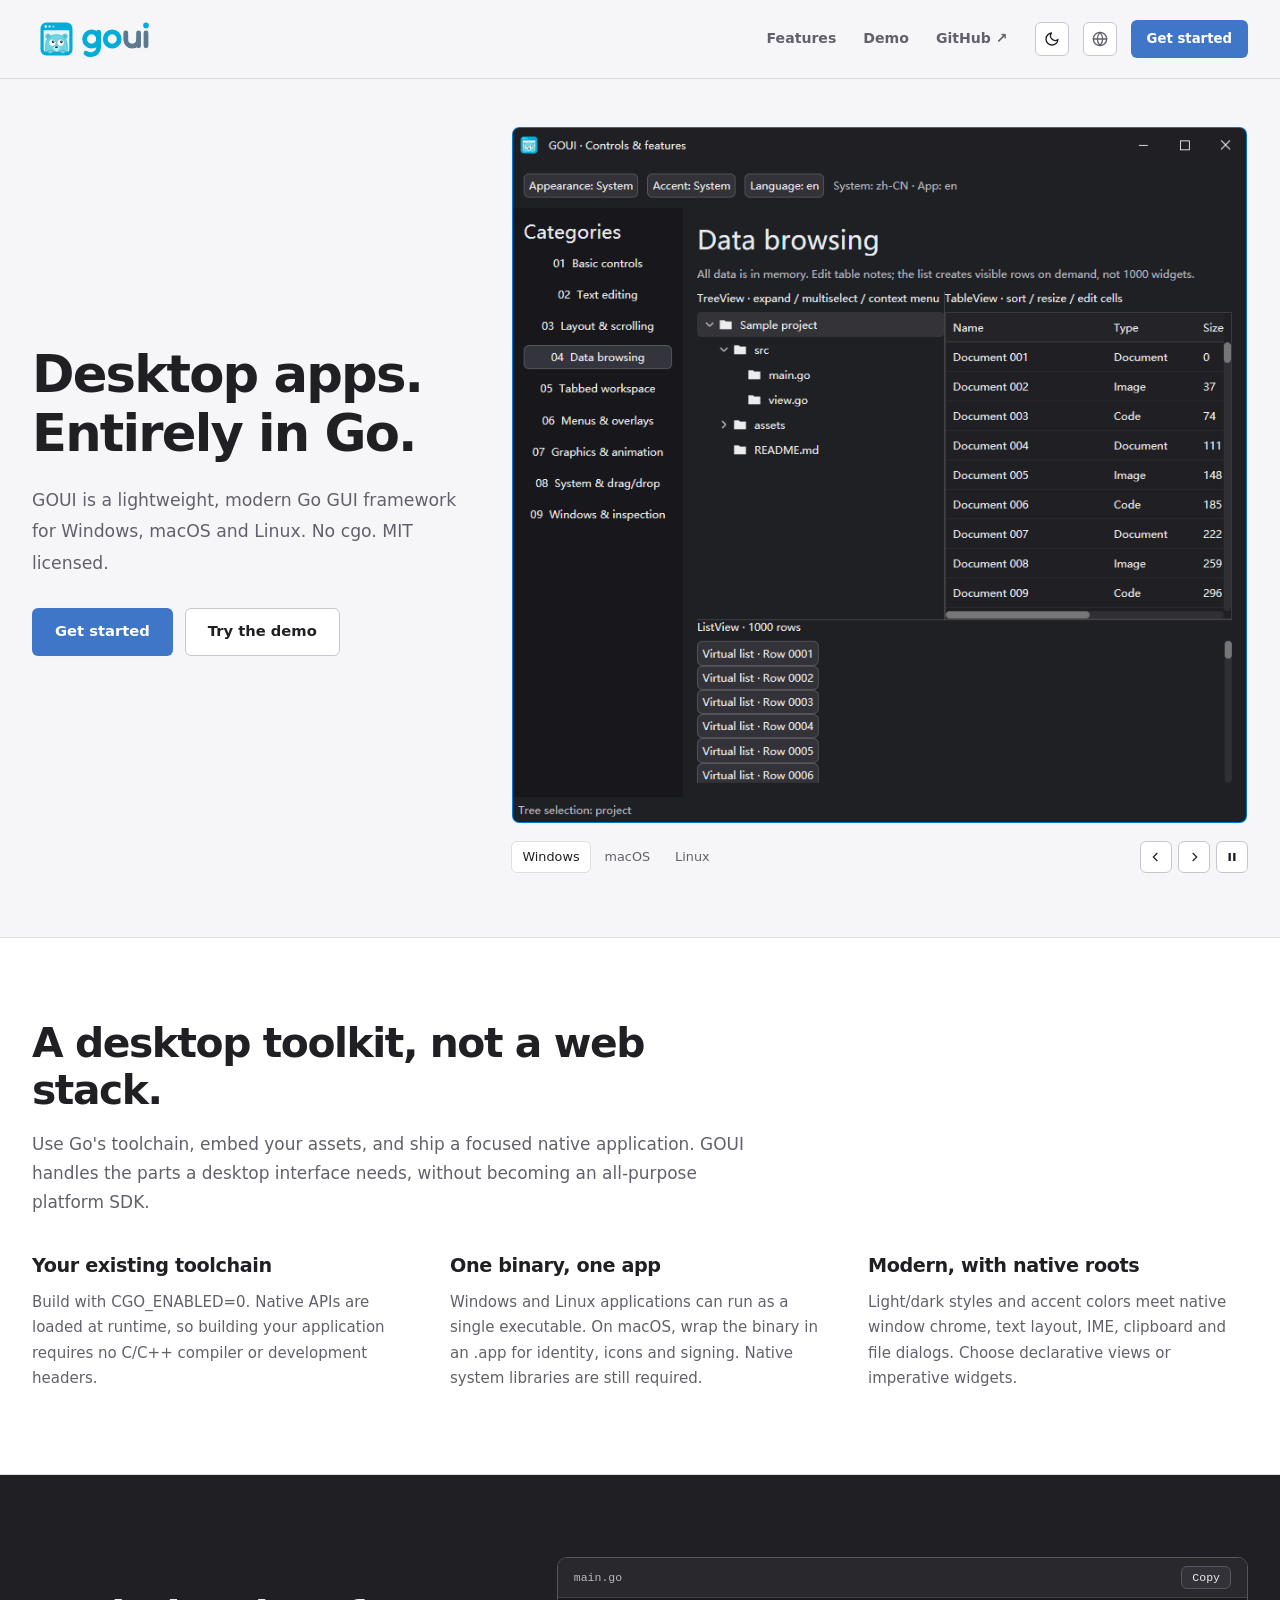
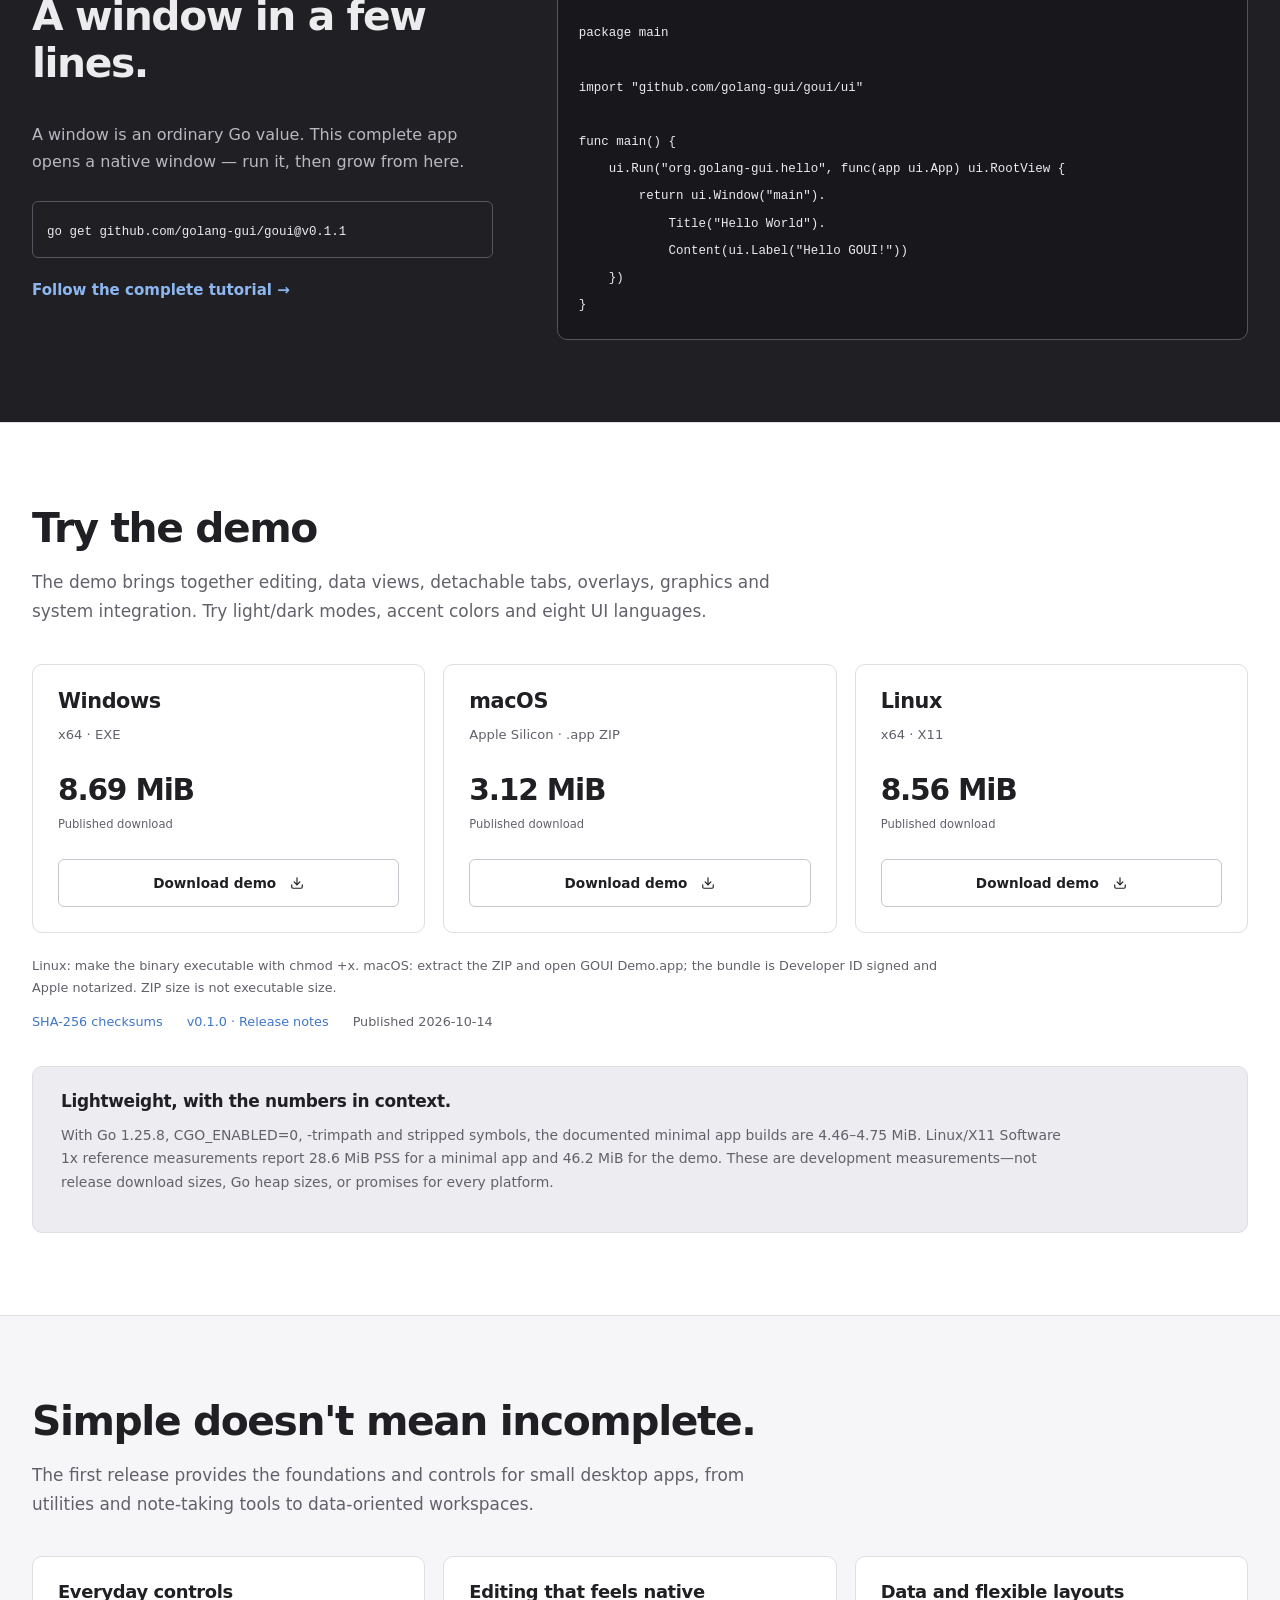
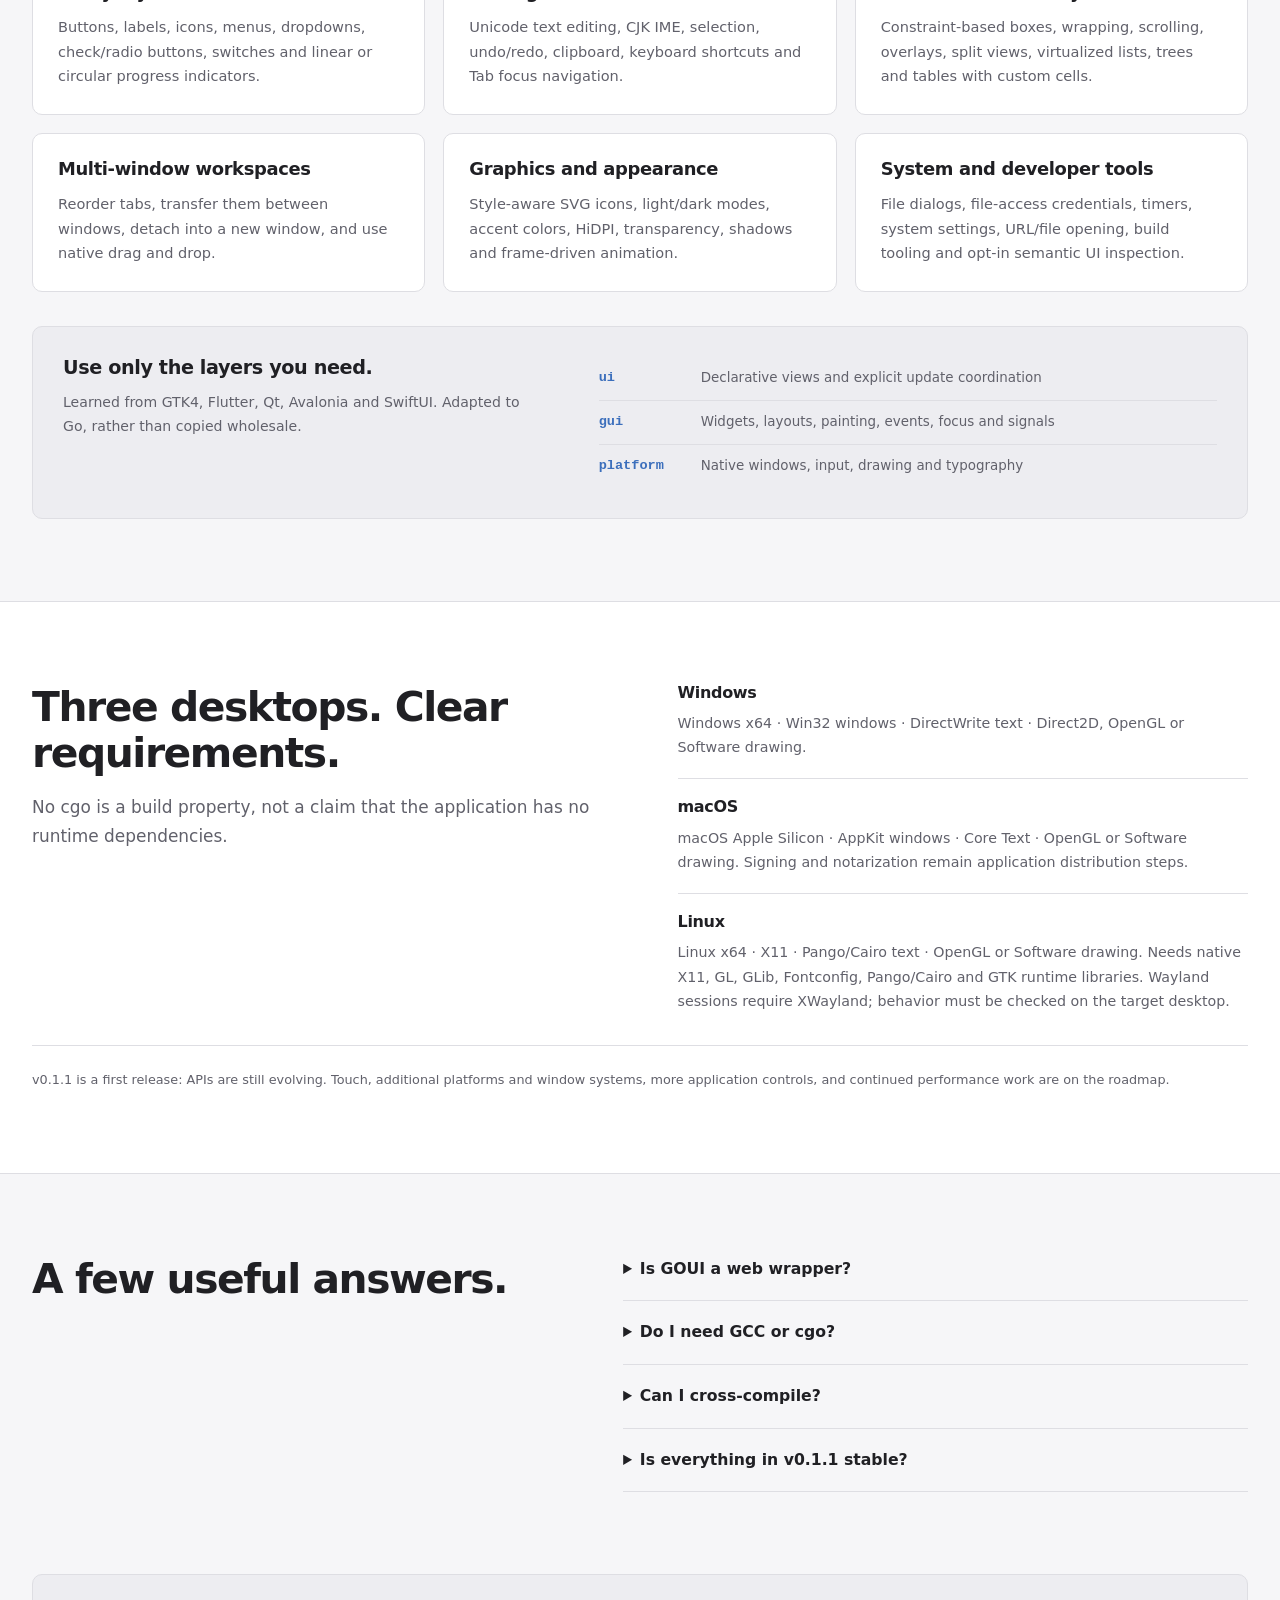
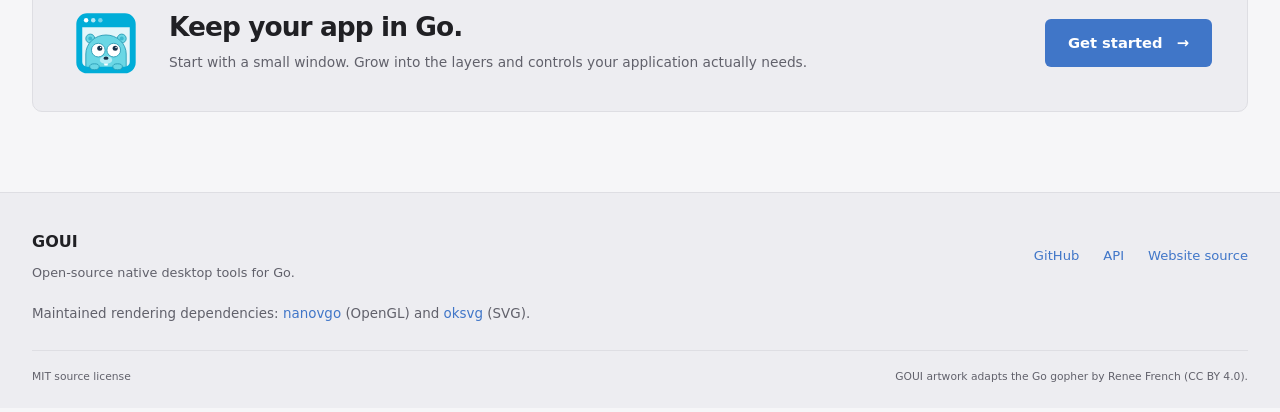
==== index.html @ 9e011d16 "Update homepage, dark mode and v0.1.1 release." ====
<!doctype html>
<html lang="en">
<head>
  <meta charset="utf-8">
  <meta name="viewport" content="width=device-width, initial-scale=1">
  <title>GOUI — Lightweight Golang GUI Framework, No cgo</title>
  <meta name="description" content="Build lightweight, modern desktop apps in Go with GOUI. A native Golang GUI framework for Windows, macOS and Linux, without cgo, GCC or a browser engine.">
  <link rel="canonical" href="https://golang-gui.github.io/">
  
  <link rel="alternate" hreflang="en" href="https://golang-gui.github.io/">
  <link rel="alternate" hreflang="zh-CN" href="https://golang-gui.github.io/zh-cn/">
  <link rel="alternate" hreflang="x-default" href="https://golang-gui.github.io/">
  
  <meta property="og:type" content="website">
  <meta property="og:site_name" content="GOUI">
  <meta property="og:title" content="GOUI — Lightweight Golang GUI Framework, No cgo">
  <meta property="og:description" content="Build lightweight, modern desktop apps in Go with GOUI. A native Golang GUI framework for Windows, macOS and Linux, without cgo, GCC or a browser engine.">
  <meta property="og:url" content="https://golang-gui.github.io/">
  <meta property="og:locale" content="en_US">
  <meta property="og:image" content="https://golang-gui.github.io/assets/demo-windows.png">
  <meta property="og:image:width" content="822">
  <meta property="og:image:height" content="779">
  <meta property="og:image:alt" content="GOUI desktop demo on Windows">
  <meta name="twitter:card" content="summary_large_image">
  <meta name="twitter:title" content="GOUI — Lightweight Golang GUI Framework, No cgo">
  <meta name="twitter:description" content="Build lightweight, modern desktop apps in Go with GOUI. A native Golang GUI framework for Windows, macOS and Linux, without cgo, GCC or a browser engine.">
  <meta name="twitter:image" content="https://golang-gui.github.io/assets/demo-windows.png">
  <link rel="icon" type="image/svg+xml" href="/assets/goui-mark.svg">
  <meta name="theme-color" content="#f6f6f8" media="(prefers-color-scheme: light)" data-theme-color>
  <meta name="theme-color" content="#101014" media="(prefers-color-scheme: dark)" data-theme-color>
  <link rel="stylesheet" href="/assets/site.css">
  <script>
(function(){var t;try{t=localStorage.getItem("theme")}catch(e){}if(t!=="light"&&t!=="dark"){t=window.matchMedia("(prefers-color-scheme: dark)").matches?"dark":"light"}document.documentElement.dataset.theme=t})();
</script>
  <script src="/assets/site.js" defer></script>
  <script type="application/ld+json">{"@context":"https://schema.org","@id":"https://golang-gui.github.io/#project","@type":"SoftwareSourceCode","author":{"@type":"Organization","name":"golang-gui","url":"https://golang-gui.github.io/"},"codeRepository":"https://github.com/golang-gui/goui","description":"Build lightweight, modern desktop apps in Go with GOUI. A native Golang GUI framework for Windows, macOS and Linux, without cgo, GCC or a browser engine.","license":"https://opensource.org/license/mit","name":"GOUI","programmingLanguage":"Go","runtimePlatform":"Windows, macOS, Linux / X11","url":"https://golang-gui.github.io/","version":"v0.1.1"}</script>
</head>
<body data-copy-label="Copy" data-copied-label="Copied" data-copy-failed="Copy unavailable. Select the code and copy it manually.">
  <a class="skip-link" href="#main">Skip to content</a>
  <header class="site-header">
    <div class="container header-inner">
      <a class="brand" href="/" aria-label="GOUI home"><img src="/assets/goui-logo.svg" alt="GOUI" width="122" height="51"></a>
      <nav aria-label="Main navigation">
        <a class="nav-secondary" href="/#features">Features</a>
        <a class="nav-secondary" href="/#demo">Demo</a>
        <a href="https://github.com/golang-gui/goui">GitHub <span aria-hidden="true">↗</span></a>
        <div class="nav-actions">
          <button type="button" class="theme-toggle" data-theme-toggle aria-label="Toggle color theme" title="Toggle color theme"><svg data-theme-icon="dark" width="16" height="16" viewBox="0 0 24 24" fill="none" stroke="currentColor" stroke-width="2" stroke-linecap="round" stroke-linejoin="round" aria-hidden="true"><path d="M21 12.79A9 9 0 1 1 11.21 3 7 7 0 0 0 21 12.79z"/></svg><svg data-theme-icon="light" width="16" height="16" viewBox="0 0 24 24" fill="none" stroke="currentColor" stroke-width="2" stroke-linecap="round" stroke-linejoin="round" aria-hidden="true"><circle cx="12" cy="12" r="4"/><path d="M12 2v2m0 16v2M4.93 4.93l1.41 1.41m11.32 11.32 1.41 1.41M2 12h2m16 0h2M4.93 19.07l1.41-1.41m11.32-11.32 1.41-1.41"/></svg></button>
          <div class="lang-switch">
            <button type="button" class="lang-switch-btn" aria-haspopup="listbox" aria-label="Language" title="Language">
              <svg viewBox="0 0 24 24" fill="none" stroke="currentColor" stroke-width="2" stroke-linecap="round" stroke-linejoin="round" aria-hidden="true"><circle cx="12" cy="12" r="10"/><path d="M2 12h20"/><path d="M12 2a15.3 15.3 0 0 1 4 10 15.3 15.3 0 0 1-4 10 15.3 15.3 0 0 1-4-10 15.3 15.3 0 0 1 4-10z"/></svg>
            </button>
            <ul class="lang-switch-list" role="listbox" aria-label="Language">
              <li><a class="current" aria-current="true" href="/">English</a></li>
              <li><a href="/zh-cn/" lang="zh-CN">中文</a></li>
            </ul>
          </div>
          <a class="button button-small" href="/getting-started/">Get started</a>
        </div>
      </nav>
    </div>
  </header>
  <main id="main">
    
<section class="hero container">
  <div class="hero-copy">
    <h1>Desktop apps.
Entirely in Go.</h1>
    <p class="hero-lead">GOUI is a lightweight, modern Go GUI framework for Windows, macOS and Linux. No cgo. MIT licensed.</p>
    <div class="hero-actions"><a class="button" href="/getting-started/">Get started</a><a class="button button-outline" href="#demo">Try the demo</a></div>
  </div>
  <div class="showcase" data-gallery data-carousel-role="carousel" data-slide-role="slide" aria-label="Choose a platform screenshot">
    <div class="screenshots" id="screenshot-stage" aria-live="off"><figure data-screen="Windows"><a class="screenshot-image" href="/assets/demo-windows.png" aria-label="Open full-size screenshot · Windows"><img src="/assets/demo-windows.png" alt="GOUI demo showing desktop controls, modern styling and a sidebar on Windows" width="822" height="779" fetchpriority="high"></a><figcaption>Windows</figcaption></figure><figure data-screen="macOS"><a class="screenshot-image" href="/assets/demo-macos.png" aria-label="Open full-size screenshot · macOS"><img src="/assets/demo-macos.png" alt="GOUI demo showing desktop controls, modern styling and a sidebar on macOS" width="822" height="636" loading="lazy"></a><figcaption>macOS</figcaption></figure><figure data-screen="Linux"><a class="screenshot-image" href="/assets/demo-linux.png" aria-label="Open full-size screenshot · Linux"><img src="/assets/demo-linux.png" alt="GOUI demo showing desktop controls, modern styling and a sidebar on Linux" width="820" height="779" loading="lazy"></a><figcaption>Linux</figcaption></figure></div>
    <div class="gallery-toolbar">
      <div class="platform-switch" role="group" aria-label="Choose a platform screenshot" hidden><button type="button" data-platform="Windows" aria-controls="screenshot-stage" aria-pressed="false">Windows</button><button type="button" data-platform="macOS" aria-controls="screenshot-stage" aria-pressed="false">macOS</button><button type="button" data-platform="Linux" aria-controls="screenshot-stage" aria-pressed="false">Linux</button></div>
      <div class="gallery-controls" role="group" aria-label="Screenshot playback" hidden>
        <button class="gallery-control" type="button" data-carousel-prev aria-label="Previous screenshot" aria-controls="screenshot-stage"><svg width="16" height="16" viewBox="0 0 24 24" fill="none" stroke="currentColor" stroke-width="1.8" aria-hidden="true"><path d="m14 6-6 6 6 6"/></svg></button>
        <button class="gallery-control" type="button" data-carousel-next aria-label="Next screenshot" aria-controls="screenshot-stage"><svg width="16" height="16" viewBox="0 0 24 24" fill="none" stroke="currentColor" stroke-width="1.8" aria-hidden="true"><path d="m10 6 6 6-6 6"/></svg></button>
        <button class="gallery-control" type="button" data-carousel-toggle data-play-label="Play" data-pause-label="Pause" aria-label="Pause" title="Pause" aria-controls="screenshot-stage"><span data-pause-icon aria-hidden="true"><svg width="14" height="14" viewBox="0 0 24 24" fill="currentColor"><path d="M6 5h4v14H6zm8 0h4v14h-4z"/></svg></span><span data-play-icon aria-hidden="true" hidden><svg width="14" height="14" viewBox="0 0 24 24" fill="currentColor"><path d="m8 5 11 7-11 7z"/></svg></span></button>
      </div>
    </div>
    <span class="sr-only" data-gallery-status role="status" aria-live="polite"></span>
  </div>
</section>

<section class="section section-white">
  <div class="container"><div class="section-heading"><h2>A desktop toolkit, not a web stack.</h2><p>Use Go&#39;s toolchain, embed your assets, and ship a focused native application. GOUI handles the parts a desktop interface needs, without becoming an all-purpose platform SDK.</p></div>
    <div class="reasons"><article><h3>Your existing toolchain</h3><p>Build with CGO_ENABLED=0. Native APIs are loaded at runtime, so building your application requires no C/C&#43;&#43; compiler or development headers.</p></article><article><h3>One binary, one app</h3><p>Windows and Linux applications can run as a single executable. On macOS, wrap the binary in an .app for identity, icons and signing. Native system libraries are still required.</p></article><article><h3>Modern, with native roots</h3><p>Light/dark styles and accent colors meet native window chrome, text layout, IME, clipboard and file dialogs. Choose declarative views or imperative widgets.</p></article></div>
  </div>
</section>

<section class="section section-ink">
  <div class="container code-section"><div class="code-copy"><h2>A window in a few lines.</h2><p>A window is an ordinary Go value. This complete app opens a native window — run it, then grow from here.</p><div class="install-line"><code>go get github.com/golang-gui/goui@v0.1.1</code></div><a class="text-link" href="/getting-started/">Follow the complete tutorial <span aria-hidden="true">→</span></a></div><div class="code-block"><div class="code-toolbar"><span>main.go</span><button type="button" data-copy hidden>Copy</button></div><pre><code>package main

import &#34;github.com/golang-gui/goui/ui&#34;

func main() {
	ui.Run(&#34;org.golang-gui.hello&#34;, func(app ui.App) ui.RootView {
		return ui.Window(&#34;main&#34;).
			Title(&#34;Hello World&#34;).
			Content(ui.Label(&#34;Hello GOUI!&#34;))
	})
}
</code></pre></div></div>
</section>

<section class="section section-white" id="demo">
  <div class="container">
    <div class="section-heading"><h2>Try the demo</h2><p>The demo brings together editing, data views, detachable tabs, overlays, graphics and system integration. Try light/dark modes, accent colors and eight UI languages.</p></div>
    <div class="downloads"><article class="download-card"><div class="download-platform"><h3>Windows</h3></div><p>x64 · EXE</p><p class="download-size"><strong>8.69 MiB</strong> <span>Published download</span></p><a class="button button-outline" href="https://github.com/golang-gui/goui/releases/download/v0.1.0/goui-demo-v0.1.0-windows-amd64.exe">Download demo <svg width="14" height="14" viewBox="0 0 24 24" fill="none" stroke="currentColor" stroke-width="2" stroke-linecap="round" stroke-linejoin="round" aria-hidden="true"><path d="M21 15v4a2 2 0 0 1-2 2H5a2 2 0 0 1-2-2v-4"/><path d="m7 10 5 5 5-5"/><path d="M12 15V3"/></svg></a></article><article class="download-card"><div class="download-platform"><h3>macOS</h3></div><p>Apple Silicon · .app ZIP</p><p class="download-size"><strong>3.12 MiB</strong> <span>Published download</span></p><a class="button button-outline" href="https://github.com/golang-gui/goui/releases/download/v0.1.0/goui-demo-v0.1.0-darwin-arm64.zip">Download demo <svg width="14" height="14" viewBox="0 0 24 24" fill="none" stroke="currentColor" stroke-width="2" stroke-linecap="round" stroke-linejoin="round" aria-hidden="true"><path d="M21 15v4a2 2 0 0 1-2 2H5a2 2 0 0 1-2-2v-4"/><path d="m7 10 5 5 5-5"/><path d="M12 15V3"/></svg></a></article><article class="download-card"><div class="download-platform"><h3>Linux</h3></div><p>x64 · X11</p><p class="download-size"><strong>8.56 MiB</strong> <span>Published download</span></p><a class="button button-outline" href="https://github.com/golang-gui/goui/releases/download/v0.1.0/goui-demo-v0.1.0-linux-amd64">Download demo <svg width="14" height="14" viewBox="0 0 24 24" fill="none" stroke="currentColor" stroke-width="2" stroke-linecap="round" stroke-linejoin="round" aria-hidden="true"><path d="M21 15v4a2 2 0 0 1-2 2H5a2 2 0 0 1-2-2v-4"/><path d="m7 10 5 5 5-5"/><path d="M12 15V3"/></svg></a></article></div>
    <div class="download-details"><p>Linux: make the binary executable with chmod &#43;x. macOS: extract the ZIP and open GOUI Demo.app; the bundle is Developer ID signed and Apple notarized. ZIP size is not executable size.</p><div><a href="https://github.com/golang-gui/goui/releases/download/v0.1.0/SHA256SUMS">SHA-256 checksums</a><a href="https://github.com/golang-gui/goui/releases/tag/v0.1.0">v0.1.0 · Release notes</a><span>Published 2026-10-14</span></div></div>
    <aside class="measurement"><h3>Lightweight, with the numbers in context.</h3><p>With Go 1.25.8, CGO_ENABLED=0, -trimpath and stripped symbols, the documented minimal app builds are 4.46–4.75 MiB. Linux/X11 Software 1x reference measurements report 28.6 MiB PSS for a minimal app and 46.2 MiB for the demo. These are development measurements—not release download sizes, Go heap sizes, or promises for every platform.</p></aside>
  </div>
</section>

<section class="section container" id="features">
  <div class="section-heading"><h2>Simple doesn&#39;t mean incomplete.</h2><p>The first release provides the foundations and controls for small desktop apps, from utilities and note-taking tools to data-oriented workspaces.</p></div>
  <div class="feature-grid"><article class="feature"><h3>Everyday controls</h3><p>Buttons, labels, icons, menus, dropdowns, check/radio buttons, switches and linear or circular progress indicators.</p></article><article class="feature"><h3>Editing that feels native</h3><p>Unicode text editing, CJK IME, selection, undo/redo, clipboard, keyboard shortcuts and Tab focus navigation.</p></article><article class="feature"><h3>Data and flexible layouts</h3><p>Constraint-based boxes, wrapping, scrolling, overlays, split views, virtualized lists, trees and tables with custom cells.</p></article><article class="feature"><h3>Multi-window workspaces</h3><p>Reorder tabs, transfer them between windows, detach into a new window, and use native drag and drop.</p></article><article class="feature"><h3>Graphics and appearance</h3><p>Style-aware SVG icons, light/dark modes, accent colors, HiDPI, transparency, shadows and frame-driven animation.</p></article><article class="feature"><h3>System and developer tools</h3><p>File dialogs, file-access credentials, timers, system settings, URL/file opening, build tooling and opt-in semantic UI inspection.</p></article></div>
  <div class="architecture"><div><h3>Use only the layers you need.</h3><p>Learned from GTK4, Flutter, Qt, Avalonia and SwiftUI. Adapted to Go, rather than copied wholesale.</p></div><dl><div><dt>ui</dt><dd>Declarative views and explicit update coordination</dd></div><div><dt>gui</dt><dd>Widgets, layouts, painting, events, focus and signals</dd></div><div><dt>platform</dt><dd>Native windows, input, drawing and typography</dd></div></dl></div>
</section>

<section class="section section-white">
  <div class="container platform-section"><div class="section-heading"><h2>Three desktops. Clear requirements.</h2><p>No cgo is a build property, not a claim that the application has no runtime dependencies.</p></div><div class="platform-list"><article><h3>Windows</h3><p>Windows x64 · Win32 windows · DirectWrite text · Direct2D, OpenGL or Software drawing.</p></article><article><h3>macOS</h3><p>macOS Apple Silicon · AppKit windows · Core Text · OpenGL or Software drawing. Signing and notarization remain application distribution steps.</p></article><article><h3>Linux</h3><p>Linux x64 · X11 · Pango/Cairo text · OpenGL or Software drawing. Needs native X11, GL, GLib, Fontconfig, Pango/Cairo and GTK runtime libraries. Wayland sessions require XWayland; behavior must be checked on the target desktop.</p></article></div></div>
  <p class="container limitations">v0.1.1 is a first release: APIs are still evolving. Touch, additional platforms and window systems, more application controls, and continued performance work are on the roadmap.</p>
</section>

<section class="section container faq-section"><div class="section-heading"><h2>A few useful answers.</h2></div><div class="faq"><details><summary>Is GOUI a web wrapper?</summary><p>No. GOUI draws widgets through native graphics backends and uses native text layout. It does not embed a browser engine.</p></details><details><summary>Do I need GCC or cgo?</summary><p>No C/C&#43;&#43; compiler is required to build your app. GOUI supports CGO_ENABLED=0 and binds native libraries at runtime. Runtime library requirements still apply.</p></details><details><summary>Can I cross-compile?</summary><p>Supported targets can be built with the Go toolchain without cgo. Packaging, signing and actual platform validation are separate steps; a successful build does not verify native behavior.</p></details><details><summary>Is everything in v0.1.1 stable?</summary><p>No. This release is intended for building small applications and gathering practical feedback. Public APIs continue to evolve; pin a version and review changes when upgrading.</p></details></div></section>

<section class="container final-cta"><img src="/assets/goui-mark.svg" alt="" width="76" height="76" loading="lazy"><div><h2>Keep your app in Go.</h2><p>Start with a small window. Grow into the layers and controls your application actually needs.</p></div><a class="button" href="/getting-started/">Get started <span aria-hidden="true">→</span></a></section>

  </main>
  <footer class="site-footer">
    <div class="container footer-main">
      <div><a class="footer-brand" href="/">GOUI</a><p>Open-source native desktop tools for Go.</p></div>
      <div class="footer-links"><a href="https://github.com/golang-gui/goui">GitHub</a><a href="https://pkg.go.dev/github.com/golang-gui/goui@v0.1.1">API</a><a href="https://github.com/golang-gui/golang-gui.github.io">Website source</a></div>
    </div>
    <p class="container footer-dependencies">Maintained rendering dependencies: <a href="https://github.com/golang-gui/nanovgo">nanovgo</a> (OpenGL) and <a href="https://github.com/golang-gui/oksvg">oksvg</a> (SVG).</p>
    <div class="container footer-legal">
      <a href="https://github.com/golang-gui/goui/blob/v0.1.1/LICENSE">MIT source license</a>
      <p><a href="https://go.dev/blog/gopher">GOUI artwork adapts the Go gopher by Renee French (CC BY 4.0).</a></p>
    </div>
  </footer>
  <div class="sr-only" role="status" aria-live="polite" id="copy-status"></div>
</body>
</html>
---- assets/site.css ----
:root {
  --bg: #f6f6f8;
  --paper: #fff;
  --ink: #202024;
  --muted: #61616b;
  --line: #dedee3;
  --border: #c6c6ce;
  --accent: #4076c8;
  --accent-dark: #3c6fbc;
  --tint: #ededf1;
  --radius: 10px;
  --selection: #d1e0f6;
  --on-accent: #fff;
  --accent-active: #3868b0;
  --outline: #414147;
  --hover: #f6f6f6;
  --active: #ededed;
  --header-bg: rgba(246, 246, 248, 0.97);
  --switch-hover: #e6e6e6;
  --switch-active: #d1d1d1;
  /* Ink panel: the dark code showcase, intentionally dark in both themes. */
  --ink-panel: #202024;
  --ink-panel-fg: #ececee;
  --ink-panel-muted: #b8b8c2;
  --ink-panel-link: #8db6f1;
  --ink-panel-line: #55555f;
  --ink-panel-deep: #18181c;
  --ink-panel-toolbar-line: #414147;
  --ink-panel-toolbar: #28282d;
  --ink-panel-button: #323238;
  --ink-panel-button-hover: #39393f;
  color-scheme: light dark;
}
/* Dark palette: applied by the inline theme script (data-theme) or, without
   JavaScript, by the system preference when no explicit choice exists. */
html[data-theme="dark"] {
  --bg: #101014;
  --paper: #1a1a1e;
  --ink: #ececee;
  --muted: #a2a2ac;
  --line: #2c2c32;
  --border: #3c3c44;
  --accent: #3d72c4;
  --accent-dark: #3568b8;
  --tint: #1e1e22;
  --selection: #2a4066;
  --on-accent: #fff;
  --accent-active: #2d5cae;
  --outline: #6a6a74;
  --hover: #242428;
  --active: #2c2c32;
  --header-bg: rgba(16, 16, 20, 0.97);
  --switch-hover: #242428;
  --switch-active: #2e2e34;
  color-scheme: dark;
}
@media (prefers-color-scheme: dark) {
  html:not([data-theme]) {
    --bg: #101014;
    --paper: #1a1a1e;
    --ink: #ececee;
    --muted: #a2a2ac;
    --line: #2c2c32;
    --border: #3c3c44;
    --accent: #3d72c4;
    --accent-dark: #3568b8;
    --tint: #1e1e22;
    --selection: #2a4066;
    --on-accent: #fff;
    --accent-active: #2d5cae;
    --outline: #6a6a74;
    --hover: #242428;
    --active: #2c2c32;
    --header-bg: rgba(16, 16, 20, 0.97);
    --switch-hover: #242428;
    --switch-active: #2e2e34;
    color-scheme: dark;
  }
}
* {
  box-sizing: border-box;
}
html {
  scroll-behavior: smooth;
  scroll-padding-top: 90px;
}
body {
  margin: 0;
  background: var(--bg);
  color: var(--ink);
  font:
    16px/1.7 system-ui,
    -apple-system,
    BlinkMacSystemFont,
    "Segoe UI",
    "Noto Sans",
    sans-serif;
  -webkit-font-smoothing: antialiased;
}
a {
  color: var(--accent);
  text-decoration: none;
}
a:hover {
  text-decoration: underline;
}
button {
  font: inherit;
}
img {
  display: block;
  max-width: 100%;
  height: auto;
}
h1,
h2,
h3,
p {
  margin-top: 0;
}
h1,
h2,
h3 {
  line-height: 1.15;
  letter-spacing: -0.035em;
}
h1 {
  font-size: clamp(2.8rem, 4.7vw, 4.25rem);
  font-weight: 750;
}
h2 {
  font-size: clamp(1.85rem, 3.2vw, 2.55rem);
  font-weight: 700;
}
h3 {
  font-size: 1.2rem;
  letter-spacing: -0.02em;
}
p {
  color: var(--muted);
}
[hidden] {
  display: none !important;
}
:focus-visible {
  outline: 2px solid var(--accent);
  outline-offset: 3px;
}
::selection {
  background: var(--selection);
  color: var(--ink);
}
.container {
  width: min(1320px, calc(100% - 64px));
  margin-inline: auto;
}
.section {
  padding-block: 82px;
}
.section-white {
  background: var(--paper);
  border-block: 1px solid var(--line);
}
.section-heading {
  max-width: 740px;
  margin-bottom: 38px;
}
.section-heading h2 {
  margin-bottom: 16px;
}
.section-heading > p:last-child {
  font-size: 1.06rem;
  margin-bottom: 0;
}
.skip-link {
  position: fixed;
  top: -100px;
  left: 16px;
  z-index: 10;
  background: var(--paper);
  padding: 12px 20px;
  border: 2px solid var(--accent);
}
.skip-link:focus {
  top: 10px;
}
.sr-only {
  position: absolute;
  width: 1px;
  height: 1px;
  padding: 0;
  margin: -1px;
  overflow: hidden;
  clip: rect(0, 0, 0, 0);
  white-space: nowrap;
  border: 0;
}
.site-header {
  position: sticky;
  top: 0;
  z-index: 5;
  background: var(--header-bg);
  border-bottom: 1px solid var(--line);
}
.header-inner {
  min-height: 78px;
  display: flex;
  align-items: center;
  justify-content: space-between;
  gap: 20px;
}
.brand {
  flex: none;
}
.brand img {
  width: 122px;
}
.header-inner nav {
  display: flex;
  align-items: center;
  gap: 27px;
  font-size: 0.88rem;
  font-weight: 600;
}
.header-inner nav > a:not(.button) {
  color: var(--muted);
}
.nav-actions {
  display: flex;
  align-items: center;
  gap: 14px;
}
.lang-switch {
  position: relative;
}
.lang-switch-btn {
  display: inline-flex;
  align-items: center;
  justify-content: center;
  width: 34px;
  height: 34px;
  padding: 0;
  border: 1px solid var(--border);
  border-radius: 6px;
  background: var(--paper);
  color: var(--muted);
  cursor: pointer;
  transition: background 0.15s, color 0.15s, border-color 0.15s;
}
.lang-switch-btn:hover {
  background: var(--hover);
  color: var(--ink);
}
.lang-switch-btn svg {
  display: block;
  width: 16px;
  height: 16px;
}
.lang-switch-list {
  position: absolute;
  top: calc(100% + 10px);
  right: 0;
  min-width: 144px;
  margin: 0;
  padding: 4px;
  list-style: none;
  background: var(--paper);
  border: 1px solid var(--line);
  border-radius: 6px;
  box-shadow: 0 6px 20px rgba(0, 0, 0, 0.12);
  z-index: 20;
  display: none;
}
.lang-switch.open .lang-switch-list {
  display: block;
}
.lang-switch-list a {
  display: flex;
  align-items: center;
  justify-content: space-between;
  gap: 10px;
  padding: 8px 12px;
  border-radius: 4px;
  color: var(--ink);
  font-size: 0.85rem;
  font-weight: 600;
}
.lang-switch-list a:hover {
  background: var(--hover);
  text-decoration: none;
}
.lang-switch-list a.current {
  color: var(--accent);
}
.lang-switch-list a.current::after {
  content: "✓";
  font-weight: 700;
}
.theme-toggle {
  display: inline-flex;
  align-items: center;
  justify-content: center;
  width: 34px;
  height: 34px;
  padding: 0;
  border: 1px solid var(--border);
  border-radius: 6px;
  background: var(--paper);
  color: var(--ink);
  cursor: pointer;
  transition: background 0.15s;
}
.theme-toggle:hover {
  background: var(--hover);
}
.theme-toggle:active {
  background: var(--active);
}
.theme-toggle svg {
  display: block;
}
.theme-toggle [data-theme-icon="dark"] {
  display: block;
}
.theme-toggle [data-theme-icon="light"] {
  display: none;
}
html[data-theme="dark"] .theme-toggle [data-theme-icon="dark"] {
  display: none;
}
html[data-theme="dark"] .theme-toggle [data-theme-icon="light"] {
  display: block;
}
@media (prefers-color-scheme: dark) {
  html:not([data-theme]) .theme-toggle [data-theme-icon="dark"] {
    display: none;
  }
  html:not([data-theme]) .theme-toggle [data-theme-icon="light"] {
    display: block;
  }
}
.button {
  display: inline-flex;
  align-items: center;
  justify-content: center;
  gap: 14px;
  min-height: 48px;
  padding: 11px 22px;
  border: 1px solid transparent;
  border-radius: 6px;
  background: var(--accent);
  color: var(--on-accent);
  font-size: 0.92rem;
  font-weight: 650;
  line-height: 1.4;
  transition: background 0.15s;
}
.button:hover {
  background: var(--accent-dark);
  text-decoration: none;
}
.button:active {
  background: var(--accent-active);
}
.button:focus-visible {
  outline-color: var(--outline);
}
.button-small {
  min-height: 38px;
  padding: 8px 15px;
  font-size: 0.83rem;
}
.button-outline {
  background: var(--paper);
  color: var(--ink);
  border-color: var(--border);
}
.button-outline:hover {
  background: var(--hover);
}
.button-outline:active {
  background: var(--active);
}
.button-outline:focus-visible {
  outline-color: var(--accent);
}
.text-link {
  font-weight: 650;
  font-size: 0.94rem;
}
.hero {
  display: grid;
  grid-template-columns: minmax(0, 0.82fr) minmax(0, 1.4fr);
  align-items: center;
  gap: 48px;
  padding-block: 48px 64px;
}
.hero h1 {
  font-size: clamp(2.65rem, 4vw, 3.65rem);
  white-space: pre-line;
  margin-bottom: 23px;
}
.hero-lead {
  font-size: 1.08rem;
  line-height: 1.8;
  max-width: 620px;
}
.hero-actions {
  display: flex;
  flex-wrap: wrap;
  gap: 12px;
  margin-top: 29px;
}
.showcase {
  min-width: 0;
  width: 100%;
  max-width: 824px;
  margin-inline: auto;
}
.platform-switch {
  display: flex;
  gap: 3px;
}
.platform-switch button {
  cursor: pointer;
  border: 1px solid transparent;
  background: transparent;
  color: var(--muted);
  border-radius: 6px;
  min-height: 32px;
  padding: 5px 10px;
  font-size: 0.8rem;
  line-height: 1.4;
  transition: background 0.15s;
}
.platform-switch button:hover {
  background: var(--switch-hover);
}
.platform-switch button:active {
  background: var(--switch-active);
}
.platform-switch button[aria-pressed="true"] {
  border-color: var(--line);
  background: var(--paper);
  color: var(--ink);
}
.screenshots {
  display: grid;
  gap: 20px;
  align-content: start;
  touch-action: pan-y pinch-zoom;
}
.screenshots figure {
  margin: 0;
  min-width: 0;
}
.screenshot-image {
  display: flex;
  align-items: center;
  justify-content: center;
  width: 100%;
  aspect-ratio: 824 / 779;
}
.screenshots img {
  width: 100%;
  height: 100%;
  object-fit: contain;
}
.gallery-toolbar {
  display: flex;
  flex-wrap: wrap;
  align-items: center;
  justify-content: space-between;
  gap: 12px;
  margin-top: 18px;
}
.gallery-ready .screenshots figure:not([hidden]) {
  animation: screenshot-enter 0.35s ease-out;
}
.gallery-ready figcaption {
  display: none;
}
@keyframes screenshot-enter {
  from {
    opacity: 0;
    transform: translateX(8px);
  }
  to {
    opacity: 1;
    transform: translateX(0);
  }
}
.screenshots figcaption {
  font-size: 0.75rem;
  text-align: center;
  color: var(--muted);
  margin-top: 6px;
}
.gallery-controls {
  display: flex;
  align-items: center;
  gap: 6px;
  margin-left: auto;
}
.gallery-control {
  display: inline-flex;
  align-items: center;
  justify-content: center;
  gap: 5px;
  min-width: 32px;
  min-height: 32px;
  padding: 5px;
  border: 1px solid var(--border);
  border-radius: 6px;
  background: var(--paper);
  color: var(--ink);
  font-size: 0.72rem;
  line-height: 1.4;
  cursor: pointer;
  transition: background 0.15s;
}
.gallery-control:hover {
  background: var(--hover);
}
.gallery-control:active {
  background: var(--active);
}
.gallery-control svg {
  display: block;
}
.reasons {
  display: grid;
  grid-template-columns: repeat(3, 1fr);
  gap: 38px;
}
.reasons h3 {
  margin-bottom: 13px;
}
.reasons p {
  font-size: 0.94rem;
  margin-bottom: 0;
}
.feature-grid {
  display: grid;
  grid-template-columns: repeat(3, 1fr);
  gap: 18px;
}
.feature {
  padding: 25px;
  border: 1px solid var(--line);
  border-radius: var(--radius);
  background: var(--paper);
}
.feature h3 {
  font-size: 1.12rem;
  margin-bottom: 12px;
}
.feature p {
  font-size: 0.91rem;
  margin-bottom: 0;
}
.architecture {
  display: grid;
  grid-template-columns: 1fr 1.3fr;
  gap: 60px;
  margin-top: 34px;
  padding: 30px;
  border: 1px solid var(--line);
  border-radius: var(--radius);
  background: var(--tint);
}
.architecture h3 {
  margin-bottom: 12px;
}
.architecture p {
  font-size: 0.88rem;
  margin-bottom: 0;
}
.architecture dl {
  margin: 0;
}
.architecture dl > div {
  display: grid;
  grid-template-columns: 84px 1fr;
  gap: 18px;
  padding: 10px 0;
  border-bottom: 1px solid var(--line);
}
.architecture dl > div:last-child {
  border: 0;
}
.architecture dt {
  font:
    600 0.85rem/1.6 ui-monospace,
    SFMono-Regular,
    Consolas,
    monospace;
  color: var(--accent-dark);
}
.architecture dd {
  margin: 0;
  color: var(--muted);
  font-size: 0.84rem;
}
.section-ink {
  background: var(--ink-panel);
  color: var(--ink-panel-fg);
}
.section-ink h2 {
  color: var(--ink-panel-fg);
}
.section-ink p {
  color: var(--ink-panel-muted);
}
.section-ink .text-link {
  color: var(--ink-panel-link);
}
.code-section {
  display: grid;
  grid-template-columns: 0.8fr 1.2fr;
  gap: 64px;
  align-items: center;
}
.install-line {
  margin: 26px 0 18px;
  border: 1px solid var(--ink-panel-line);
  border-radius: 6px;
  padding: 14px;
  color: var(--ink-panel-fg);
  overflow: auto;
}
.install-line code {
  font-size: 0.78rem;
  white-space: nowrap;
}
.code-block {
  border: 1px solid var(--ink-panel-line);
  border-radius: var(--radius);
  overflow: hidden;
  background: var(--ink-panel-deep);
  color: var(--ink-panel-fg);
  text-align: left;
}
.code-toolbar {
  display: flex;
  justify-content: space-between;
  align-items: center;
  min-height: 39px;
  padding: 8px 16px;
  border-bottom: 1px solid var(--ink-panel-toolbar-line);
  background: var(--ink-panel-toolbar);
  color: var(--ink-panel-muted);
  font:
    500 0.72rem/1.5 ui-monospace,
    SFMono-Regular,
    Consolas,
    monospace;
}
.code-toolbar button {
  background: var(--ink-panel-button);
  border: 1px solid var(--ink-panel-line);
  color: var(--ink-panel-fg);
  cursor: pointer;
  font: inherit;
  border-radius: 6px;
  padding: 2px 10px;
}
.code-toolbar button:hover {
  background: var(--ink-panel-button-hover);
}
.code-block pre {
  margin: 0;
  padding: 21px;
  overflow: auto;
  tab-size: 4;
}
.code-block code {
  font:
    400 0.78rem/1.8 ui-monospace,
    SFMono-Regular,
    Consolas,
    "Liberation Mono",
    monospace;
}
.code-section .code-block pre {
  max-height: 420px;
}
.downloads {
  display: grid;
  grid-template-columns: repeat(3, 1fr);
  gap: 18px;
}
.download-card {
  padding: 25px;
  background: var(--paper);
  border: 1px solid var(--line);
  border-radius: var(--radius);
}
.download-platform {
  display: flex;
  align-items: center;
  justify-content: space-between;
  gap: 12px;
}
.download-platform h3 {
  margin: 0;
  font-size: 1.3rem;
}
.download-card > p {
  font-size: 0.82rem;
  margin: 10px 0 25px;
}
.download-size strong {
  display: block;
  font-size: 1.85rem;
  font-weight: 650;
  letter-spacing: -0.04em;
  line-height: 1.3;
  color: var(--ink);
}
.download-size span {
  display: block;
  font-size: 0.72rem;
  margin-top: 5px;
}
.download-card .button {
  width: 100%;
  font-size: 0.85rem;
}
.download-details {
  margin-top: 22px;
  font-size: 0.8rem;
}
.download-details p {
  margin-bottom: 12px;
  max-width: 940px;
}
.download-details > div {
  display: flex;
  gap: 24px;
  flex-wrap: wrap;
  color: var(--muted);
}
.measurement {
  margin-top: 34px;
  padding: 25px 28px;
  border: 1px solid var(--line);
  background: var(--tint);
  border-radius: var(--radius);
}
.measurement h3 {
  font-size: 1.06rem;
  margin-bottom: 12px;
}
.measurement p {
  font-size: 0.87rem;
  max-width: 1000px;
  margin-bottom: 12px;
}
.measurement .text-link {
  font-size: 0.8rem;
}
.platform-section {
  display: grid;
  grid-template-columns: 1fr 1fr;
  gap: 75px;
  align-items: start;
}
.platform-section .section-heading {
  margin: 0;
}
.platform-list article {
  padding: 19px 0;
  border-bottom: 1px solid var(--line);
}
.platform-list article:first-child {
  padding-top: 0;
}
.platform-list article:last-child {
  border: 0;
  padding-bottom: 0;
}
.platform-list h3 {
  font-size: 1rem;
  margin-bottom: 9px;
}
.platform-list p {
  font-size: 0.89rem;
  margin-bottom: 0;
}
.limitations {
  margin-top: 32px;
  margin-bottom: 0;
  padding-top: 23px;
  border-top: 1px solid var(--line);
  font-size: 0.8rem;
}
.faq-section {
  display: grid;
  grid-template-columns: 0.9fr 1.1fr;
  gap: 80px;
}
.faq-section .section-heading {
  margin-bottom: 0;
}
.faq details {
  border-bottom: 1px solid var(--line);
  padding: 18px 0;
}
.faq details:first-child {
  padding-top: 0;
}
.faq summary {
  font-size: 0.98rem;
  font-weight: 600;
  cursor: pointer;
}
.faq details p {
  font-size: 0.9rem;
  margin: 15px 0 0;
}
.final-cta {
  display: flex;
  align-items: center;
  gap: 25px;
  margin-bottom: 80px;
  border: 1px solid var(--line);
  border-radius: var(--radius);
  background: var(--tint);
  padding: 30px 35px;
}
.final-cta img {
  width: 76px;
  flex: none;
}
.final-cta > div {
  flex: 1;
}
.final-cta h2 {
  font-size: 1.65rem;
  margin-bottom: 9px;
}
.final-cta p {
  font-size: 0.86rem;
  margin-bottom: 0;
}
.site-footer {
  border-top: 1px solid var(--line);
  background: var(--tint);
  padding: 35px 0 22px;
}
.footer-main {
  display: flex;
  justify-content: space-between;
  gap: 30px;
  align-items: center;
}
.footer-brand {
  font-weight: 750;
  color: var(--ink);
  font-size: 1rem;
}
.footer-main p {
  margin: 6px 0 0;
  font-size: 0.8rem;
}
.footer-dependencies {
  margin-top: 20px;
  margin-bottom: 0;
  font-size: 0.84rem;
}
.footer-links {
  display: flex;
  gap: 24px;
  font-size: 0.82rem;
}
.footer-legal {
  display: flex;
  justify-content: space-between;
  gap: 20px;
  margin-top: 24px;
  padding-top: 17px;
  border-top: 1px solid var(--line);
  font-size: 0.67rem;
}
.footer-legal p {
  margin: 0;
}
.footer-legal a {
  color: var(--muted);
}
.tutorial {
  max-width: 860px;
  padding-block: 64px 80px;
}
.tutorial-header h1 {
  font-size: clamp(2.5rem, 4.5vw, 3.7rem);
  margin-bottom: 21px;
}
.tutorial-header {
  margin-bottom: 35px;
}
.notice {
  padding: 24px 28px;
  background: var(--tint);
  border: 1px solid var(--line);
  border-radius: var(--radius);
}
.notice h2 {
  font-size: 1.22rem;
  margin-bottom: 12px;
}
.notice p {
  font-size: 0.94rem;
  margin-bottom: 0;
}
.notice .button {
  margin-top: 17px;
}
.tutorial-step {
  padding-top: 46px;
}
.tutorial-step h2 {
  font-size: 1.6rem;
  margin-bottom: 17px;
}
.tutorial-step h3 {
  font-size: 1.08rem;
  margin-top: 26px;
}
.tutorial-step > p {
  font-size: 0.95rem;
}
.tutorial-step .code-block {
  margin-top: 20px;
}
.tutorial-step .code-block pre {
  max-height: none;
}
.step-number {
  display: block;
  color: var(--accent);
  font:
    600 0.77rem ui-monospace,
    SFMono-Regular,
    Consolas,
    monospace;
  margin-bottom: 12px;
}
.resource-links {
  padding-left: 20px;
  margin-bottom: 0;
}
.resource-links li {
  padding: 5px 0;
}
.tutorial > .notice:last-child {
  margin-top: 44px;
}
.not-found {
  padding-block: 100px;
  min-height: 60vh;
}
.not-found h1 {
  font-size: 3.5rem;
}
.not-found p {
  max-width: 650px;
}
.code-section > * {
  min-width: 0;
}
.hero-copy {
  min-width: 0;
}
.hero h1:lang(zh-CN) {
  font-size: clamp(2.25rem, 4.4vw, 3.75rem);
  line-height: 1.3;
}
@media (max-width: 1080px) {
  .container {
    width: calc(100% - 48px);
  }
  .hero {
    grid-template-columns: 1fr;
    gap: 36px;
  }
  .hero-copy {
    max-width: 720px;
  }
  .hero h1 {
    font-size: 3.1rem;
  }
  .reasons {
    gap: 25px;
  }
  .code-section {
    gap: 30px;
  }
  .platform-section,
  .faq-section {
    gap: 40px;
  }
  .feature {
    padding: 22px;
  }
  .architecture {
    gap: 30px;
  }
}
@media (max-width: 760px) {
  .container {
    width: calc(100% - 36px);
  }
  .header-inner {
    min-height: 70px;
    gap: 10px;
  }
  .brand img {
    width: 99px;
  }
  .header-inner nav {
    gap: 16px;
    font-size: 0.78rem;
  }
  .nav-actions {
    gap: 10px;
  }
  .nav-secondary {
    display: none;
  }
  .header-inner .button-small {
    font-size: 0.73rem;
    padding: 8px 11px;
  }
  .hero {
    grid-template-columns: 1fr;
    gap: 36px;
    padding-block: 35px 48px;
  }
  .hero h1 {
    font-size: clamp(2.75rem, 7vw, 3.5rem);
  }
  .hero-copy {
    max-width: 600px;
  }
  .hero-lead {
    font-size: 1rem;
  }
  .hero-actions {
    margin-top: 24px;
  }
  .platform-switch button,
  .gallery-control {
    min-height: 44px;
  }
  .gallery-control {
    min-width: 44px;
  }
  .section {
    padding-block: 52px;
  }
  .section-heading {
    margin-bottom: 27px;
  }
  .reasons {
    grid-template-columns: 1fr;
    gap: 28px;
  }
  .reasons h3 {
    margin-bottom: 10px;
  }
  .feature-grid {
    grid-template-columns: 1fr 1fr;
    gap: 12px;
  }
  .architecture,
  .code-section,
  .platform-section,
  .faq-section {
    grid-template-columns: 1fr;
    gap: 28px;
  }
  .architecture {
    padding: 23px;
  }
  .architecture dl > div {
    grid-template-columns: 74px 1fr;
    gap: 13px;
  }
  .code-copy {
    max-width: 620px;
  }
  .downloads {
    grid-template-columns: 1fr;
    gap: 12px;
  }
  .download-card {
    display: grid;
    grid-template-columns: 1fr auto;
    gap: 8px 15px;
    padding: 21px;
  }
  .download-platform {
    grid-column: 1/3;
  }
  .download-card > p {
    margin: 0;
  }
  .download-card .download-size {
    grid-row: 2/4;
    grid-column: 2;
    text-align: right;
  }
  .download-size strong {
    font-size: 1.5rem;
  }
  .download-card .button {
    width: fit-content;
    min-height: 38px;
    padding: 8px 13px;
    grid-column: 1;
  }
  .download-details > div {
    gap: 12px 22px;
  }
  .measurement {
    padding: 22px;
  }
  .final-cta {
    padding: 25px;
    flex-wrap: wrap;
    gap: 16px;
    margin-bottom: 50px;
  }
  .final-cta img {
    width: 58px;
  }
  .final-cta h2 {
    font-size: 1.35rem;
  }
  .final-cta > .button {
    margin-left: 74px;
  }
  .footer-main {
    align-items: flex-start;
  }
  .footer-links {
    gap: 13px;
    flex-wrap: wrap;
    justify-content: flex-end;
  }
  .footer-legal {
    flex-direction: column;
    gap: 8px;
  }
  .tutorial {
    padding-block: 40px 55px;
  }
  .tutorial-step {
    padding-top: 35px;
  }
  .notice {
    padding: 20px;
  }
  .not-found h1 {
    font-size: 2.6rem;
  }
}
@media (max-width: 400px) {
  .header-inner nav {
    gap: 10px;
  }
  .nav-actions {
    gap: 8px;
  }
  .brand img {
    width: 86px;
  }
  .header-inner .button-small {
    padding: 7px 8px;
  }
  .feature-grid {
    grid-template-columns: 1fr;
  }
  .hero h1 {
    font-size: 2.6rem;
  }
  .footer-main {
    flex-direction: column;
    gap: 18px;
  }
  .footer-links {
    justify-content: flex-start;
  }
  .final-cta > div {
    min-width: 0;
  }
  .final-cta > .button {
    margin-left: 0;
  }
  .platform-switch {
    margin-left: 0;
  }
  .platform-switch button {
    padding: 5px 8px;
  }
  .gallery-toolbar {
    justify-content: center;
    gap: 8px;
  }
  .gallery-controls {
    margin-left: 0;
  }
}
@media (prefers-reduced-motion: reduce) {
  html {
    scroll-behavior: auto;
  }
  .button,
  .platform-switch button,
  .gallery-control,
  .lang-switch-btn {
    transition: none;
  }
  .gallery-ready .screenshots figure:not([hidden]) {
    animation: none;
  }
}
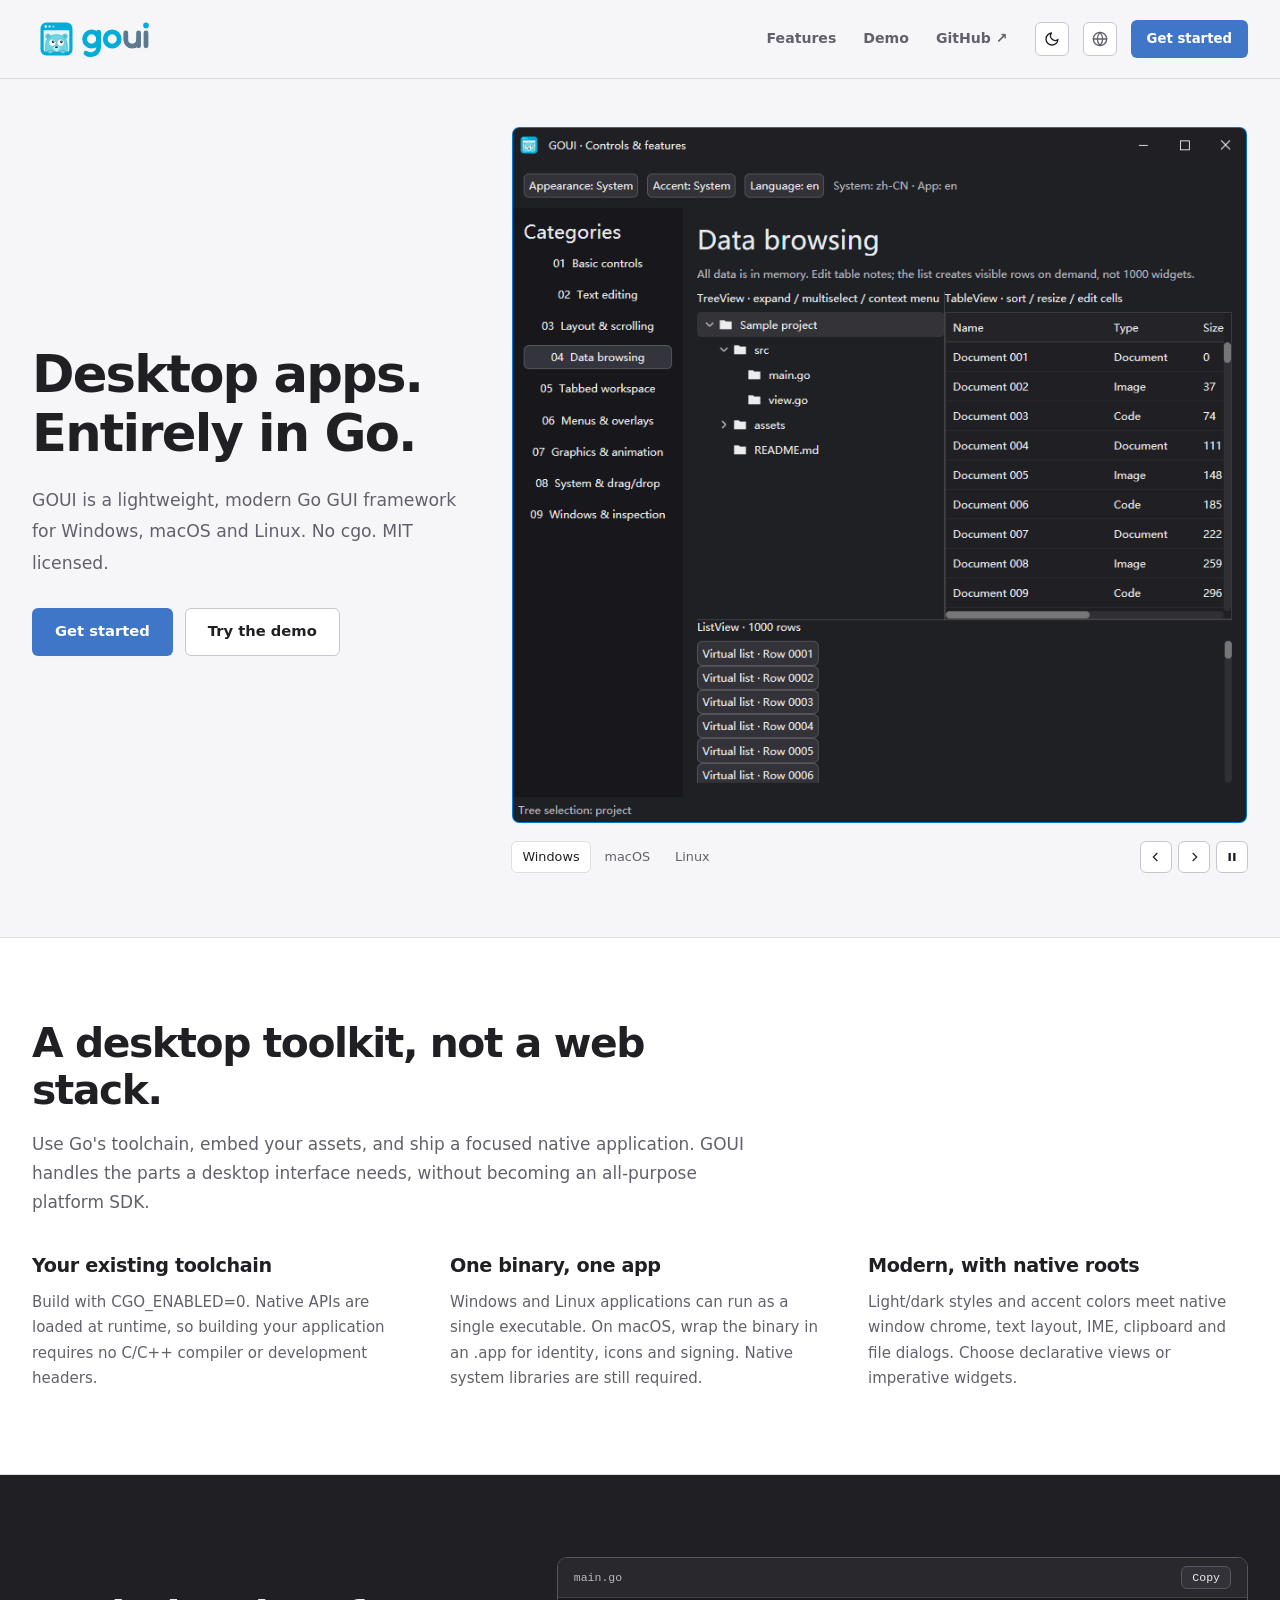
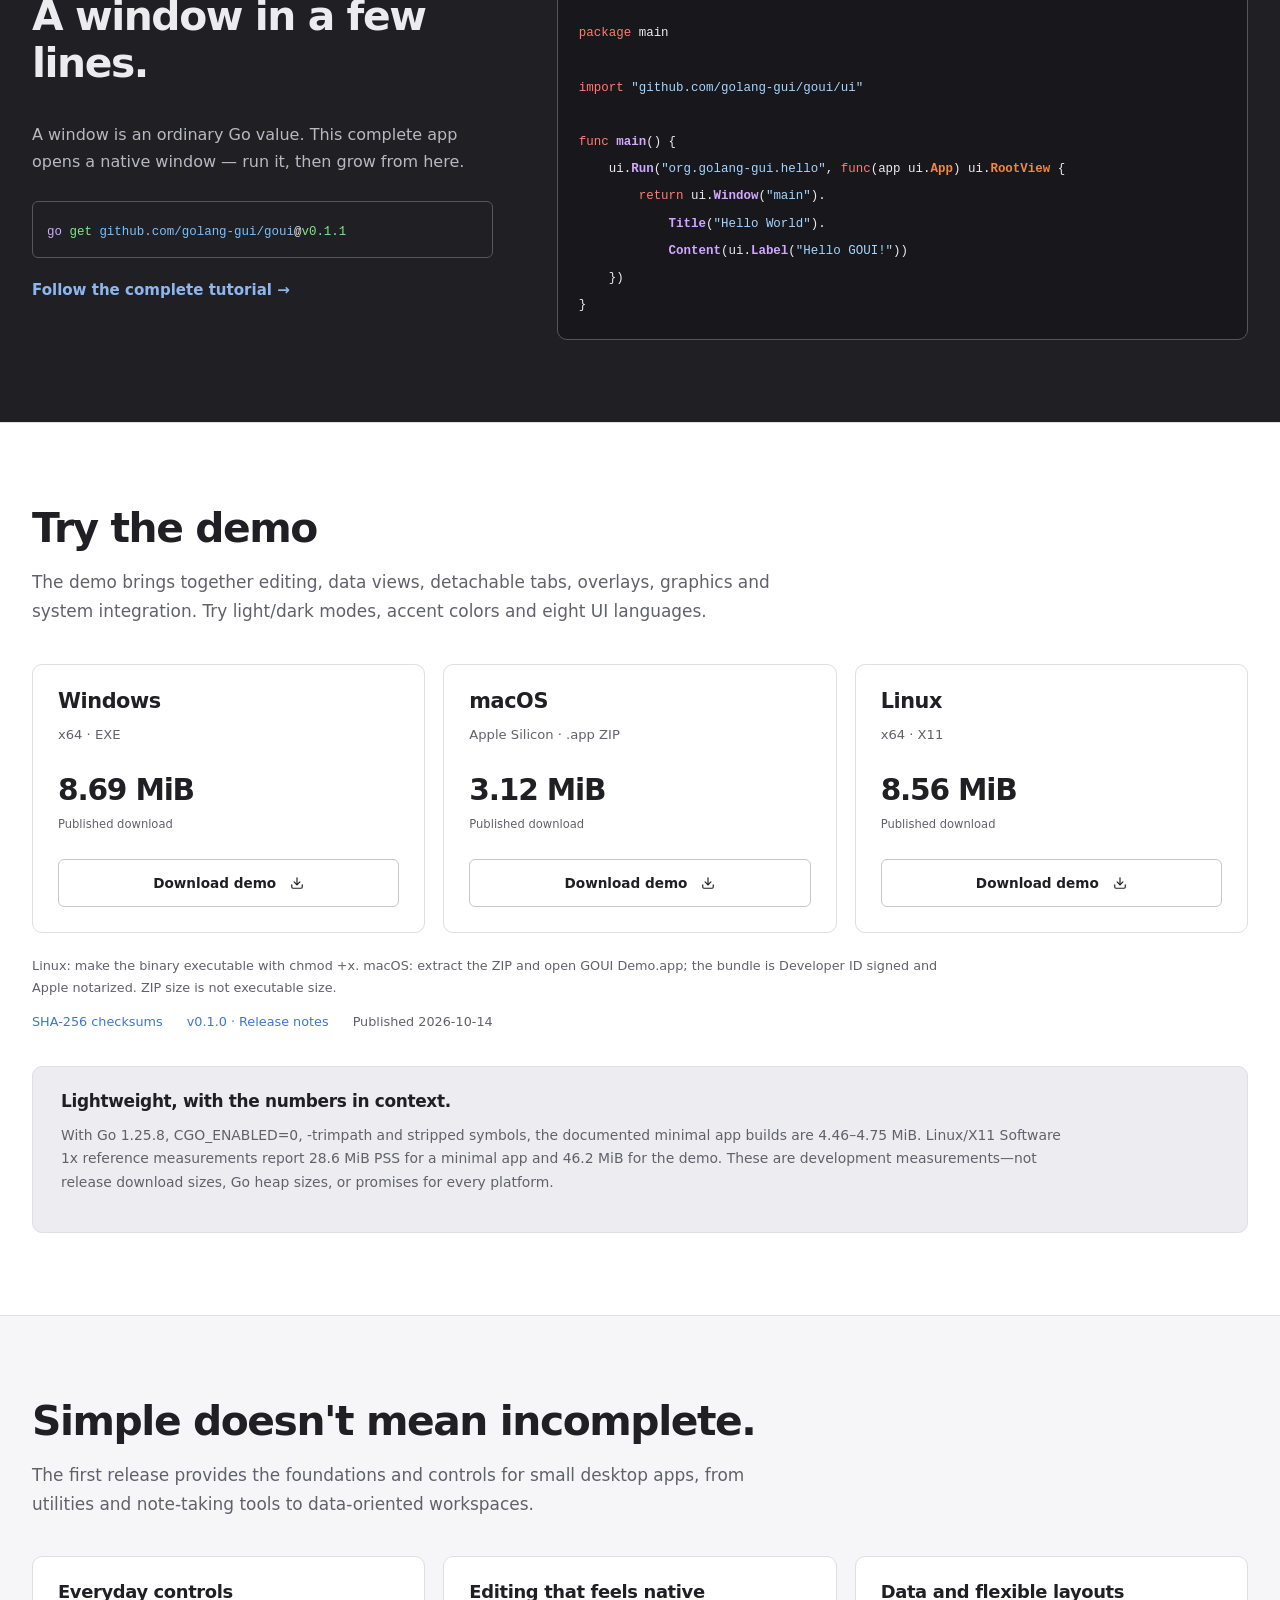
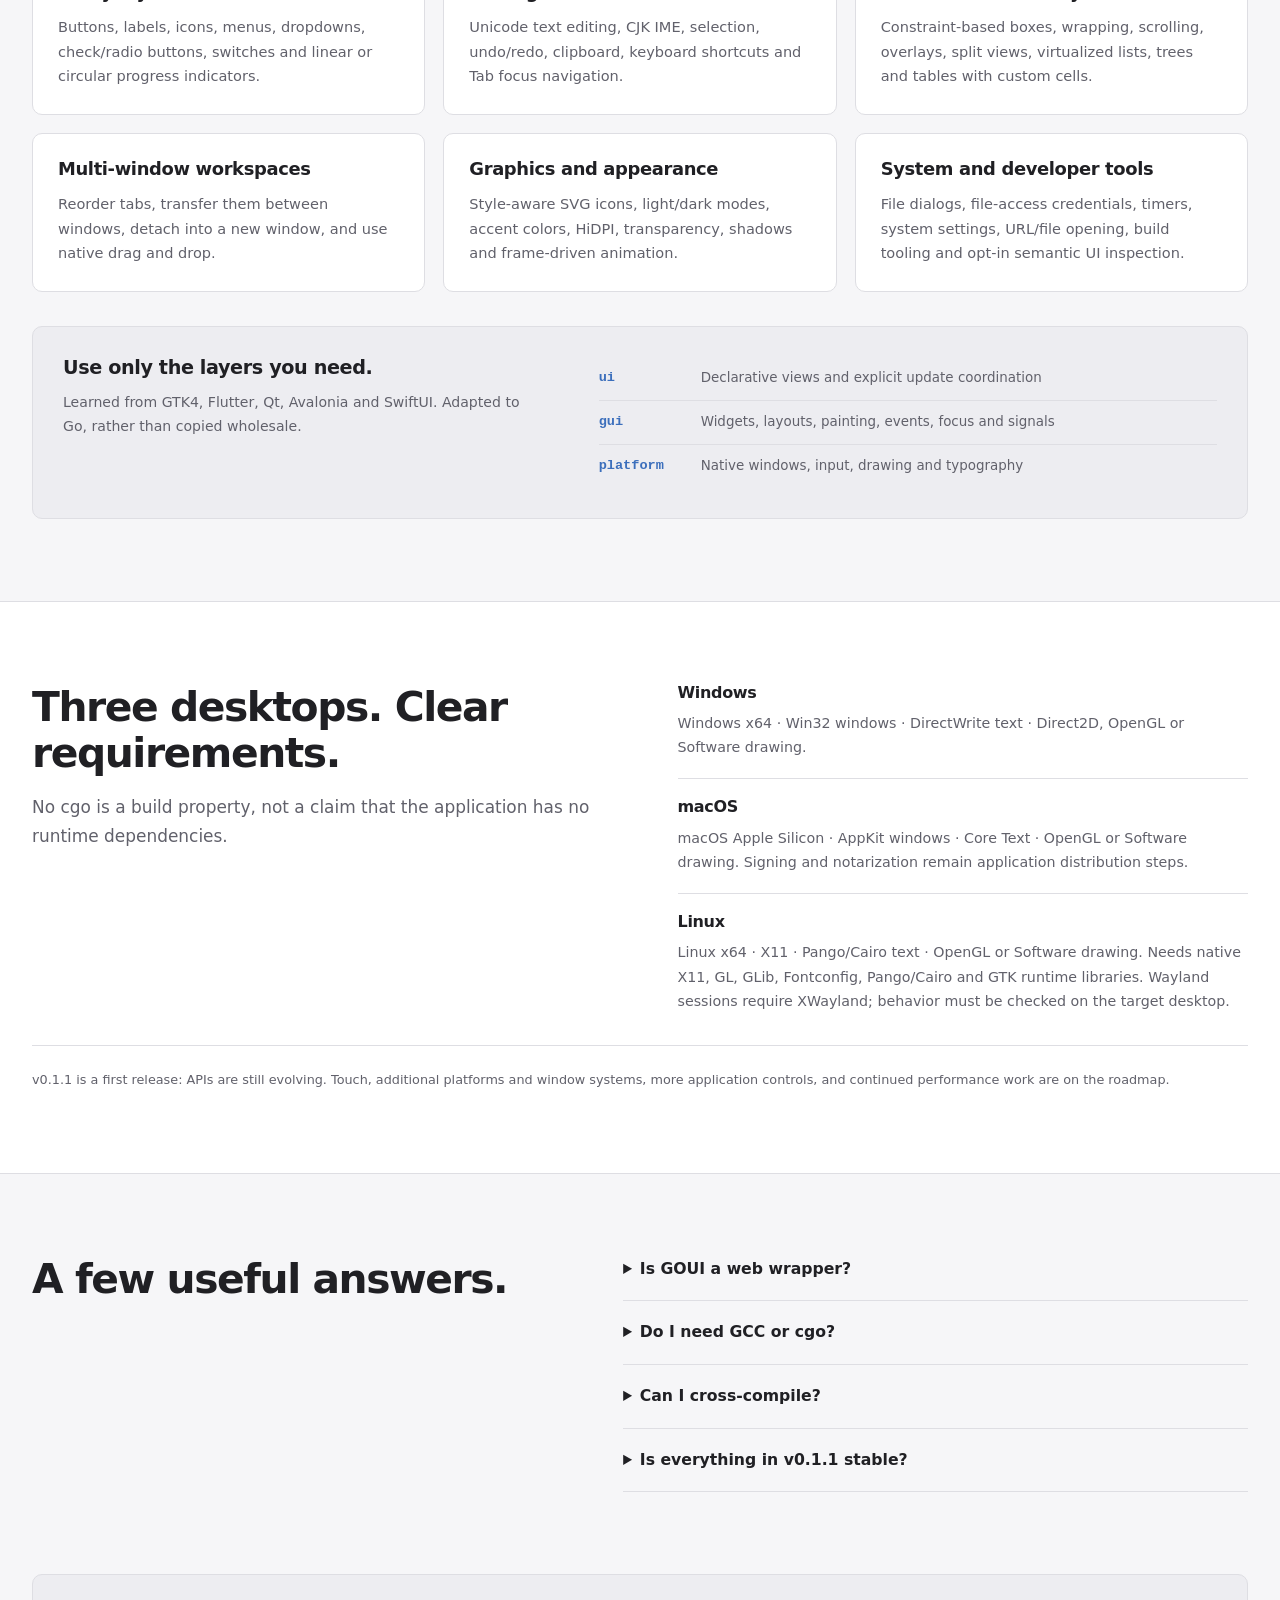
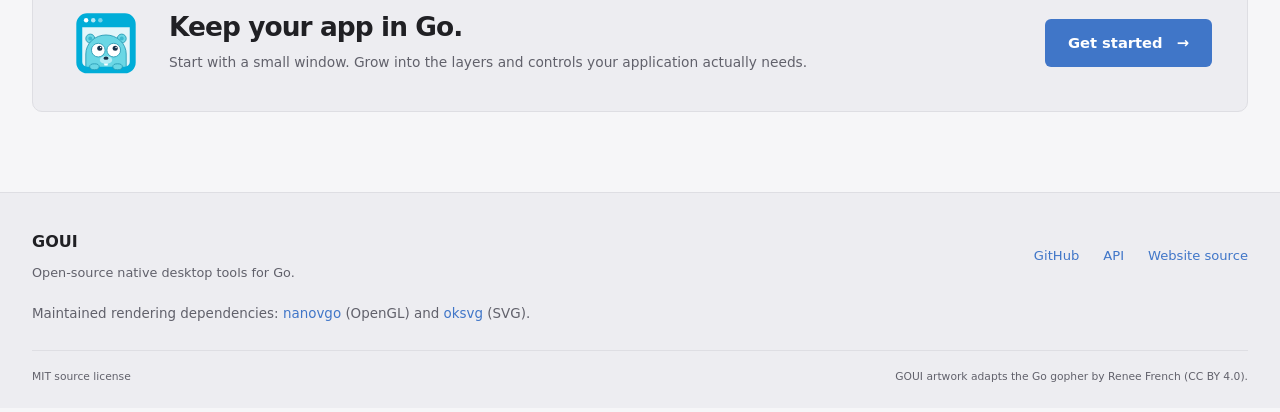
==== commit e05941ea: "Add build-time syntax highlighting for Go and shell code blocks." ====
--- a/index.html
+++ b/index.html
@@ -90,18 +90,18 @@
 </section>
 
 <section class="section section-ink">
-  <div class="container code-section"><div class="code-copy"><h2>A window in a few lines.</h2><p>A window is an ordinary Go value. This complete app opens a native window — run it, then grow from here.</p><div class="install-line"><code>go get github.com/golang-gui/goui@v0.1.1</code></div><a class="text-link" href="/getting-started/">Follow the complete tutorial <span aria-hidden="true">→</span></a></div><div class="code-block"><div class="code-toolbar"><span>main.go</span><button type="button" data-copy hidden>Copy</button></div><pre><code>package main
-
-import &#34;github.com/golang-gui/goui/ui&#34;
-
-func main() {
-	ui.Run(&#34;org.golang-gui.hello&#34;, func(app ui.App) ui.RootView {
-		return ui.Window(&#34;main&#34;).
-			Title(&#34;Hello World&#34;).
-			Content(ui.Label(&#34;Hello GOUI!&#34;))
-	})
-}
-</code></pre></div></div>
+  <div class="container code-section"><div class="code-copy"><h2>A window in a few lines.</h2><p>A window is an ordinary Go value. This complete app opens a native window — run it, then grow from here.</p><div class="install-line"><code><span class="tok-nb">go</span><span class="tok-w"> </span><span class="tok-nt">get</span><span class="tok-w"> </span><span class="tok-nv">github.com/golang-gui/goui</span><span class="tok-p">@</span><span class="tok-nt">v0.1.1</span></code></div><a class="text-link" href="/getting-started/">Follow the complete tutorial <span aria-hidden="true">→</span></a></div><div class="code-block"><div class="code-toolbar"><span>main.go</span><button type="button" data-copy hidden>Copy</button></div><pre><code><span class="tok-kn">package</span><span class="tok-w"> </span><span class="tok-nx">main</span><span class="tok-w">
+</span><span class="tok-w">
+</span><span class="tok-kn">import</span><span class="tok-w"> </span><span class="tok-s">&#34;github.com/golang-gui/goui/ui&#34;</span><span class="tok-w">
+</span><span class="tok-w">
+</span><span class="tok-kd">func</span><span class="tok-w"> </span><span class="tok-nf">main</span><span class="tok-p">(</span><span class="tok-p">)</span><span class="tok-w"> </span><span class="tok-p">{</span><span class="tok-w">
+</span><span class="tok-w">	</span><span class="tok-nx">ui</span><span class="tok-p">.</span><span class="tok-nf">Run</span><span class="tok-p">(</span><span class="tok-s">&#34;org.golang-gui.hello&#34;</span><span class="tok-p">,</span><span class="tok-w"> </span><span class="tok-kd">func</span><span class="tok-p">(</span><span class="tok-nx">app</span><span class="tok-w"> </span><span class="tok-nx">ui</span><span class="tok-p">.</span><span class="tok-nc">App</span><span class="tok-p">)</span><span class="tok-w"> </span><span class="tok-nx">ui</span><span class="tok-p">.</span><span class="tok-nc">RootView</span><span class="tok-w"> </span><span class="tok-p">{</span><span class="tok-w">
+</span><span class="tok-w">		</span><span class="tok-k">return</span><span class="tok-w"> </span><span class="tok-nx">ui</span><span class="tok-p">.</span><span class="tok-nf">Window</span><span class="tok-p">(</span><span class="tok-s">&#34;main&#34;</span><span class="tok-p">)</span><span class="tok-p">.</span><span class="tok-w">
+</span><span class="tok-w">			</span><span class="tok-nf">Title</span><span class="tok-p">(</span><span class="tok-s">&#34;Hello World&#34;</span><span class="tok-p">)</span><span class="tok-p">.</span><span class="tok-w">
+</span><span class="tok-w">			</span><span class="tok-nf">Content</span><span class="tok-p">(</span><span class="tok-nx">ui</span><span class="tok-p">.</span><span class="tok-nf">Label</span><span class="tok-p">(</span><span class="tok-s">&#34;Hello GOUI!&#34;</span><span class="tok-p">)</span><span class="tok-p">)</span><span class="tok-w">
+</span><span class="tok-w">	</span><span class="tok-p">}</span><span class="tok-p">)</span><span class="tok-w">
+</span><span class="tok-p">}</span><span class="tok-w">
+</span></code></pre></div></div>
 </section>
 
 <section class="section section-white" id="demo">
--- a/assets/site.css
+++ b/assets/site.css
@@ -1227,3 +1227,82 @@
     animation: none;
   }
 }
+
+/* ---- Code highlighting: chroma github-dark tokens, generated via
+   `go run ./cmd/site -highlight-css`; class prefix tok- under
+   .code-block and .install-line. ---- */
+/* Error */ .code-block .tok-err, .install-line .tok-err { color: #f85149 }
+/* Keyword */ .code-block .tok-k, .install-line .tok-k { color: #ff7b72 }
+/* KeywordConstant */ .code-block .tok-kc, .install-line .tok-kc { color: #79c0ff }
+/* KeywordDeclaration */ .code-block .tok-kd, .install-line .tok-kd { color: #ff7b72 }
+/* KeywordNamespace */ .code-block .tok-kn, .install-line .tok-kn { color: #ff7b72 }
+/* KeywordPseudo */ .code-block .tok-kp, .install-line .tok-kp { color: #79c0ff }
+/* KeywordReserved */ .code-block .tok-kr, .install-line .tok-kr { color: #ff7b72 }
+/* KeywordType */ .code-block .tok-kt, .install-line .tok-kt { color: #ff7b72 }
+/* NameClass */ .code-block .tok-nc, .install-line .tok-nc { color: #f0883e; font-weight: bold }
+/* NameConstant */ .code-block .tok-no, .install-line .tok-no { color: #79c0ff; font-weight: bold }
+/* NameDecorator */ .code-block .tok-nd, .install-line .tok-nd { color: #d2a8ff; font-weight: bold }
+/* NameEntity */ .code-block .tok-ni, .install-line .tok-ni { color: #ffa657 }
+/* NameException */ .code-block .tok-ne, .install-line .tok-ne { color: #f0883e; font-weight: bold }
+/* NameLabel */ .code-block .tok-nl, .install-line .tok-nl { color: #79c0ff; font-weight: bold }
+/* NameNamespace */ .code-block .tok-nn, .install-line .tok-nn { color: #ff7b72 }
+/* NameProperty */ .code-block .tok-py, .install-line .tok-py { color: #79c0ff }
+/* NameTag */ .code-block .tok-nt, .install-line .tok-nt { color: #7ee787 }
+/* NameVariable */ .code-block .tok-nv, .install-line .tok-nv { color: #79c0ff }
+/* NameVariableClass */ .code-block .tok-vc, .install-line .tok-vc { color: #79c0ff }
+/* NameVariableGlobal */ .code-block .tok-vg, .install-line .tok-vg { color: #79c0ff }
+/* NameVariableInstance */ .code-block .tok-vi, .install-line .tok-vi { color: #79c0ff }
+/* NameVariableMagic */ .code-block .tok-vm, .install-line .tok-vm { color: #79c0ff }
+/* NameFunction */ .code-block .tok-nf, .install-line .tok-nf { color: #d2a8ff; font-weight: bold }
+/* NameFunctionMagic */ .code-block .tok-fm, .install-line .tok-fm { color: #d2a8ff; font-weight: bold }
+/* Literal */ .code-block .tok-l, .install-line .tok-l { color: #a5d6ff }
+/* LiteralDate */ .code-block .tok-ld, .install-line .tok-ld { color: #79c0ff }
+/* LiteralString */ .code-block .tok-s, .install-line .tok-s { color: #a5d6ff }
+/* LiteralStringAffix */ .code-block .tok-sa, .install-line .tok-sa { color: #79c0ff }
+/* LiteralStringBacktick */ .code-block .tok-sb, .install-line .tok-sb { color: #a5d6ff }
+/* LiteralStringChar */ .code-block .tok-sc, .install-line .tok-sc { color: #a5d6ff }
+/* LiteralStringDelimiter */ .code-block .tok-dl, .install-line .tok-dl { color: #79c0ff }
+/* LiteralStringDoc */ .code-block .tok-sd, .install-line .tok-sd { color: #a5d6ff }
+/* LiteralStringDouble */ .code-block .tok-s2, .install-line .tok-s2 { color: #a5d6ff }
+/* LiteralStringEscape */ .code-block .tok-se, .install-line .tok-se { color: #79c0ff }
+/* LiteralStringHeredoc */ .code-block .tok-sh, .install-line .tok-sh { color: #79c0ff }
+/* LiteralStringInterpol */ .code-block .tok-si, .install-line .tok-si { color: #a5d6ff }
+/* LiteralStringOther */ .code-block .tok-sx, .install-line .tok-sx { color: #a5d6ff }
+/* LiteralStringRegex */ .code-block .tok-sr, .install-line .tok-sr { color: #79c0ff }
+/* LiteralStringSingle */ .code-block .tok-s1, .install-line .tok-s1 { color: #a5d6ff }
+/* LiteralStringSymbol */ .code-block .tok-ss, .install-line .tok-ss { color: #a5d6ff }
+/* LiteralNumber */ .code-block .tok-m, .install-line .tok-m { color: #a5d6ff }
+/* LiteralNumberBin */ .code-block .tok-mb, .install-line .tok-mb { color: #a5d6ff }
+/* LiteralNumberFloat */ .code-block .tok-mf, .install-line .tok-mf { color: #a5d6ff }
+/* LiteralNumberHex */ .code-block .tok-mh, .install-line .tok-mh { color: #a5d6ff }
+/* LiteralNumberInteger */ .code-block .tok-mi, .install-line .tok-mi { color: #a5d6ff }
+/* LiteralNumberIntegerLong */ .code-block .tok-il, .install-line .tok-il { color: #a5d6ff }
+/* LiteralNumberOct */ .code-block .tok-mo, .install-line .tok-mo { color: #a5d6ff }
+/* Operator */ .code-block .tok-o, .install-line .tok-o { color: #ff7b72; font-weight: bold }
+/* OperatorWord */ .code-block .tok-ow, .install-line .tok-ow { color: #ff7b72; font-weight: bold }
+/* OperatorReserved */ .code-block .tok-or, .install-line .tok-or { color: #ff7b72; font-weight: bold }
+/* Comment */ .code-block .tok-c, .install-line .tok-c { color: #8b949e; font-style: italic }
+/* CommentHashbang */ .code-block .tok-ch, .install-line .tok-ch { color: #8b949e; font-style: italic }
+/* CommentMultiline */ .code-block .tok-cm, .install-line .tok-cm { color: #8b949e; font-style: italic }
+/* CommentSingle */ .code-block .tok-c1, .install-line .tok-c1 { color: #8b949e; font-style: italic }
+/* CommentSpecial */ .code-block .tok-cs, .install-line .tok-cs { color: #8b949e; font-weight: bold; font-style: italic }
+/* CommentPreproc */ .code-block .tok-cp, .install-line .tok-cp { color: #8b949e; font-weight: bold; font-style: italic }
+/* CommentPreprocFile */ .code-block .tok-cpf, .install-line .tok-cpf { color: #8b949e; font-weight: bold; font-style: italic }
+/* GenericDeleted */ .code-block .tok-gd, .install-line .tok-gd { color: #ffa198; background-color: #490202 }
+/* GenericEmph */ .code-block .tok-ge, .install-line .tok-ge { font-style: italic }
+/* GenericError */ .code-block .tok-gr, .install-line .tok-gr { color: #ffa198 }
+/* GenericHeading */ .code-block .tok-gh, .install-line .tok-gh { color: #79c0ff; font-weight: bold }
+/* GenericInserted */ .code-block .tok-gi, .install-line .tok-gi { color: #56d364; background-color: #0f5323 }
+/* GenericOutput */ .code-block .tok-go, .install-line .tok-go { color: #8b949e }
+/* GenericPrompt */ .code-block .tok-gp, .install-line .tok-gp { color: #8b949e }
+/* GenericStrong */ .code-block .tok-gs, .install-line .tok-gs { font-weight: bold }
+/* GenericSubheading */ .code-block .tok-gu, .install-line .tok-gu { color: #79c0ff }
+/* GenericTraceback */ .code-block .tok-gt, .install-line .tok-gt { color: #ff7b72 }
+/* GenericUnderline */ .code-block .tok-gl, .install-line .tok-gl { text-decoration: underline }
+/* TextWhitespace */ .code-block .tok-w, .install-line .tok-w { color: #6e7681 }
+
+
+/* Manual additions: github-dark omits NameBuiltin and NameAttribute, which
+   the shell tokenizer uses for command words and flags. */
+.code-block .tok-nb, .install-line .tok-nb { color: #d2a8ff }
+.code-block .tok-na, .install-line .tok-na { color: #ffa657 }
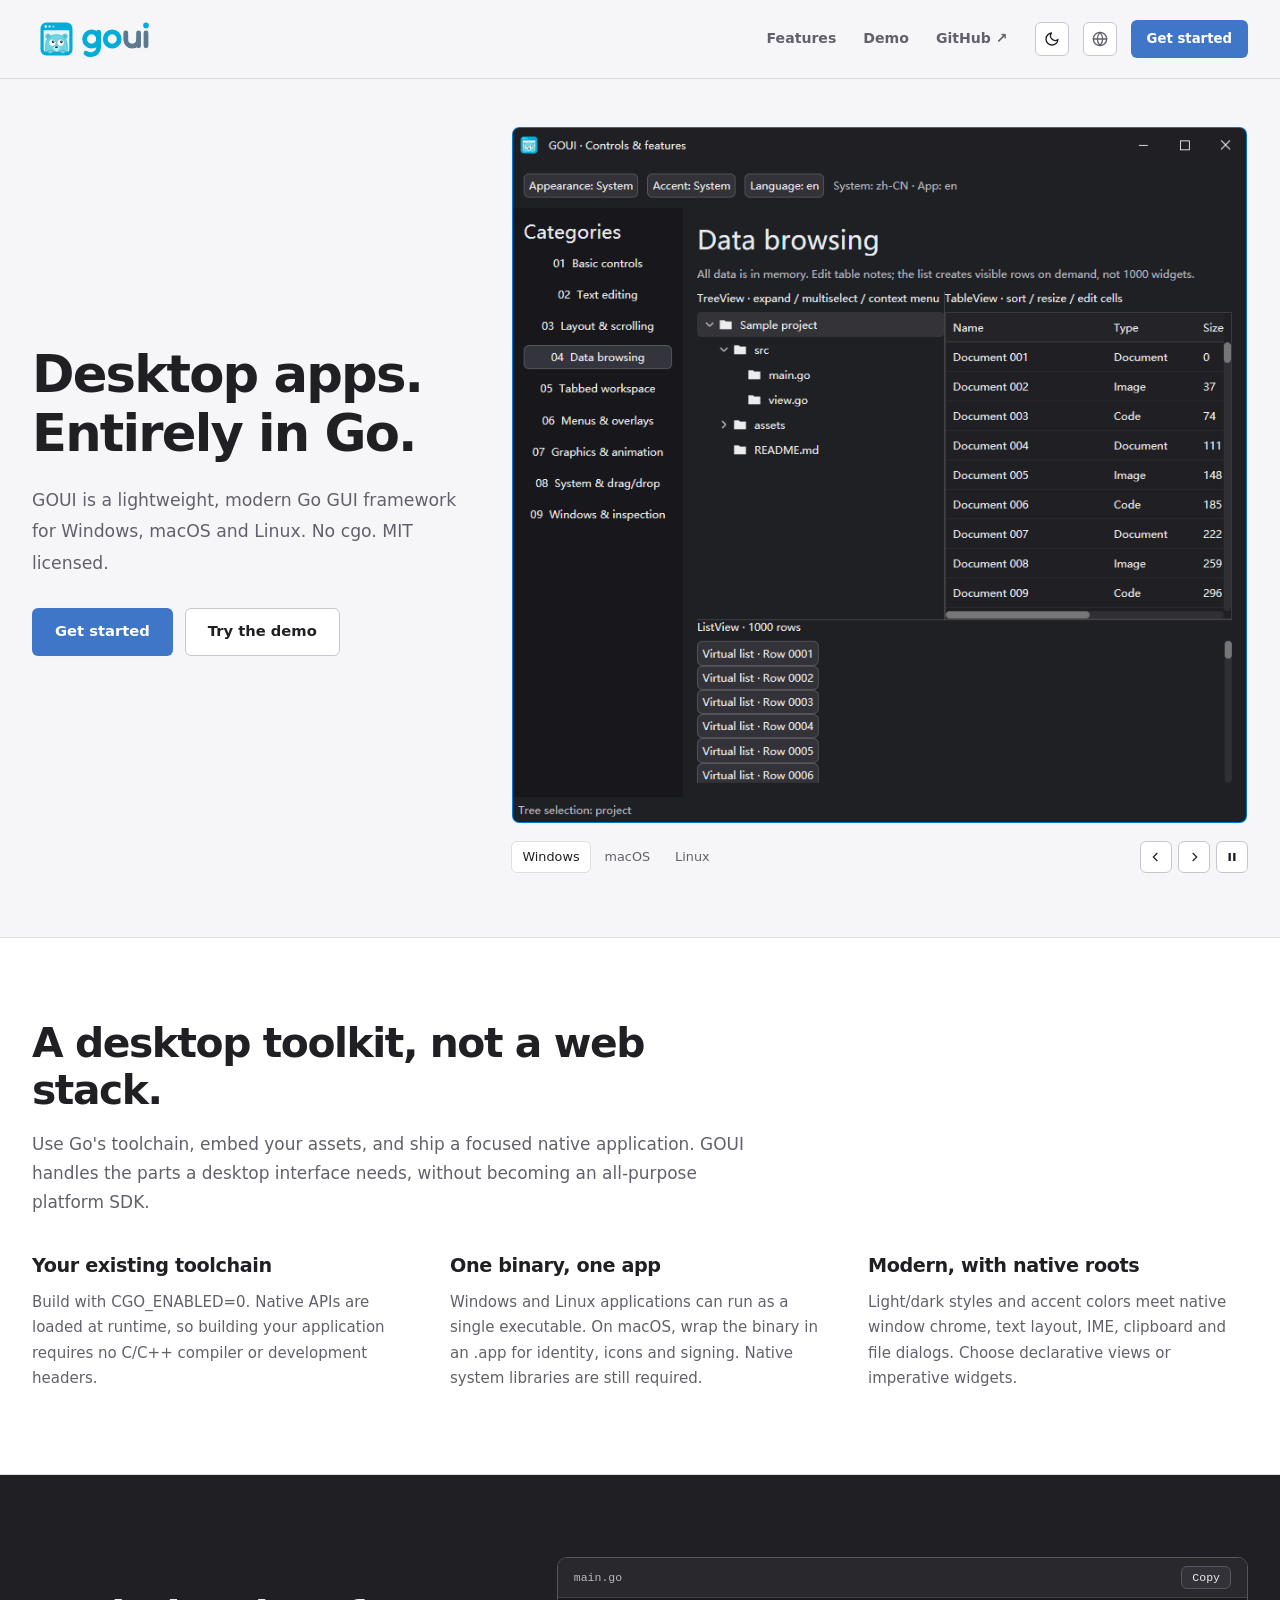
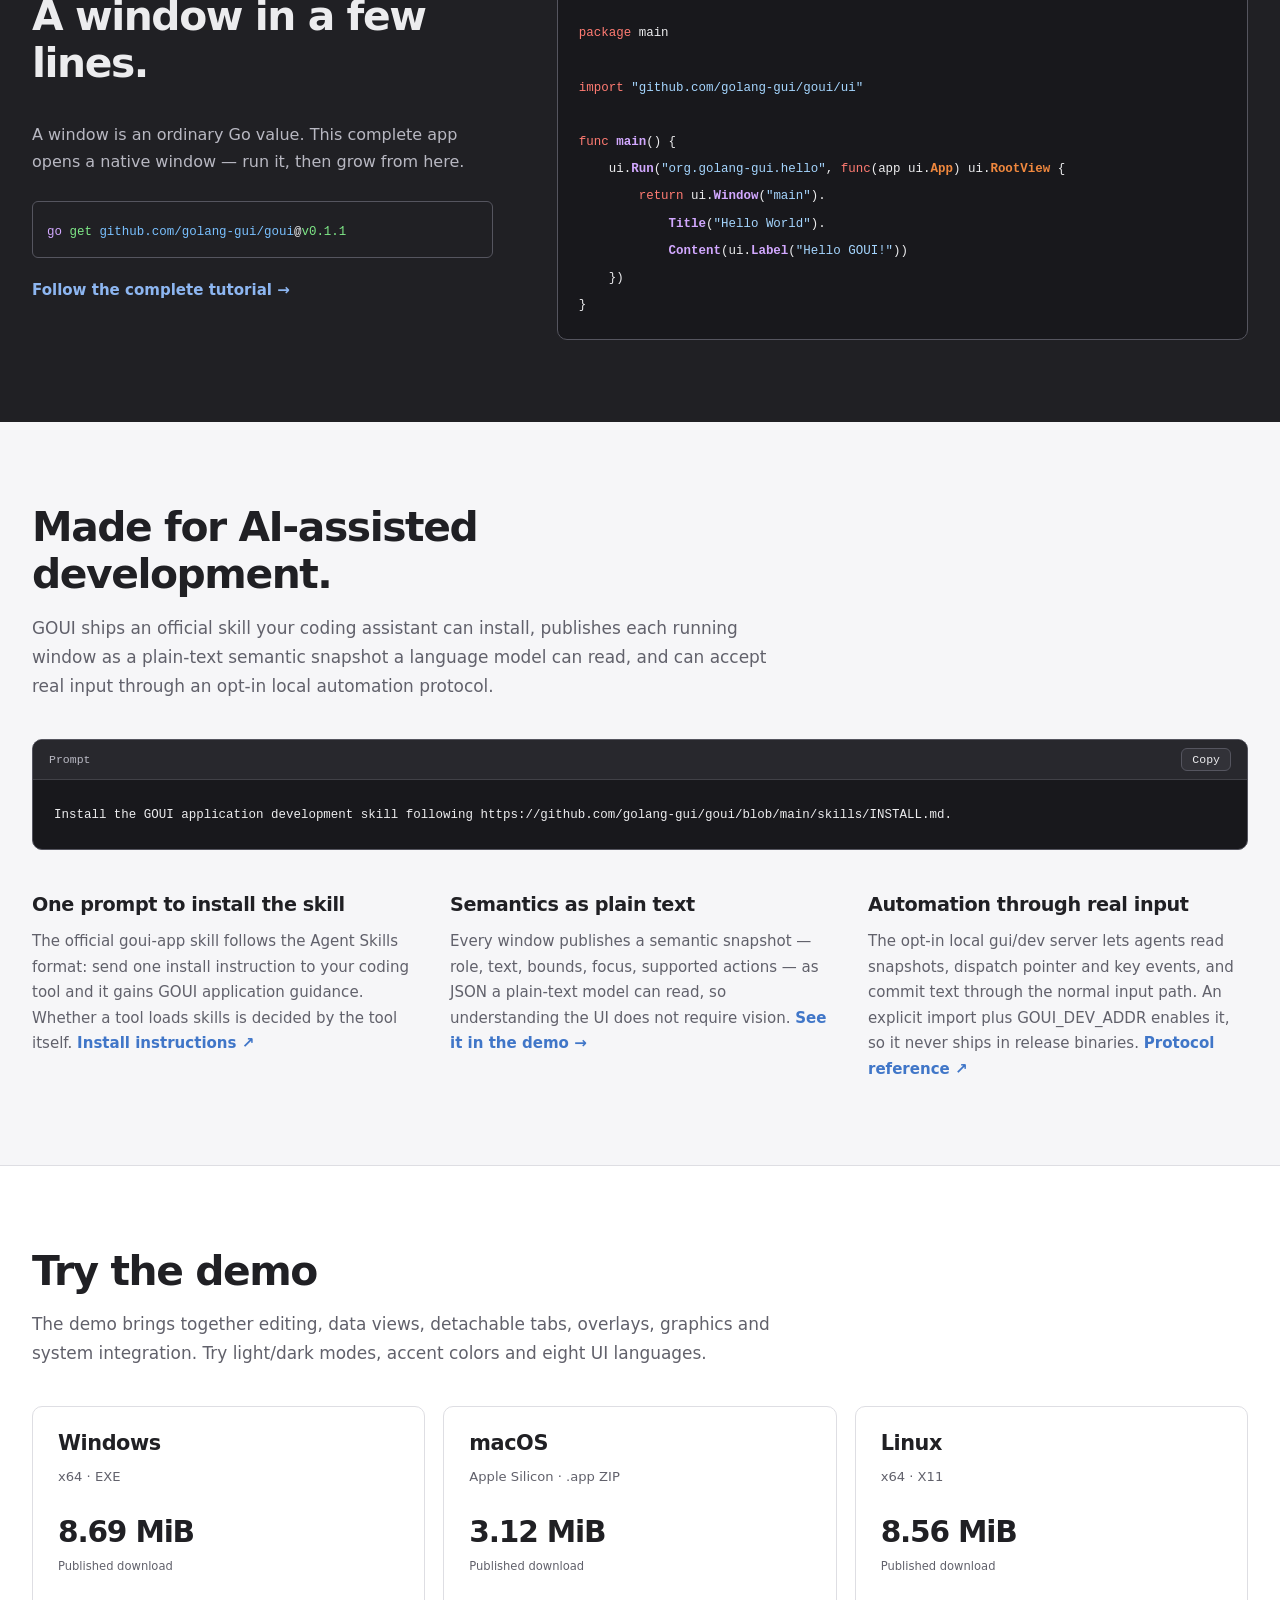
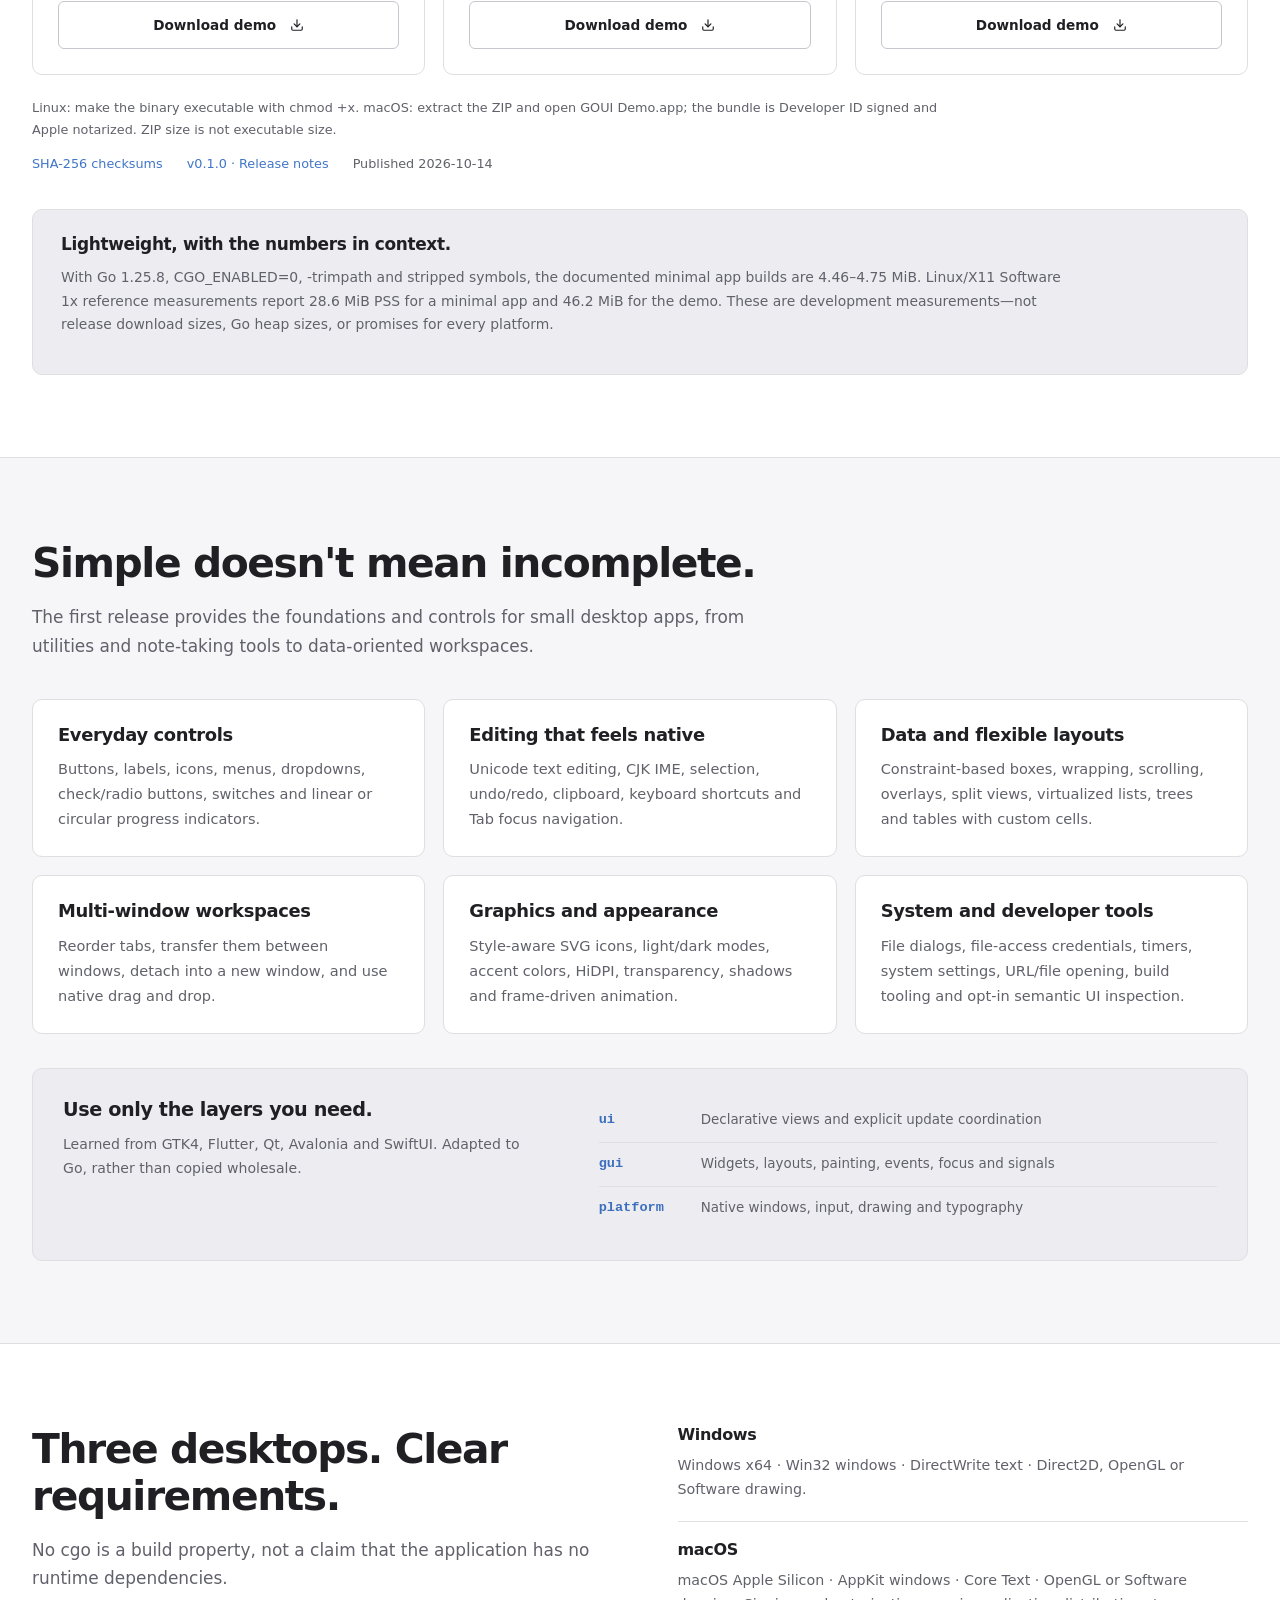
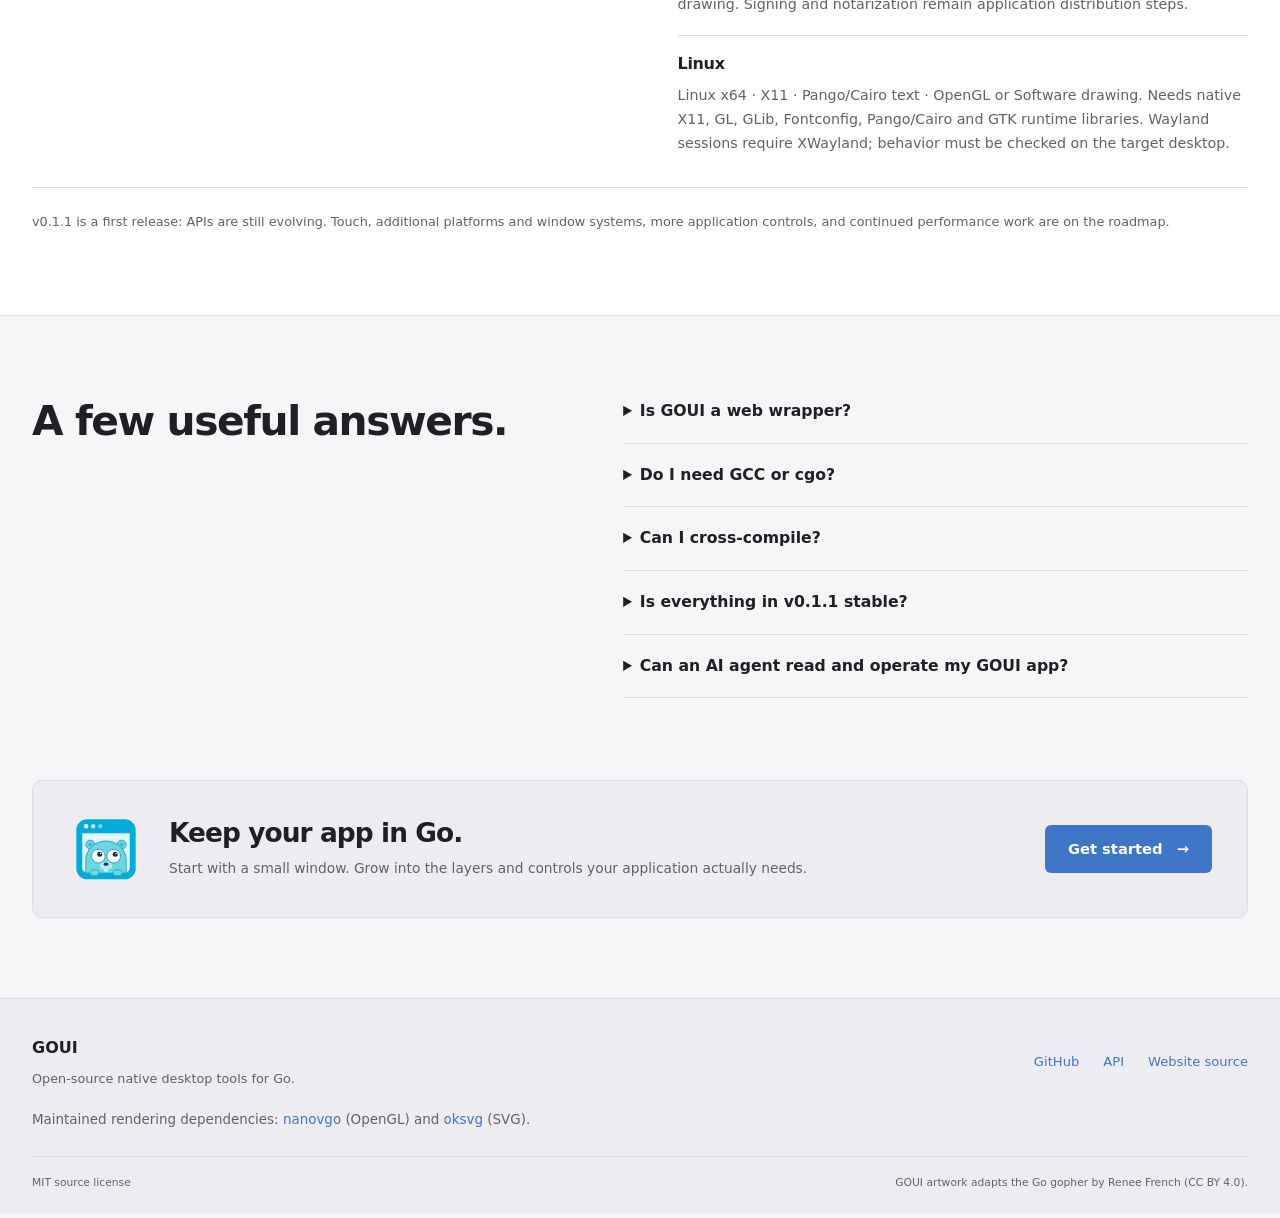
==== commit 973ffd2c: "Add AI-assisted development section and skill install prompt." ====
--- a/index.html
+++ b/index.html
@@ -4,7 +4,7 @@
   <meta charset="utf-8">
   <meta name="viewport" content="width=device-width, initial-scale=1">
   <title>GOUI — Lightweight Golang GUI Framework, No cgo</title>
-  <meta name="description" content="Build lightweight, modern desktop apps in Go with GOUI. A native Golang GUI framework for Windows, macOS and Linux, without cgo, GCC or a browser engine.">
+  <meta name="description" content="Build lightweight, modern desktop apps in Go with GOUI. A native Golang GUI framework for Windows, macOS and Linux, without cgo, GCC or a browser engine. Ships an AI skill, semantic UI snapshots for plain-text models, and an opt-in local automation protocol.">
   <link rel="canonical" href="https://golang-gui.github.io/">
   
   <link rel="alternate" hreflang="en" href="https://golang-gui.github.io/">
@@ -14,7 +14,7 @@
   <meta property="og:type" content="website">
   <meta property="og:site_name" content="GOUI">
   <meta property="og:title" content="GOUI — Lightweight Golang GUI Framework, No cgo">
-  <meta property="og:description" content="Build lightweight, modern desktop apps in Go with GOUI. A native Golang GUI framework for Windows, macOS and Linux, without cgo, GCC or a browser engine.">
+  <meta property="og:description" content="Build lightweight, modern desktop apps in Go with GOUI. A native Golang GUI framework for Windows, macOS and Linux, without cgo, GCC or a browser engine. Ships an AI skill, semantic UI snapshots for plain-text models, and an opt-in local automation protocol.">
   <meta property="og:url" content="https://golang-gui.github.io/">
   <meta property="og:locale" content="en_US">
   <meta property="og:image" content="https://golang-gui.github.io/assets/demo-windows.png">
@@ -23,7 +23,7 @@
   <meta property="og:image:alt" content="GOUI desktop demo on Windows">
   <meta name="twitter:card" content="summary_large_image">
   <meta name="twitter:title" content="GOUI — Lightweight Golang GUI Framework, No cgo">
-  <meta name="twitter:description" content="Build lightweight, modern desktop apps in Go with GOUI. A native Golang GUI framework for Windows, macOS and Linux, without cgo, GCC or a browser engine.">
+  <meta name="twitter:description" content="Build lightweight, modern desktop apps in Go with GOUI. A native Golang GUI framework for Windows, macOS and Linux, without cgo, GCC or a browser engine. Ships an AI skill, semantic UI snapshots for plain-text models, and an opt-in local automation protocol.">
   <meta name="twitter:image" content="https://golang-gui.github.io/assets/demo-windows.png">
   <link rel="icon" type="image/svg+xml" href="/assets/goui-mark.svg">
   <meta name="theme-color" content="#f6f6f8" media="(prefers-color-scheme: light)" data-theme-color>
@@ -33,7 +33,7 @@
 (function(){var t;try{t=localStorage.getItem("theme")}catch(e){}if(t!=="light"&&t!=="dark"){t=window.matchMedia("(prefers-color-scheme: dark)").matches?"dark":"light"}document.documentElement.dataset.theme=t})();
 </script>
   <script src="/assets/site.js" defer></script>
-  <script type="application/ld+json">{"@context":"https://schema.org","@id":"https://golang-gui.github.io/#project","@type":"SoftwareSourceCode","author":{"@type":"Organization","name":"golang-gui","url":"https://golang-gui.github.io/"},"codeRepository":"https://github.com/golang-gui/goui","description":"Build lightweight, modern desktop apps in Go with GOUI. A native Golang GUI framework for Windows, macOS and Linux, without cgo, GCC or a browser engine.","license":"https://opensource.org/license/mit","name":"GOUI","programmingLanguage":"Go","runtimePlatform":"Windows, macOS, Linux / X11","url":"https://golang-gui.github.io/","version":"v0.1.1"}</script>
+  <script type="application/ld+json">{"@context":"https://schema.org","@id":"https://golang-gui.github.io/#project","@type":"SoftwareSourceCode","author":{"@type":"Organization","name":"golang-gui","url":"https://golang-gui.github.io/"},"codeRepository":"https://github.com/golang-gui/goui","description":"Build lightweight, modern desktop apps in Go with GOUI. A native Golang GUI framework for Windows, macOS and Linux, without cgo, GCC or a browser engine. Ships an AI skill, semantic UI snapshots for plain-text models, and an opt-in local automation protocol.","license":"https://opensource.org/license/mit","name":"GOUI","programmingLanguage":"Go","runtimePlatform":"Windows, macOS, Linux / X11","url":"https://golang-gui.github.io/","version":"v0.1.1"}</script>
 </head>
 <body data-copy-label="Copy" data-copied-label="Copied" data-copy-failed="Copy unavailable. Select the code and copy it manually.">
   <a class="skip-link" href="#main">Skip to content</a>
@@ -104,6 +104,19 @@
 </span></code></pre></div></div>
 </section>
 
+<section class="section container" id="ai">
+  <div class="section-heading"><h2>Made for AI-assisted development.</h2><p>GOUI ships an official skill your coding assistant can install, publishes each running window as a plain-text semantic snapshot a language model can read, and can accept real input through an opt-in local automation protocol.</p></div>
+  <div class="code-block ai-prompt">
+    <div class="code-toolbar"><span>Prompt</span><button type="button" data-copy hidden>Copy</button></div>
+    <pre><code>Install the GOUI application development skill following https://github.com/golang-gui/goui/blob/main/skills/INSTALL.md.</code></pre>
+  </div>
+  <div class="reasons">
+    <article><h3>One prompt to install the skill</h3><p>The official goui-app skill follows the Agent Skills format: send one install instruction to your coding tool and it gains GOUI application guidance. Whether a tool loads skills is decided by the tool itself. <a class="text-link" href="https://github.com/golang-gui/goui/blob/v0.1.1/skills/INSTALL.md">Install instructions <span aria-hidden="true">↗</span></a></p></article>
+    <article><h3>Semantics as plain text</h3><p>Every window publishes a semantic snapshot — role, text, bounds, focus, supported actions — as JSON a plain-text model can read, so understanding the UI does not require vision. <a class="text-link" href="#demo">See it in the demo <span aria-hidden="true">→</span></a></p></article>
+    <article><h3>Automation through real input</h3><p>The opt-in local gui/dev server lets agents read snapshots, dispatch pointer and key events, and commit text through the normal input path. An explicit import plus GOUI_DEV_ADDR enables it, so it never ships in release binaries. <a class="text-link" href="https://github.com/golang-gui/goui/blob/v0.1.1/gui/dev/doc.go">Protocol reference <span aria-hidden="true">↗</span></a></p></article>
+  </div>
+</section>
+
 <section class="section section-white" id="demo">
   <div class="container">
     <div class="section-heading"><h2>Try the demo</h2><p>The demo brings together editing, data views, detachable tabs, overlays, graphics and system integration. Try light/dark modes, accent colors and eight UI languages.</p></div>
@@ -124,7 +137,7 @@
   <p class="container limitations">v0.1.1 is a first release: APIs are still evolving. Touch, additional platforms and window systems, more application controls, and continued performance work are on the roadmap.</p>
 </section>
 
-<section class="section container faq-section"><div class="section-heading"><h2>A few useful answers.</h2></div><div class="faq"><details><summary>Is GOUI a web wrapper?</summary><p>No. GOUI draws widgets through native graphics backends and uses native text layout. It does not embed a browser engine.</p></details><details><summary>Do I need GCC or cgo?</summary><p>No C/C&#43;&#43; compiler is required to build your app. GOUI supports CGO_ENABLED=0 and binds native libraries at runtime. Runtime library requirements still apply.</p></details><details><summary>Can I cross-compile?</summary><p>Supported targets can be built with the Go toolchain without cgo. Packaging, signing and actual platform validation are separate steps; a successful build does not verify native behavior.</p></details><details><summary>Is everything in v0.1.1 stable?</summary><p>No. This release is intended for building small applications and gathering practical feedback. Public APIs continue to evolve; pin a version and review changes when upgrading.</p></details></div></section>
+<section class="section container faq-section"><div class="section-heading"><h2>A few useful answers.</h2></div><div class="faq"><details><summary>Is GOUI a web wrapper?</summary><p>No. GOUI draws widgets through native graphics backends and uses native text layout. It does not embed a browser engine.</p></details><details><summary>Do I need GCC or cgo?</summary><p>No C/C&#43;&#43; compiler is required to build your app. GOUI supports CGO_ENABLED=0 and binds native libraries at runtime. Runtime library requirements still apply.</p></details><details><summary>Can I cross-compile?</summary><p>Supported targets can be built with the Go toolchain without cgo. Packaging, signing and actual platform validation are separate steps; a successful build does not verify native behavior.</p></details><details><summary>Is everything in v0.1.1 stable?</summary><p>No. This release is intended for building small applications and gathering practical feedback. Public APIs continue to evolve; pin a version and review changes when upgrading.</p></details><details><summary>Can an AI agent read and operate my GOUI app?</summary><p>Yes, with three building blocks: install the official goui-app skill for guidance, read the semantic snapshot as plain text for UI state, and optionally enable the local gui/dev server for snapshot, event and text APIs through real input dispatch. Automation stays in development builds and does not ship to users.</p></details></div></section>
 
 <section class="container final-cta"><img src="/assets/goui-mark.svg" alt="" width="76" height="76" loading="lazy"><div><h2>Keep your app in Go.</h2><p>Start with a small window. Grow into the layers and controls your application actually needs.</p></div><a class="button" href="/getting-started/">Get started <span aria-hidden="true">→</span></a></section>
 
--- a/assets/site.css
+++ b/assets/site.css
@@ -539,6 +539,12 @@
 .reasons p {
   font-size: 0.94rem;
   margin-bottom: 0;
+}
+.ai-prompt {
+  margin-bottom: 44px;
+}
+.ai-prompt code {
+  font-size: 0.86rem;
 }
 .feature-grid {
   display: grid;
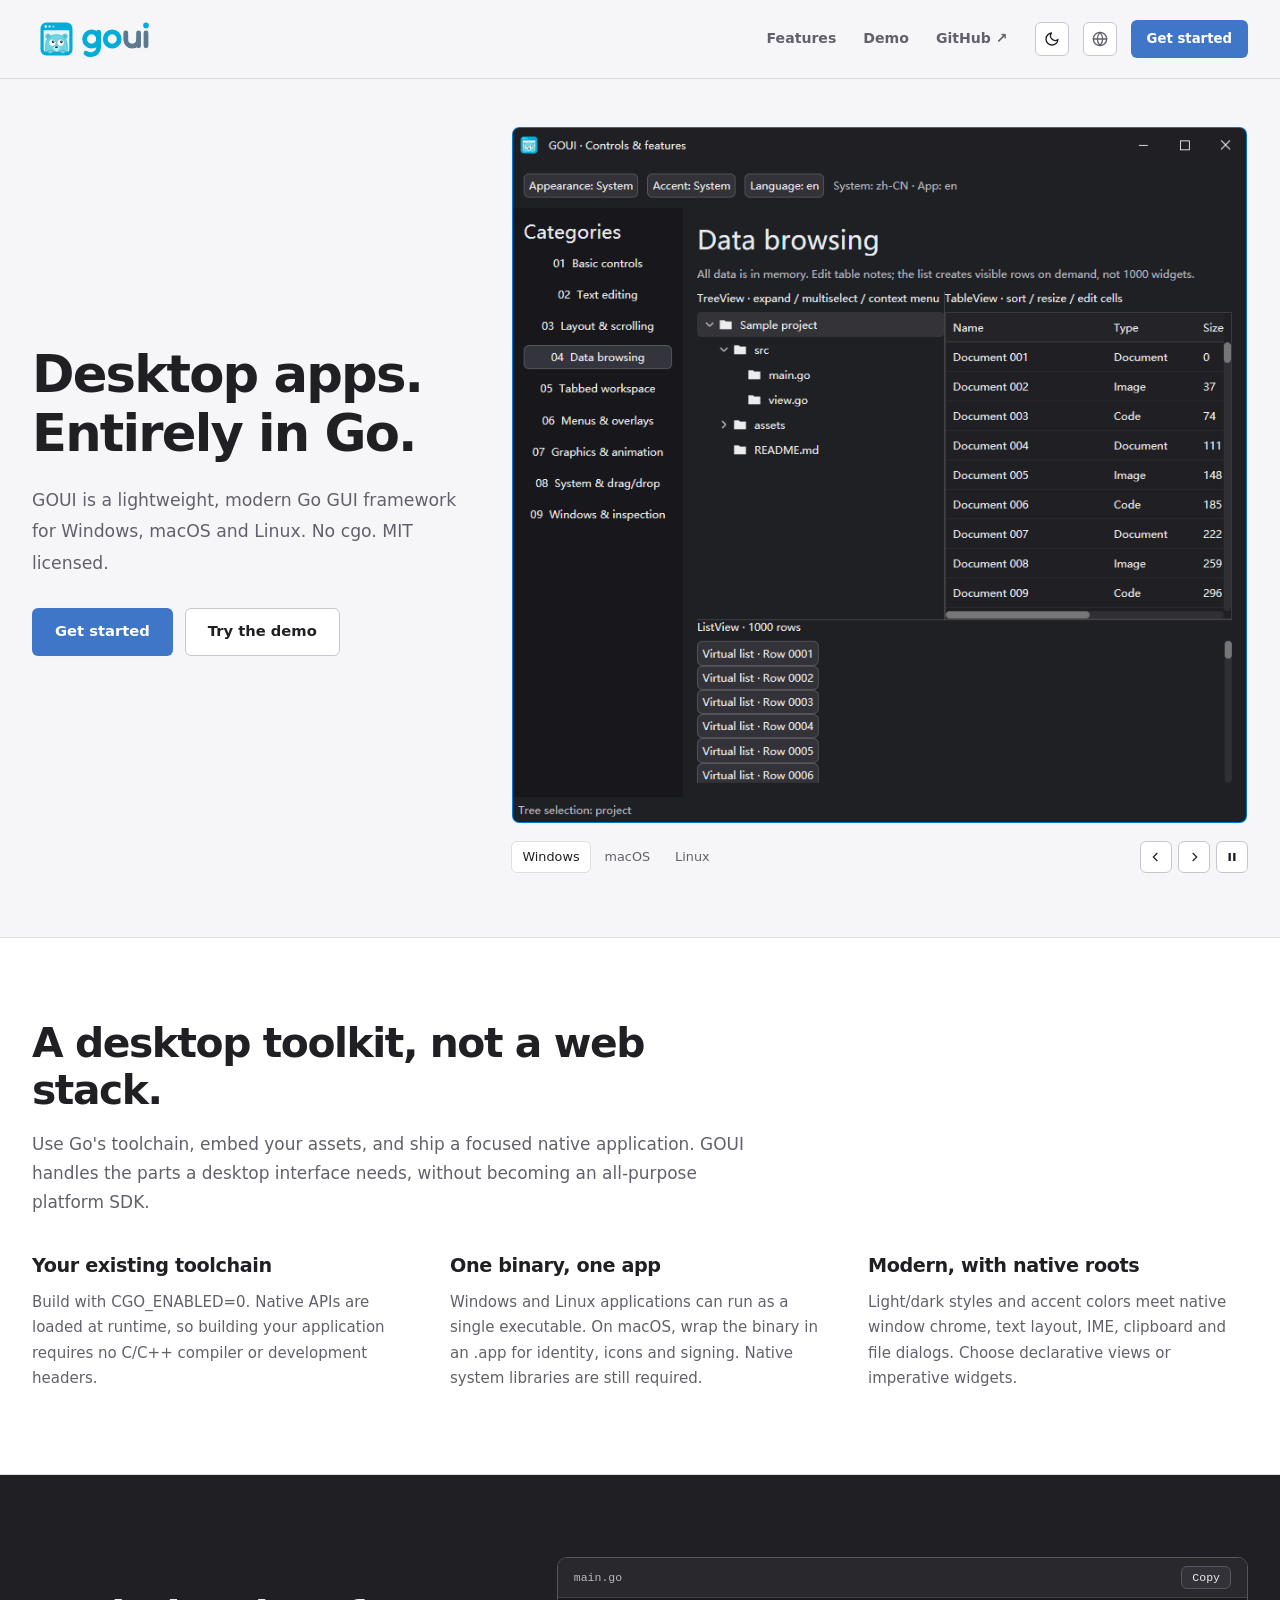
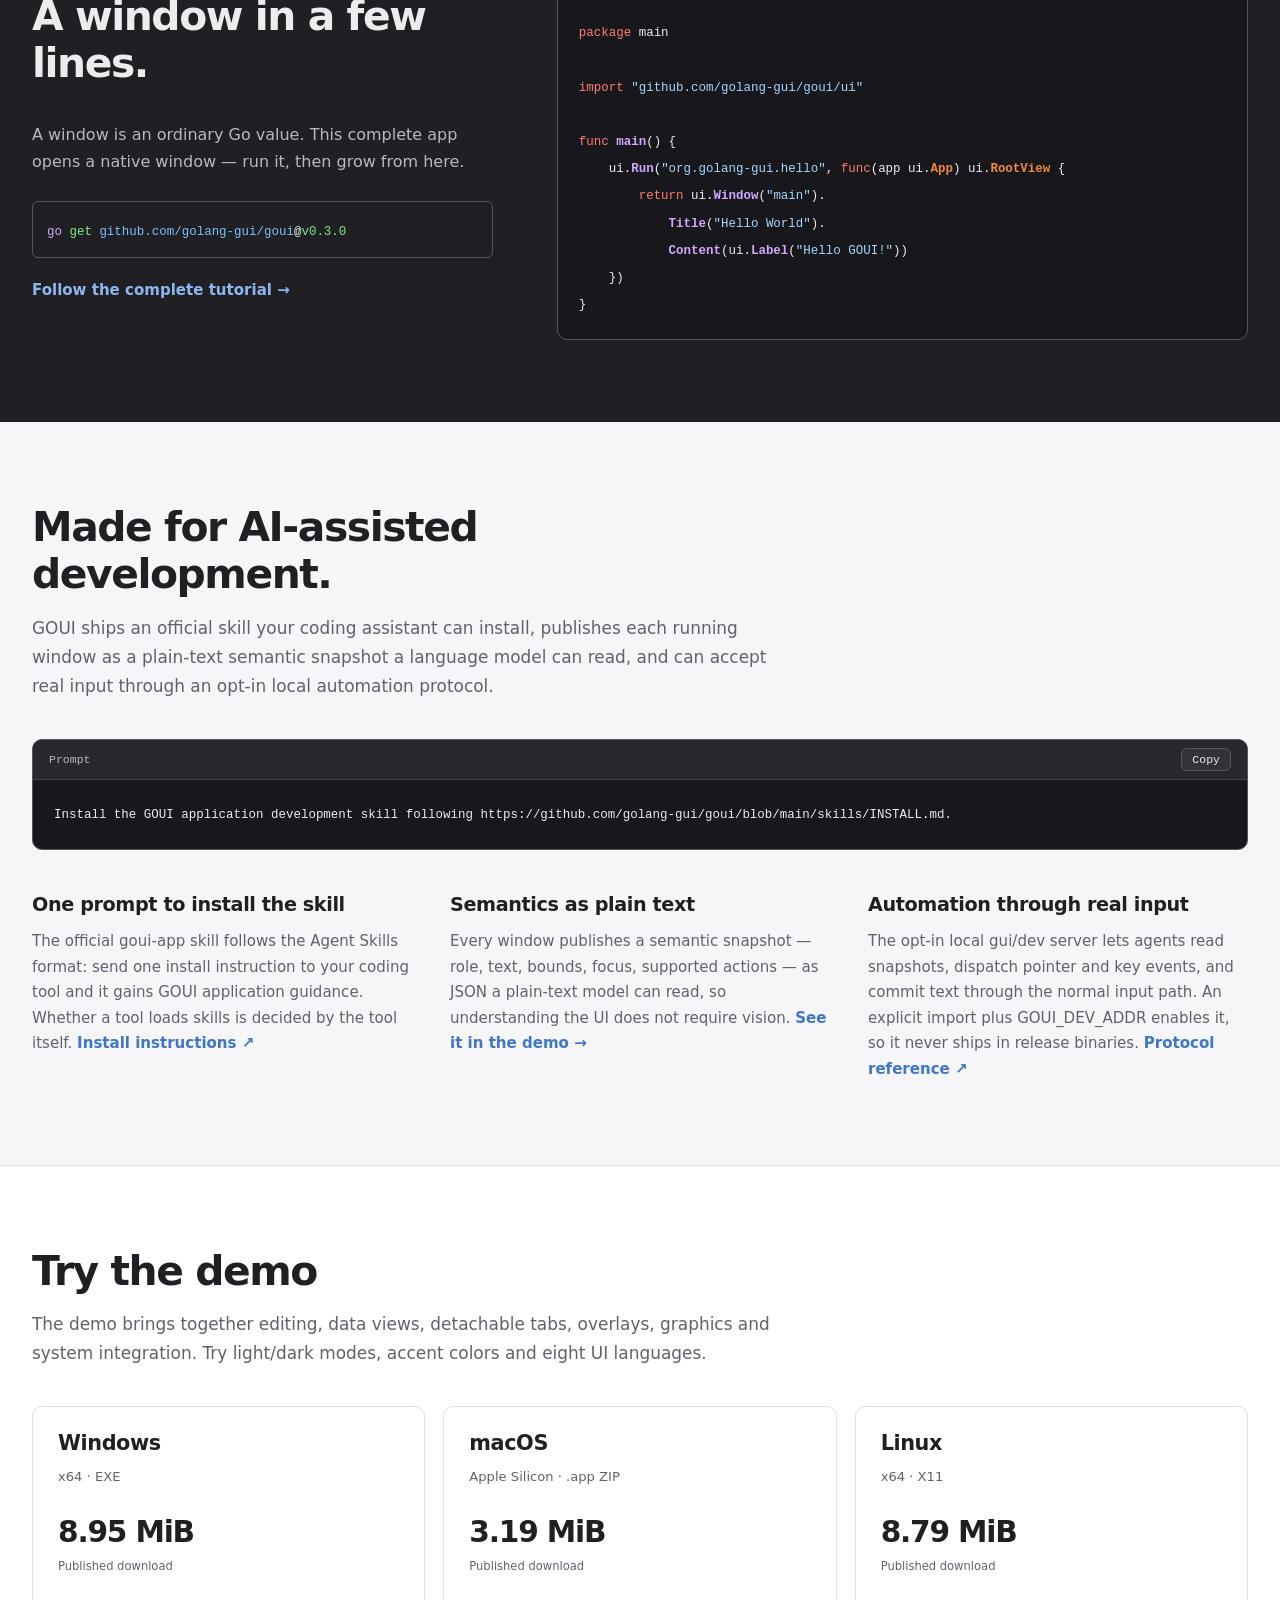
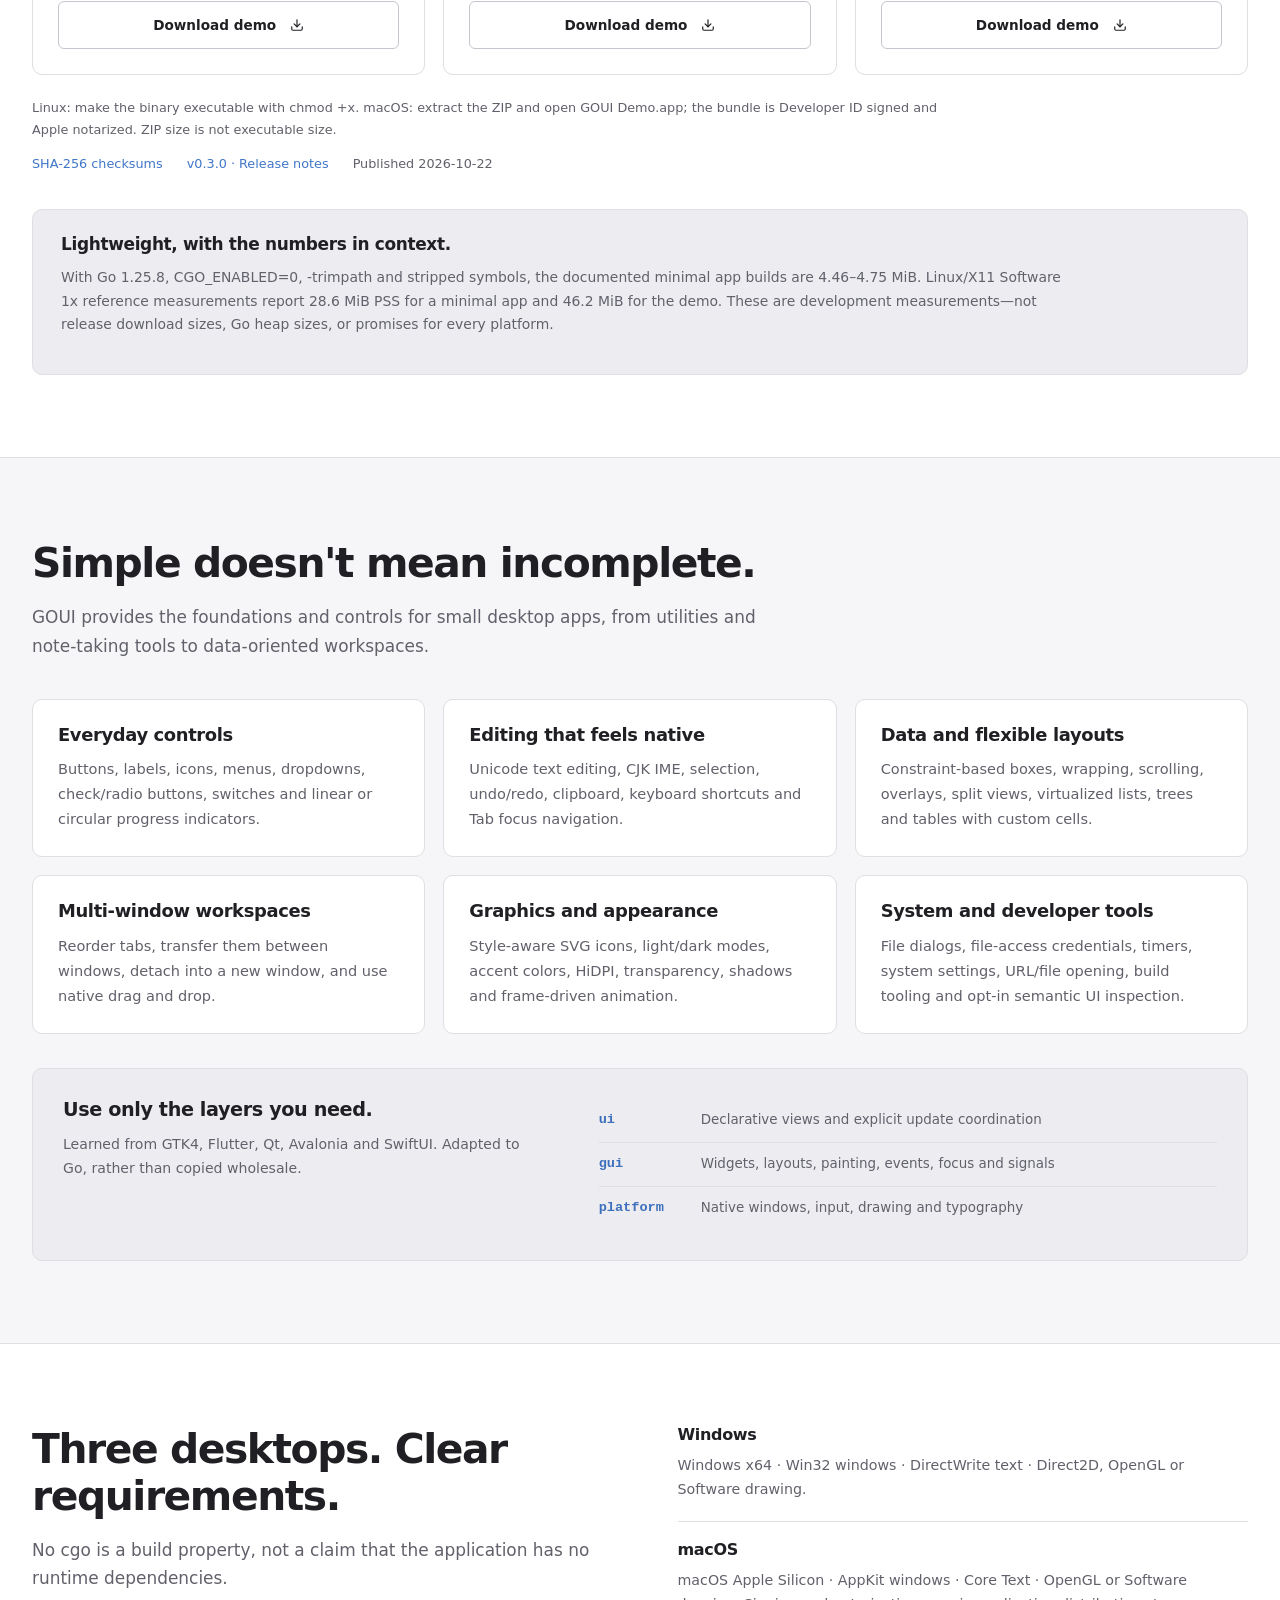
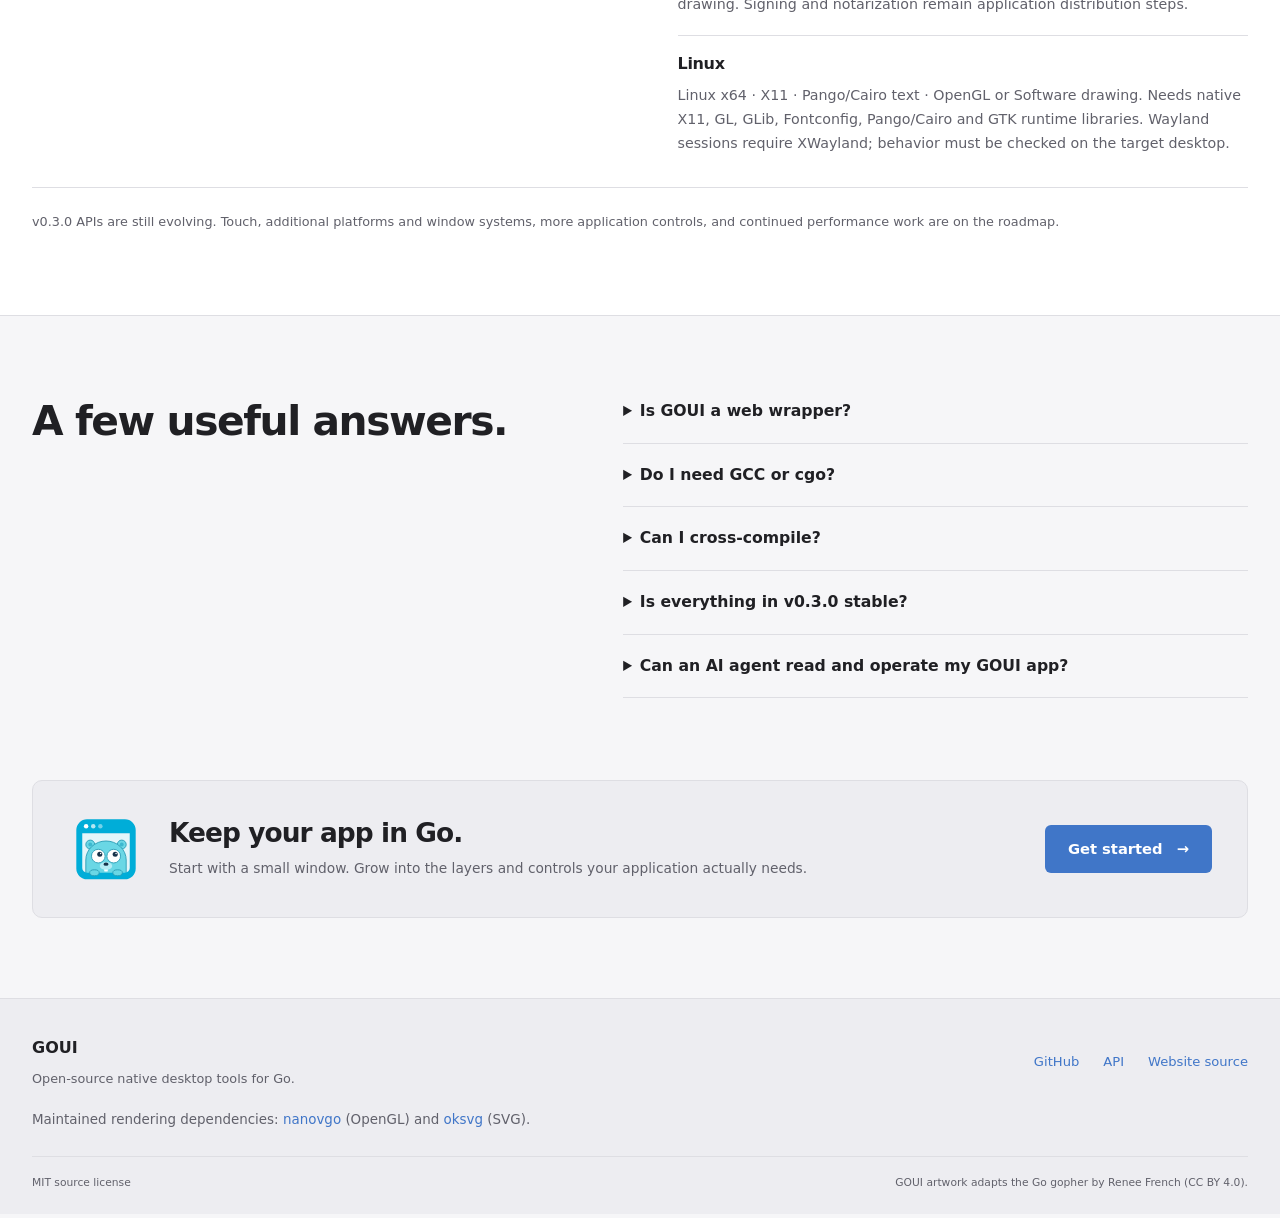
==== commit da4d7edf: "Update website for GOUI v0.3.0." ====
--- a/index.html
+++ b/index.html
@@ -33,7 +33,7 @@
 (function(){var t;try{t=localStorage.getItem("theme")}catch(e){}if(t!=="light"&&t!=="dark"){t=window.matchMedia("(prefers-color-scheme: dark)").matches?"dark":"light"}document.documentElement.dataset.theme=t})();
 </script>
   <script src="/assets/site.js" defer></script>
-  <script type="application/ld+json">{"@context":"https://schema.org","@id":"https://golang-gui.github.io/#project","@type":"SoftwareSourceCode","author":{"@type":"Organization","name":"golang-gui","url":"https://golang-gui.github.io/"},"codeRepository":"https://github.com/golang-gui/goui","description":"Build lightweight, modern desktop apps in Go with GOUI. A native Golang GUI framework for Windows, macOS and Linux, without cgo, GCC or a browser engine. Ships an AI skill, semantic UI snapshots for plain-text models, and an opt-in local automation protocol.","license":"https://opensource.org/license/mit","name":"GOUI","programmingLanguage":"Go","runtimePlatform":"Windows, macOS, Linux / X11","url":"https://golang-gui.github.io/","version":"v0.1.1"}</script>
+  <script type="application/ld+json">{"@context":"https://schema.org","@id":"https://golang-gui.github.io/#project","@type":"SoftwareSourceCode","author":{"@type":"Organization","name":"golang-gui","url":"https://golang-gui.github.io/"},"codeRepository":"https://github.com/golang-gui/goui","description":"Build lightweight, modern desktop apps in Go with GOUI. A native Golang GUI framework for Windows, macOS and Linux, without cgo, GCC or a browser engine. Ships an AI skill, semantic UI snapshots for plain-text models, and an opt-in local automation protocol.","license":"https://opensource.org/license/mit","name":"GOUI","programmingLanguage":"Go","runtimePlatform":"Windows, macOS, Linux / X11","url":"https://golang-gui.github.io/","version":"v0.3.0"}</script>
 </head>
 <body data-copy-label="Copy" data-copied-label="Copied" data-copy-failed="Copy unavailable. Select the code and copy it manually.">
   <a class="skip-link" href="#main">Skip to content</a>
@@ -90,7 +90,7 @@
 </section>
 
 <section class="section section-ink">
-  <div class="container code-section"><div class="code-copy"><h2>A window in a few lines.</h2><p>A window is an ordinary Go value. This complete app opens a native window — run it, then grow from here.</p><div class="install-line"><code><span class="tok-nb">go</span><span class="tok-w"> </span><span class="tok-nt">get</span><span class="tok-w"> </span><span class="tok-nv">github.com/golang-gui/goui</span><span class="tok-p">@</span><span class="tok-nt">v0.1.1</span></code></div><a class="text-link" href="/getting-started/">Follow the complete tutorial <span aria-hidden="true">→</span></a></div><div class="code-block"><div class="code-toolbar"><span>main.go</span><button type="button" data-copy hidden>Copy</button></div><pre><code><span class="tok-kn">package</span><span class="tok-w"> </span><span class="tok-nx">main</span><span class="tok-w">
+  <div class="container code-section"><div class="code-copy"><h2>A window in a few lines.</h2><p>A window is an ordinary Go value. This complete app opens a native window — run it, then grow from here.</p><div class="install-line"><code><span class="tok-nb">go</span><span class="tok-w"> </span><span class="tok-nt">get</span><span class="tok-w"> </span><span class="tok-nv">github.com/golang-gui/goui</span><span class="tok-p">@</span><span class="tok-nt">v0.3.0</span></code></div><a class="text-link" href="/getting-started/">Follow the complete tutorial <span aria-hidden="true">→</span></a></div><div class="code-block"><div class="code-toolbar"><span>main.go</span><button type="button" data-copy hidden>Copy</button></div><pre><code><span class="tok-kn">package</span><span class="tok-w"> </span><span class="tok-nx">main</span><span class="tok-w">
 </span><span class="tok-w">
 </span><span class="tok-kn">import</span><span class="tok-w"> </span><span class="tok-s">&#34;github.com/golang-gui/goui/ui&#34;</span><span class="tok-w">
 </span><span class="tok-w">
@@ -111,33 +111,33 @@
     <pre><code>Install the GOUI application development skill following https://github.com/golang-gui/goui/blob/main/skills/INSTALL.md.</code></pre>
   </div>
   <div class="reasons">
-    <article><h3>One prompt to install the skill</h3><p>The official goui-app skill follows the Agent Skills format: send one install instruction to your coding tool and it gains GOUI application guidance. Whether a tool loads skills is decided by the tool itself. <a class="text-link" href="https://github.com/golang-gui/goui/blob/v0.1.1/skills/INSTALL.md">Install instructions <span aria-hidden="true">↗</span></a></p></article>
+    <article><h3>One prompt to install the skill</h3><p>The official goui-app skill follows the Agent Skills format: send one install instruction to your coding tool and it gains GOUI application guidance. Whether a tool loads skills is decided by the tool itself. <a class="text-link" href="https://github.com/golang-gui/goui/blob/v0.3.0/skills/INSTALL.md">Install instructions <span aria-hidden="true">↗</span></a></p></article>
     <article><h3>Semantics as plain text</h3><p>Every window publishes a semantic snapshot — role, text, bounds, focus, supported actions — as JSON a plain-text model can read, so understanding the UI does not require vision. <a class="text-link" href="#demo">See it in the demo <span aria-hidden="true">→</span></a></p></article>
-    <article><h3>Automation through real input</h3><p>The opt-in local gui/dev server lets agents read snapshots, dispatch pointer and key events, and commit text through the normal input path. An explicit import plus GOUI_DEV_ADDR enables it, so it never ships in release binaries. <a class="text-link" href="https://github.com/golang-gui/goui/blob/v0.1.1/gui/dev/doc.go">Protocol reference <span aria-hidden="true">↗</span></a></p></article>
+    <article><h3>Automation through real input</h3><p>The opt-in local gui/dev server lets agents read snapshots, dispatch pointer and key events, and commit text through the normal input path. An explicit import plus GOUI_DEV_ADDR enables it, so it never ships in release binaries. <a class="text-link" href="https://github.com/golang-gui/goui/blob/v0.3.0/gui/dev/doc.go">Protocol reference <span aria-hidden="true">↗</span></a></p></article>
   </div>
 </section>
 
 <section class="section section-white" id="demo">
   <div class="container">
     <div class="section-heading"><h2>Try the demo</h2><p>The demo brings together editing, data views, detachable tabs, overlays, graphics and system integration. Try light/dark modes, accent colors and eight UI languages.</p></div>
-    <div class="downloads"><article class="download-card"><div class="download-platform"><h3>Windows</h3></div><p>x64 · EXE</p><p class="download-size"><strong>8.69 MiB</strong> <span>Published download</span></p><a class="button button-outline" href="https://github.com/golang-gui/goui/releases/download/v0.1.0/goui-demo-v0.1.0-windows-amd64.exe">Download demo <svg width="14" height="14" viewBox="0 0 24 24" fill="none" stroke="currentColor" stroke-width="2" stroke-linecap="round" stroke-linejoin="round" aria-hidden="true"><path d="M21 15v4a2 2 0 0 1-2 2H5a2 2 0 0 1-2-2v-4"/><path d="m7 10 5 5 5-5"/><path d="M12 15V3"/></svg></a></article><article class="download-card"><div class="download-platform"><h3>macOS</h3></div><p>Apple Silicon · .app ZIP</p><p class="download-size"><strong>3.12 MiB</strong> <span>Published download</span></p><a class="button button-outline" href="https://github.com/golang-gui/goui/releases/download/v0.1.0/goui-demo-v0.1.0-darwin-arm64.zip">Download demo <svg width="14" height="14" viewBox="0 0 24 24" fill="none" stroke="currentColor" stroke-width="2" stroke-linecap="round" stroke-linejoin="round" aria-hidden="true"><path d="M21 15v4a2 2 0 0 1-2 2H5a2 2 0 0 1-2-2v-4"/><path d="m7 10 5 5 5-5"/><path d="M12 15V3"/></svg></a></article><article class="download-card"><div class="download-platform"><h3>Linux</h3></div><p>x64 · X11</p><p class="download-size"><strong>8.56 MiB</strong> <span>Published download</span></p><a class="button button-outline" href="https://github.com/golang-gui/goui/releases/download/v0.1.0/goui-demo-v0.1.0-linux-amd64">Download demo <svg width="14" height="14" viewBox="0 0 24 24" fill="none" stroke="currentColor" stroke-width="2" stroke-linecap="round" stroke-linejoin="round" aria-hidden="true"><path d="M21 15v4a2 2 0 0 1-2 2H5a2 2 0 0 1-2-2v-4"/><path d="m7 10 5 5 5-5"/><path d="M12 15V3"/></svg></a></article></div>
-    <div class="download-details"><p>Linux: make the binary executable with chmod &#43;x. macOS: extract the ZIP and open GOUI Demo.app; the bundle is Developer ID signed and Apple notarized. ZIP size is not executable size.</p><div><a href="https://github.com/golang-gui/goui/releases/download/v0.1.0/SHA256SUMS">SHA-256 checksums</a><a href="https://github.com/golang-gui/goui/releases/tag/v0.1.0">v0.1.0 · Release notes</a><span>Published 2026-10-14</span></div></div>
+    <div class="downloads"><article class="download-card"><div class="download-platform"><h3>Windows</h3></div><p>x64 · EXE</p><p class="download-size"><strong>8.95 MiB</strong> <span>Published download</span></p><a class="button button-outline" href="https://github.com/golang-gui/goui/releases/download/v0.3.0/goui-demo-v0.3.0-windows-amd64.exe">Download demo <svg width="14" height="14" viewBox="0 0 24 24" fill="none" stroke="currentColor" stroke-width="2" stroke-linecap="round" stroke-linejoin="round" aria-hidden="true"><path d="M21 15v4a2 2 0 0 1-2 2H5a2 2 0 0 1-2-2v-4"/><path d="m7 10 5 5 5-5"/><path d="M12 15V3"/></svg></a></article><article class="download-card"><div class="download-platform"><h3>macOS</h3></div><p>Apple Silicon · .app ZIP</p><p class="download-size"><strong>3.19 MiB</strong> <span>Published download</span></p><a class="button button-outline" href="https://github.com/golang-gui/goui/releases/download/v0.3.0/goui-demo-v0.3.0-darwin-arm64.zip">Download demo <svg width="14" height="14" viewBox="0 0 24 24" fill="none" stroke="currentColor" stroke-width="2" stroke-linecap="round" stroke-linejoin="round" aria-hidden="true"><path d="M21 15v4a2 2 0 0 1-2 2H5a2 2 0 0 1-2-2v-4"/><path d="m7 10 5 5 5-5"/><path d="M12 15V3"/></svg></a></article><article class="download-card"><div class="download-platform"><h3>Linux</h3></div><p>x64 · X11</p><p class="download-size"><strong>8.79 MiB</strong> <span>Published download</span></p><a class="button button-outline" href="https://github.com/golang-gui/goui/releases/download/v0.3.0/goui-demo-v0.3.0-linux-amd64">Download demo <svg width="14" height="14" viewBox="0 0 24 24" fill="none" stroke="currentColor" stroke-width="2" stroke-linecap="round" stroke-linejoin="round" aria-hidden="true"><path d="M21 15v4a2 2 0 0 1-2 2H5a2 2 0 0 1-2-2v-4"/><path d="m7 10 5 5 5-5"/><path d="M12 15V3"/></svg></a></article></div>
+    <div class="download-details"><p>Linux: make the binary executable with chmod &#43;x. macOS: extract the ZIP and open GOUI Demo.app; the bundle is Developer ID signed and Apple notarized. ZIP size is not executable size.</p><div><a href="https://github.com/golang-gui/goui/releases/download/v0.3.0/SHA256SUMS">SHA-256 checksums</a><a href="https://github.com/golang-gui/goui/releases/tag/v0.3.0">v0.3.0 · Release notes</a><span>Published 2026-10-22</span></div></div>
     <aside class="measurement"><h3>Lightweight, with the numbers in context.</h3><p>With Go 1.25.8, CGO_ENABLED=0, -trimpath and stripped symbols, the documented minimal app builds are 4.46–4.75 MiB. Linux/X11 Software 1x reference measurements report 28.6 MiB PSS for a minimal app and 46.2 MiB for the demo. These are development measurements—not release download sizes, Go heap sizes, or promises for every platform.</p></aside>
   </div>
 </section>
 
 <section class="section container" id="features">
-  <div class="section-heading"><h2>Simple doesn&#39;t mean incomplete.</h2><p>The first release provides the foundations and controls for small desktop apps, from utilities and note-taking tools to data-oriented workspaces.</p></div>
+  <div class="section-heading"><h2>Simple doesn&#39;t mean incomplete.</h2><p>GOUI provides the foundations and controls for small desktop apps, from utilities and note-taking tools to data-oriented workspaces.</p></div>
   <div class="feature-grid"><article class="feature"><h3>Everyday controls</h3><p>Buttons, labels, icons, menus, dropdowns, check/radio buttons, switches and linear or circular progress indicators.</p></article><article class="feature"><h3>Editing that feels native</h3><p>Unicode text editing, CJK IME, selection, undo/redo, clipboard, keyboard shortcuts and Tab focus navigation.</p></article><article class="feature"><h3>Data and flexible layouts</h3><p>Constraint-based boxes, wrapping, scrolling, overlays, split views, virtualized lists, trees and tables with custom cells.</p></article><article class="feature"><h3>Multi-window workspaces</h3><p>Reorder tabs, transfer them between windows, detach into a new window, and use native drag and drop.</p></article><article class="feature"><h3>Graphics and appearance</h3><p>Style-aware SVG icons, light/dark modes, accent colors, HiDPI, transparency, shadows and frame-driven animation.</p></article><article class="feature"><h3>System and developer tools</h3><p>File dialogs, file-access credentials, timers, system settings, URL/file opening, build tooling and opt-in semantic UI inspection.</p></article></div>
   <div class="architecture"><div><h3>Use only the layers you need.</h3><p>Learned from GTK4, Flutter, Qt, Avalonia and SwiftUI. Adapted to Go, rather than copied wholesale.</p></div><dl><div><dt>ui</dt><dd>Declarative views and explicit update coordination</dd></div><div><dt>gui</dt><dd>Widgets, layouts, painting, events, focus and signals</dd></div><div><dt>platform</dt><dd>Native windows, input, drawing and typography</dd></div></dl></div>
 </section>
 
 <section class="section section-white">
   <div class="container platform-section"><div class="section-heading"><h2>Three desktops. Clear requirements.</h2><p>No cgo is a build property, not a claim that the application has no runtime dependencies.</p></div><div class="platform-list"><article><h3>Windows</h3><p>Windows x64 · Win32 windows · DirectWrite text · Direct2D, OpenGL or Software drawing.</p></article><article><h3>macOS</h3><p>macOS Apple Silicon · AppKit windows · Core Text · OpenGL or Software drawing. Signing and notarization remain application distribution steps.</p></article><article><h3>Linux</h3><p>Linux x64 · X11 · Pango/Cairo text · OpenGL or Software drawing. Needs native X11, GL, GLib, Fontconfig, Pango/Cairo and GTK runtime libraries. Wayland sessions require XWayland; behavior must be checked on the target desktop.</p></article></div></div>
-  <p class="container limitations">v0.1.1 is a first release: APIs are still evolving. Touch, additional platforms and window systems, more application controls, and continued performance work are on the roadmap.</p>
+  <p class="container limitations">v0.3.0 APIs are still evolving. Touch, additional platforms and window systems, more application controls, and continued performance work are on the roadmap.</p>
 </section>
 
-<section class="section container faq-section"><div class="section-heading"><h2>A few useful answers.</h2></div><div class="faq"><details><summary>Is GOUI a web wrapper?</summary><p>No. GOUI draws widgets through native graphics backends and uses native text layout. It does not embed a browser engine.</p></details><details><summary>Do I need GCC or cgo?</summary><p>No C/C&#43;&#43; compiler is required to build your app. GOUI supports CGO_ENABLED=0 and binds native libraries at runtime. Runtime library requirements still apply.</p></details><details><summary>Can I cross-compile?</summary><p>Supported targets can be built with the Go toolchain without cgo. Packaging, signing and actual platform validation are separate steps; a successful build does not verify native behavior.</p></details><details><summary>Is everything in v0.1.1 stable?</summary><p>No. This release is intended for building small applications and gathering practical feedback. Public APIs continue to evolve; pin a version and review changes when upgrading.</p></details><details><summary>Can an AI agent read and operate my GOUI app?</summary><p>Yes, with three building blocks: install the official goui-app skill for guidance, read the semantic snapshot as plain text for UI state, and optionally enable the local gui/dev server for snapshot, event and text APIs through real input dispatch. Automation stays in development builds and does not ship to users.</p></details></div></section>
+<section class="section container faq-section"><div class="section-heading"><h2>A few useful answers.</h2></div><div class="faq"><details><summary>Is GOUI a web wrapper?</summary><p>No. GOUI draws widgets through native graphics backends and uses native text layout. It does not embed a browser engine.</p></details><details><summary>Do I need GCC or cgo?</summary><p>No C/C&#43;&#43; compiler is required to build your app. GOUI supports CGO_ENABLED=0 and binds native libraries at runtime. Runtime library requirements still apply.</p></details><details><summary>Can I cross-compile?</summary><p>Supported targets can be built with the Go toolchain without cgo. Packaging, signing and actual platform validation are separate steps; a successful build does not verify native behavior.</p></details><details><summary>Is everything in v0.3.0 stable?</summary><p>No. This release is intended for building small applications and gathering practical feedback. Public APIs continue to evolve; pin a version and review changes when upgrading.</p></details><details><summary>Can an AI agent read and operate my GOUI app?</summary><p>Yes, with three building blocks: install the official goui-app skill for guidance, read the semantic snapshot as plain text for UI state, and optionally enable the local gui/dev server for snapshot, event and text APIs through real input dispatch. Automation stays in development builds and does not ship to users.</p></details></div></section>
 
 <section class="container final-cta"><img src="/assets/goui-mark.svg" alt="" width="76" height="76" loading="lazy"><div><h2>Keep your app in Go.</h2><p>Start with a small window. Grow into the layers and controls your application actually needs.</p></div><a class="button" href="/getting-started/">Get started <span aria-hidden="true">→</span></a></section>
 
@@ -145,11 +145,11 @@
   <footer class="site-footer">
     <div class="container footer-main">
       <div><a class="footer-brand" href="/">GOUI</a><p>Open-source native desktop tools for Go.</p></div>
-      <div class="footer-links"><a href="https://github.com/golang-gui/goui">GitHub</a><a href="https://pkg.go.dev/github.com/golang-gui/goui@v0.1.1">API</a><a href="https://github.com/golang-gui/golang-gui.github.io">Website source</a></div>
+      <div class="footer-links"><a href="https://github.com/golang-gui/goui">GitHub</a><a href="https://pkg.go.dev/github.com/golang-gui/goui@v0.3.0">API</a><a href="https://github.com/golang-gui/golang-gui.github.io">Website source</a></div>
     </div>
     <p class="container footer-dependencies">Maintained rendering dependencies: <a href="https://github.com/golang-gui/nanovgo">nanovgo</a> (OpenGL) and <a href="https://github.com/golang-gui/oksvg">oksvg</a> (SVG).</p>
     <div class="container footer-legal">
-      <a href="https://github.com/golang-gui/goui/blob/v0.1.1/LICENSE">MIT source license</a>
+      <a href="https://github.com/golang-gui/goui/blob/v0.3.0/LICENSE">MIT source license</a>
       <p><a href="https://go.dev/blog/gopher">GOUI artwork adapts the Go gopher by Renee French (CC BY 4.0).</a></p>
     </div>
   </footer>
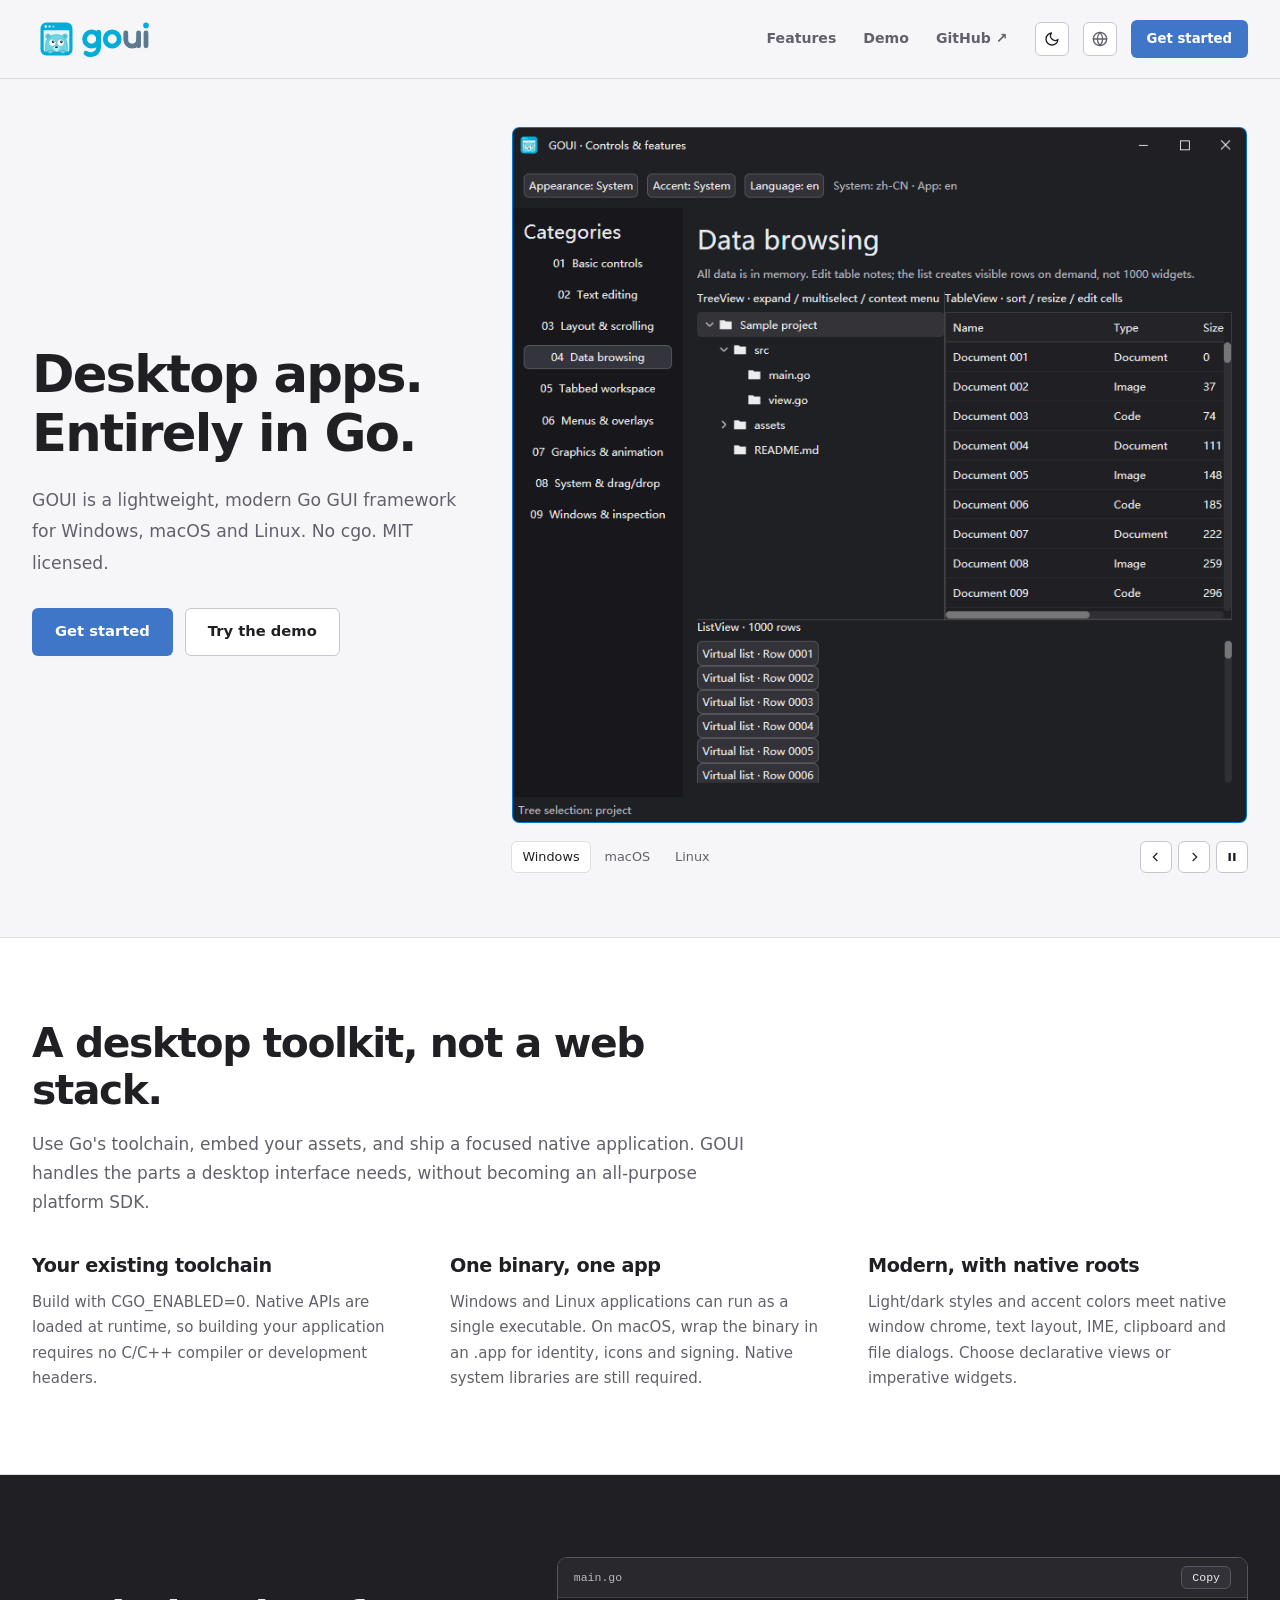
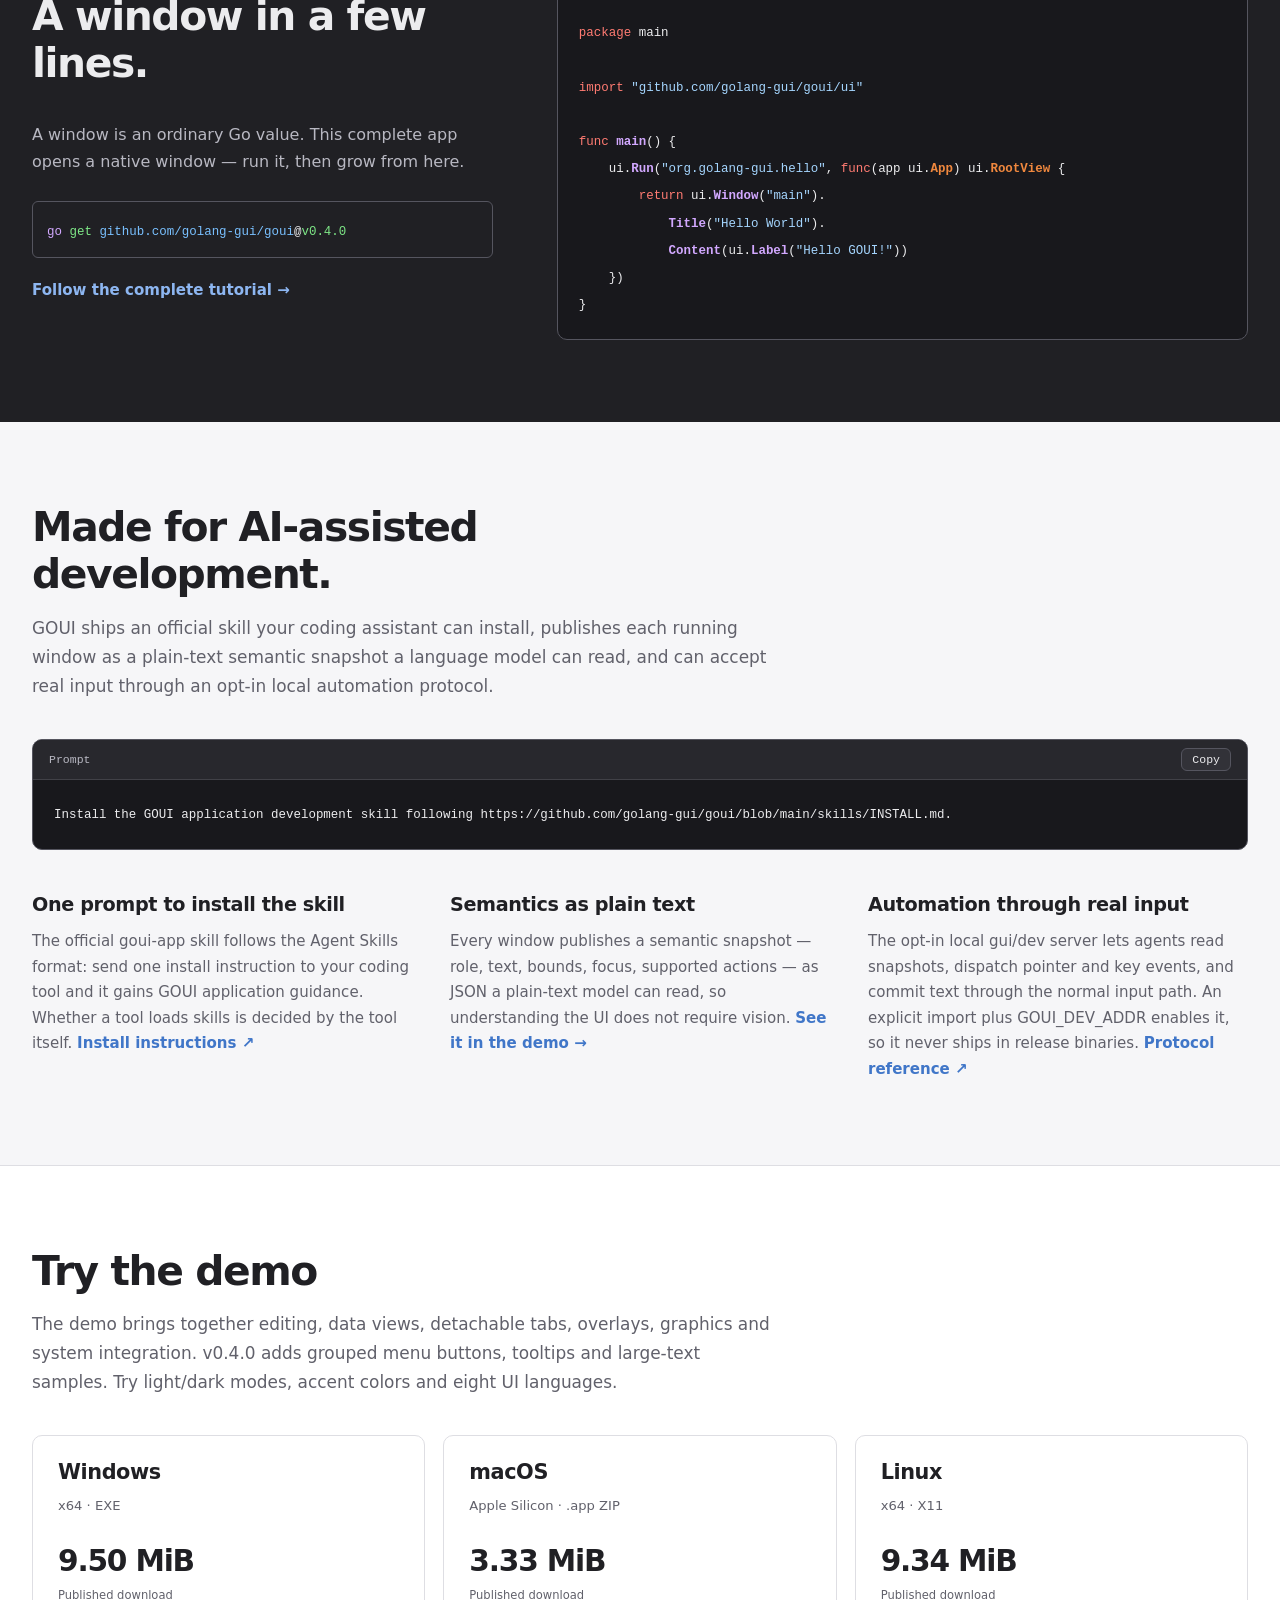
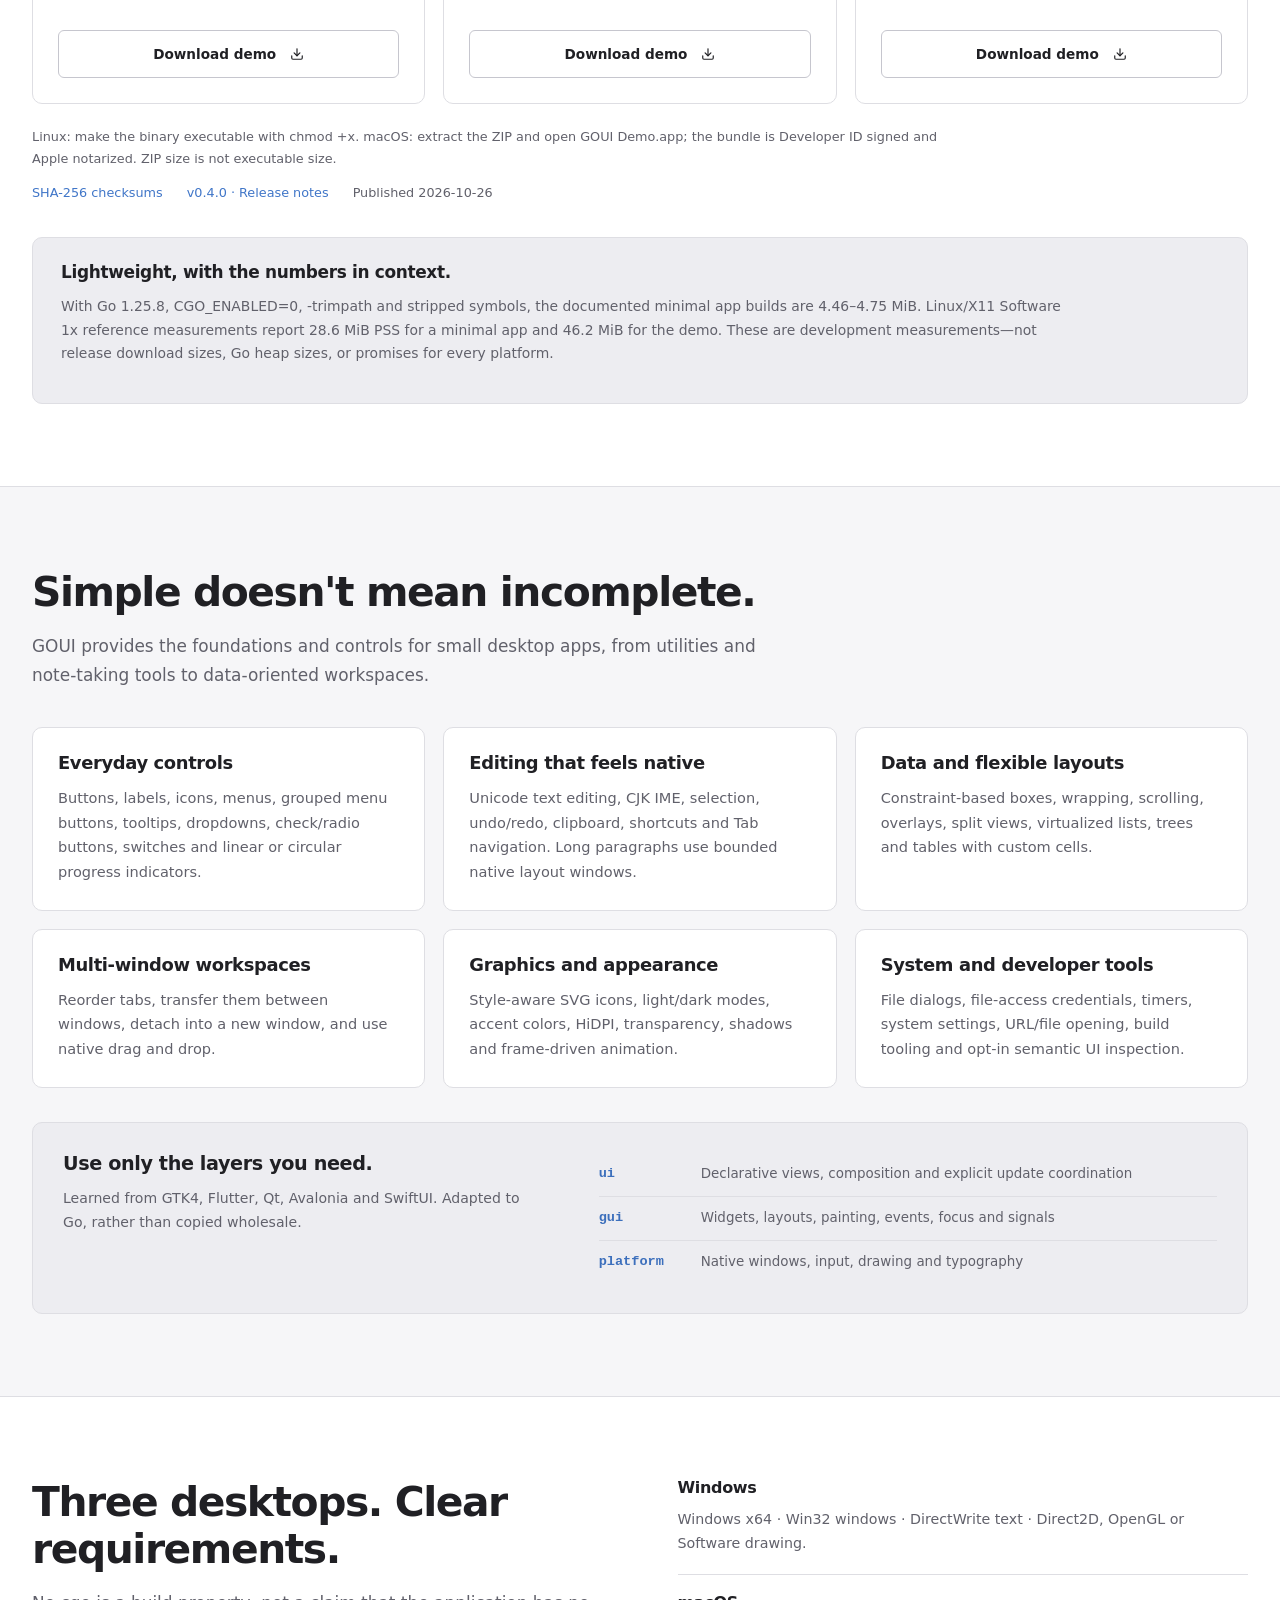
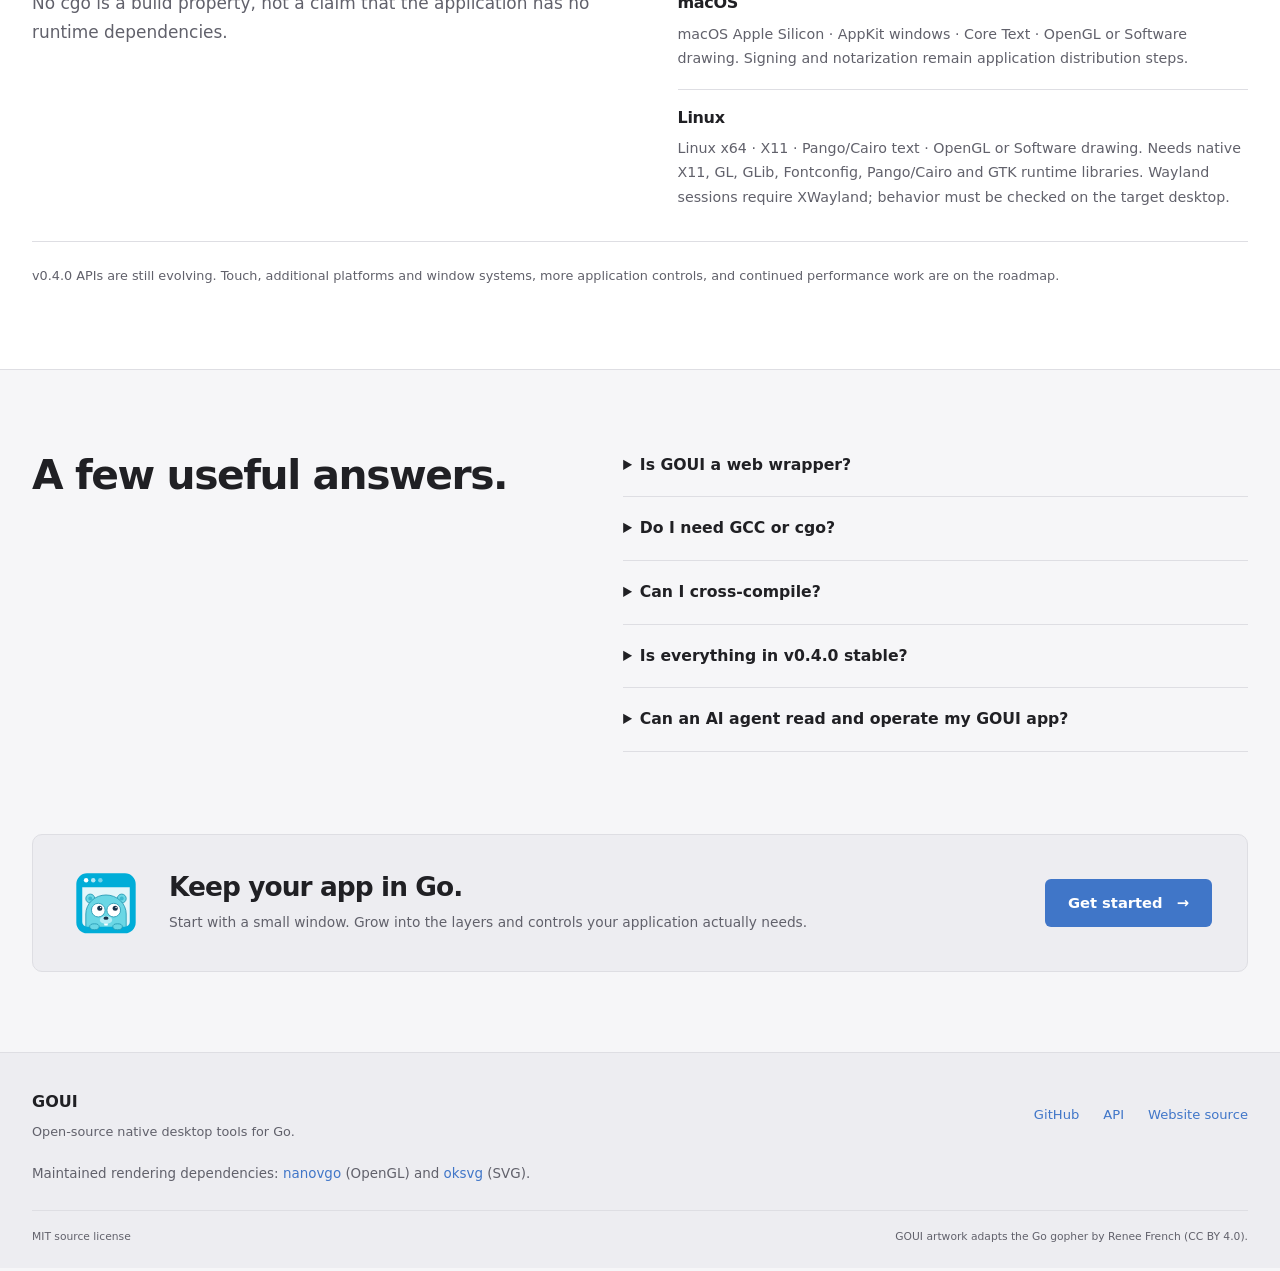
==== commit e1e52c61: "Update website for GOUI v0.4.0." ====
--- a/index.html
+++ b/index.html
@@ -33,7 +33,7 @@
 (function(){var t;try{t=localStorage.getItem("theme")}catch(e){}if(t!=="light"&&t!=="dark"){t=window.matchMedia("(prefers-color-scheme: dark)").matches?"dark":"light"}document.documentElement.dataset.theme=t})();
 </script>
   <script src="/assets/site.js" defer></script>
-  <script type="application/ld+json">{"@context":"https://schema.org","@id":"https://golang-gui.github.io/#project","@type":"SoftwareSourceCode","author":{"@type":"Organization","name":"golang-gui","url":"https://golang-gui.github.io/"},"codeRepository":"https://github.com/golang-gui/goui","description":"Build lightweight, modern desktop apps in Go with GOUI. A native Golang GUI framework for Windows, macOS and Linux, without cgo, GCC or a browser engine. Ships an AI skill, semantic UI snapshots for plain-text models, and an opt-in local automation protocol.","license":"https://opensource.org/license/mit","name":"GOUI","programmingLanguage":"Go","runtimePlatform":"Windows, macOS, Linux / X11","url":"https://golang-gui.github.io/","version":"v0.3.0"}</script>
+  <script type="application/ld+json">{"@context":"https://schema.org","@id":"https://golang-gui.github.io/#project","@type":"SoftwareSourceCode","author":{"@type":"Organization","name":"golang-gui","url":"https://golang-gui.github.io/"},"codeRepository":"https://github.com/golang-gui/goui","description":"Build lightweight, modern desktop apps in Go with GOUI. A native Golang GUI framework for Windows, macOS and Linux, without cgo, GCC or a browser engine. Ships an AI skill, semantic UI snapshots for plain-text models, and an opt-in local automation protocol.","license":"https://opensource.org/license/mit","name":"GOUI","programmingLanguage":"Go","runtimePlatform":"Windows, macOS, Linux / X11","url":"https://golang-gui.github.io/","version":"v0.4.0"}</script>
 </head>
 <body data-copy-label="Copy" data-copied-label="Copied" data-copy-failed="Copy unavailable. Select the code and copy it manually.">
   <a class="skip-link" href="#main">Skip to content</a>
@@ -90,7 +90,7 @@
 </section>
 
 <section class="section section-ink">
-  <div class="container code-section"><div class="code-copy"><h2>A window in a few lines.</h2><p>A window is an ordinary Go value. This complete app opens a native window — run it, then grow from here.</p><div class="install-line"><code><span class="tok-nb">go</span><span class="tok-w"> </span><span class="tok-nt">get</span><span class="tok-w"> </span><span class="tok-nv">github.com/golang-gui/goui</span><span class="tok-p">@</span><span class="tok-nt">v0.3.0</span></code></div><a class="text-link" href="/getting-started/">Follow the complete tutorial <span aria-hidden="true">→</span></a></div><div class="code-block"><div class="code-toolbar"><span>main.go</span><button type="button" data-copy hidden>Copy</button></div><pre><code><span class="tok-kn">package</span><span class="tok-w"> </span><span class="tok-nx">main</span><span class="tok-w">
+  <div class="container code-section"><div class="code-copy"><h2>A window in a few lines.</h2><p>A window is an ordinary Go value. This complete app opens a native window — run it, then grow from here.</p><div class="install-line"><code><span class="tok-nb">go</span><span class="tok-w"> </span><span class="tok-nt">get</span><span class="tok-w"> </span><span class="tok-nv">github.com/golang-gui/goui</span><span class="tok-p">@</span><span class="tok-nt">v0.4.0</span></code></div><a class="text-link" href="/getting-started/">Follow the complete tutorial <span aria-hidden="true">→</span></a></div><div class="code-block"><div class="code-toolbar"><span>main.go</span><button type="button" data-copy hidden>Copy</button></div><pre><code><span class="tok-kn">package</span><span class="tok-w"> </span><span class="tok-nx">main</span><span class="tok-w">
 </span><span class="tok-w">
 </span><span class="tok-kn">import</span><span class="tok-w"> </span><span class="tok-s">&#34;github.com/golang-gui/goui/ui&#34;</span><span class="tok-w">
 </span><span class="tok-w">
@@ -111,33 +111,33 @@
     <pre><code>Install the GOUI application development skill following https://github.com/golang-gui/goui/blob/main/skills/INSTALL.md.</code></pre>
   </div>
   <div class="reasons">
-    <article><h3>One prompt to install the skill</h3><p>The official goui-app skill follows the Agent Skills format: send one install instruction to your coding tool and it gains GOUI application guidance. Whether a tool loads skills is decided by the tool itself. <a class="text-link" href="https://github.com/golang-gui/goui/blob/v0.3.0/skills/INSTALL.md">Install instructions <span aria-hidden="true">↗</span></a></p></article>
+    <article><h3>One prompt to install the skill</h3><p>The official goui-app skill follows the Agent Skills format: send one install instruction to your coding tool and it gains GOUI application guidance. Whether a tool loads skills is decided by the tool itself. <a class="text-link" href="https://github.com/golang-gui/goui/blob/v0.4.0/skills/INSTALL.md">Install instructions <span aria-hidden="true">↗</span></a></p></article>
     <article><h3>Semantics as plain text</h3><p>Every window publishes a semantic snapshot — role, text, bounds, focus, supported actions — as JSON a plain-text model can read, so understanding the UI does not require vision. <a class="text-link" href="#demo">See it in the demo <span aria-hidden="true">→</span></a></p></article>
-    <article><h3>Automation through real input</h3><p>The opt-in local gui/dev server lets agents read snapshots, dispatch pointer and key events, and commit text through the normal input path. An explicit import plus GOUI_DEV_ADDR enables it, so it never ships in release binaries. <a class="text-link" href="https://github.com/golang-gui/goui/blob/v0.3.0/gui/dev/doc.go">Protocol reference <span aria-hidden="true">↗</span></a></p></article>
+    <article><h3>Automation through real input</h3><p>The opt-in local gui/dev server lets agents read snapshots, dispatch pointer and key events, and commit text through the normal input path. An explicit import plus GOUI_DEV_ADDR enables it, so it never ships in release binaries. <a class="text-link" href="https://github.com/golang-gui/goui/blob/v0.4.0/gui/dev/doc.go">Protocol reference <span aria-hidden="true">↗</span></a></p></article>
   </div>
 </section>
 
 <section class="section section-white" id="demo">
   <div class="container">
-    <div class="section-heading"><h2>Try the demo</h2><p>The demo brings together editing, data views, detachable tabs, overlays, graphics and system integration. Try light/dark modes, accent colors and eight UI languages.</p></div>
-    <div class="downloads"><article class="download-card"><div class="download-platform"><h3>Windows</h3></div><p>x64 · EXE</p><p class="download-size"><strong>8.95 MiB</strong> <span>Published download</span></p><a class="button button-outline" href="https://github.com/golang-gui/goui/releases/download/v0.3.0/goui-demo-v0.3.0-windows-amd64.exe">Download demo <svg width="14" height="14" viewBox="0 0 24 24" fill="none" stroke="currentColor" stroke-width="2" stroke-linecap="round" stroke-linejoin="round" aria-hidden="true"><path d="M21 15v4a2 2 0 0 1-2 2H5a2 2 0 0 1-2-2v-4"/><path d="m7 10 5 5 5-5"/><path d="M12 15V3"/></svg></a></article><article class="download-card"><div class="download-platform"><h3>macOS</h3></div><p>Apple Silicon · .app ZIP</p><p class="download-size"><strong>3.19 MiB</strong> <span>Published download</span></p><a class="button button-outline" href="https://github.com/golang-gui/goui/releases/download/v0.3.0/goui-demo-v0.3.0-darwin-arm64.zip">Download demo <svg width="14" height="14" viewBox="0 0 24 24" fill="none" stroke="currentColor" stroke-width="2" stroke-linecap="round" stroke-linejoin="round" aria-hidden="true"><path d="M21 15v4a2 2 0 0 1-2 2H5a2 2 0 0 1-2-2v-4"/><path d="m7 10 5 5 5-5"/><path d="M12 15V3"/></svg></a></article><article class="download-card"><div class="download-platform"><h3>Linux</h3></div><p>x64 · X11</p><p class="download-size"><strong>8.79 MiB</strong> <span>Published download</span></p><a class="button button-outline" href="https://github.com/golang-gui/goui/releases/download/v0.3.0/goui-demo-v0.3.0-linux-amd64">Download demo <svg width="14" height="14" viewBox="0 0 24 24" fill="none" stroke="currentColor" stroke-width="2" stroke-linecap="round" stroke-linejoin="round" aria-hidden="true"><path d="M21 15v4a2 2 0 0 1-2 2H5a2 2 0 0 1-2-2v-4"/><path d="m7 10 5 5 5-5"/><path d="M12 15V3"/></svg></a></article></div>
-    <div class="download-details"><p>Linux: make the binary executable with chmod &#43;x. macOS: extract the ZIP and open GOUI Demo.app; the bundle is Developer ID signed and Apple notarized. ZIP size is not executable size.</p><div><a href="https://github.com/golang-gui/goui/releases/download/v0.3.0/SHA256SUMS">SHA-256 checksums</a><a href="https://github.com/golang-gui/goui/releases/tag/v0.3.0">v0.3.0 · Release notes</a><span>Published 2026-10-22</span></div></div>
+    <div class="section-heading"><h2>Try the demo</h2><p>The demo brings together editing, data views, detachable tabs, overlays, graphics and system integration. v0.4.0 adds grouped menu buttons, tooltips and large-text samples. Try light/dark modes, accent colors and eight UI languages.</p></div>
+    <div class="downloads"><article class="download-card"><div class="download-platform"><h3>Windows</h3></div><p>x64 · EXE</p><p class="download-size"><strong>9.50 MiB</strong> <span>Published download</span></p><a class="button button-outline" href="https://github.com/golang-gui/goui/releases/download/v0.4.0/goui-demo-v0.4.0-windows-amd64.exe">Download demo <svg width="14" height="14" viewBox="0 0 24 24" fill="none" stroke="currentColor" stroke-width="2" stroke-linecap="round" stroke-linejoin="round" aria-hidden="true"><path d="M21 15v4a2 2 0 0 1-2 2H5a2 2 0 0 1-2-2v-4"/><path d="m7 10 5 5 5-5"/><path d="M12 15V3"/></svg></a></article><article class="download-card"><div class="download-platform"><h3>macOS</h3></div><p>Apple Silicon · .app ZIP</p><p class="download-size"><strong>3.33 MiB</strong> <span>Published download</span></p><a class="button button-outline" href="https://github.com/golang-gui/goui/releases/download/v0.4.0/goui-demo-v0.4.0-darwin-arm64.zip">Download demo <svg width="14" height="14" viewBox="0 0 24 24" fill="none" stroke="currentColor" stroke-width="2" stroke-linecap="round" stroke-linejoin="round" aria-hidden="true"><path d="M21 15v4a2 2 0 0 1-2 2H5a2 2 0 0 1-2-2v-4"/><path d="m7 10 5 5 5-5"/><path d="M12 15V3"/></svg></a></article><article class="download-card"><div class="download-platform"><h3>Linux</h3></div><p>x64 · X11</p><p class="download-size"><strong>9.34 MiB</strong> <span>Published download</span></p><a class="button button-outline" href="https://github.com/golang-gui/goui/releases/download/v0.4.0/goui-demo-v0.4.0-linux-amd64">Download demo <svg width="14" height="14" viewBox="0 0 24 24" fill="none" stroke="currentColor" stroke-width="2" stroke-linecap="round" stroke-linejoin="round" aria-hidden="true"><path d="M21 15v4a2 2 0 0 1-2 2H5a2 2 0 0 1-2-2v-4"/><path d="m7 10 5 5 5-5"/><path d="M12 15V3"/></svg></a></article></div>
+    <div class="download-details"><p>Linux: make the binary executable with chmod &#43;x. macOS: extract the ZIP and open GOUI Demo.app; the bundle is Developer ID signed and Apple notarized. ZIP size is not executable size.</p><div><a href="https://github.com/golang-gui/goui/releases/download/v0.4.0/SHA256SUMS">SHA-256 checksums</a><a href="https://github.com/golang-gui/goui/releases/tag/v0.4.0">v0.4.0 · Release notes</a><span>Published 2026-10-26</span></div></div>
     <aside class="measurement"><h3>Lightweight, with the numbers in context.</h3><p>With Go 1.25.8, CGO_ENABLED=0, -trimpath and stripped symbols, the documented minimal app builds are 4.46–4.75 MiB. Linux/X11 Software 1x reference measurements report 28.6 MiB PSS for a minimal app and 46.2 MiB for the demo. These are development measurements—not release download sizes, Go heap sizes, or promises for every platform.</p></aside>
   </div>
 </section>
 
 <section class="section container" id="features">
   <div class="section-heading"><h2>Simple doesn&#39;t mean incomplete.</h2><p>GOUI provides the foundations and controls for small desktop apps, from utilities and note-taking tools to data-oriented workspaces.</p></div>
-  <div class="feature-grid"><article class="feature"><h3>Everyday controls</h3><p>Buttons, labels, icons, menus, dropdowns, check/radio buttons, switches and linear or circular progress indicators.</p></article><article class="feature"><h3>Editing that feels native</h3><p>Unicode text editing, CJK IME, selection, undo/redo, clipboard, keyboard shortcuts and Tab focus navigation.</p></article><article class="feature"><h3>Data and flexible layouts</h3><p>Constraint-based boxes, wrapping, scrolling, overlays, split views, virtualized lists, trees and tables with custom cells.</p></article><article class="feature"><h3>Multi-window workspaces</h3><p>Reorder tabs, transfer them between windows, detach into a new window, and use native drag and drop.</p></article><article class="feature"><h3>Graphics and appearance</h3><p>Style-aware SVG icons, light/dark modes, accent colors, HiDPI, transparency, shadows and frame-driven animation.</p></article><article class="feature"><h3>System and developer tools</h3><p>File dialogs, file-access credentials, timers, system settings, URL/file opening, build tooling and opt-in semantic UI inspection.</p></article></div>
-  <div class="architecture"><div><h3>Use only the layers you need.</h3><p>Learned from GTK4, Flutter, Qt, Avalonia and SwiftUI. Adapted to Go, rather than copied wholesale.</p></div><dl><div><dt>ui</dt><dd>Declarative views and explicit update coordination</dd></div><div><dt>gui</dt><dd>Widgets, layouts, painting, events, focus and signals</dd></div><div><dt>platform</dt><dd>Native windows, input, drawing and typography</dd></div></dl></div>
+  <div class="feature-grid"><article class="feature"><h3>Everyday controls</h3><p>Buttons, labels, icons, menus, grouped menu buttons, tooltips, dropdowns, check/radio buttons, switches and linear or circular progress indicators.</p></article><article class="feature"><h3>Editing that feels native</h3><p>Unicode text editing, CJK IME, selection, undo/redo, clipboard, shortcuts and Tab navigation. Long paragraphs use bounded native layout windows.</p></article><article class="feature"><h3>Data and flexible layouts</h3><p>Constraint-based boxes, wrapping, scrolling, overlays, split views, virtualized lists, trees and tables with custom cells.</p></article><article class="feature"><h3>Multi-window workspaces</h3><p>Reorder tabs, transfer them between windows, detach into a new window, and use native drag and drop.</p></article><article class="feature"><h3>Graphics and appearance</h3><p>Style-aware SVG icons, light/dark modes, accent colors, HiDPI, transparency, shadows and frame-driven animation.</p></article><article class="feature"><h3>System and developer tools</h3><p>File dialogs, file-access credentials, timers, system settings, URL/file opening, build tooling and opt-in semantic UI inspection.</p></article></div>
+  <div class="architecture"><div><h3>Use only the layers you need.</h3><p>Learned from GTK4, Flutter, Qt, Avalonia and SwiftUI. Adapted to Go, rather than copied wholesale.</p></div><dl><div><dt>ui</dt><dd>Declarative views, composition and explicit update coordination</dd></div><div><dt>gui</dt><dd>Widgets, layouts, painting, events, focus and signals</dd></div><div><dt>platform</dt><dd>Native windows, input, drawing and typography</dd></div></dl></div>
 </section>
 
 <section class="section section-white">
   <div class="container platform-section"><div class="section-heading"><h2>Three desktops. Clear requirements.</h2><p>No cgo is a build property, not a claim that the application has no runtime dependencies.</p></div><div class="platform-list"><article><h3>Windows</h3><p>Windows x64 · Win32 windows · DirectWrite text · Direct2D, OpenGL or Software drawing.</p></article><article><h3>macOS</h3><p>macOS Apple Silicon · AppKit windows · Core Text · OpenGL or Software drawing. Signing and notarization remain application distribution steps.</p></article><article><h3>Linux</h3><p>Linux x64 · X11 · Pango/Cairo text · OpenGL or Software drawing. Needs native X11, GL, GLib, Fontconfig, Pango/Cairo and GTK runtime libraries. Wayland sessions require XWayland; behavior must be checked on the target desktop.</p></article></div></div>
-  <p class="container limitations">v0.3.0 APIs are still evolving. Touch, additional platforms and window systems, more application controls, and continued performance work are on the roadmap.</p>
+  <p class="container limitations">v0.4.0 APIs are still evolving. Touch, additional platforms and window systems, more application controls, and continued performance work are on the roadmap.</p>
 </section>
 
-<section class="section container faq-section"><div class="section-heading"><h2>A few useful answers.</h2></div><div class="faq"><details><summary>Is GOUI a web wrapper?</summary><p>No. GOUI draws widgets through native graphics backends and uses native text layout. It does not embed a browser engine.</p></details><details><summary>Do I need GCC or cgo?</summary><p>No C/C&#43;&#43; compiler is required to build your app. GOUI supports CGO_ENABLED=0 and binds native libraries at runtime. Runtime library requirements still apply.</p></details><details><summary>Can I cross-compile?</summary><p>Supported targets can be built with the Go toolchain without cgo. Packaging, signing and actual platform validation are separate steps; a successful build does not verify native behavior.</p></details><details><summary>Is everything in v0.3.0 stable?</summary><p>No. This release is intended for building small applications and gathering practical feedback. Public APIs continue to evolve; pin a version and review changes when upgrading.</p></details><details><summary>Can an AI agent read and operate my GOUI app?</summary><p>Yes, with three building blocks: install the official goui-app skill for guidance, read the semantic snapshot as plain text for UI state, and optionally enable the local gui/dev server for snapshot, event and text APIs through real input dispatch. Automation stays in development builds and does not ship to users.</p></details></div></section>
+<section class="section container faq-section"><div class="section-heading"><h2>A few useful answers.</h2></div><div class="faq"><details><summary>Is GOUI a web wrapper?</summary><p>No. GOUI draws widgets through native graphics backends and uses native text layout. It does not embed a browser engine.</p></details><details><summary>Do I need GCC or cgo?</summary><p>No C/C&#43;&#43; compiler is required to build your app. GOUI supports CGO_ENABLED=0 and binds native libraries at runtime. Runtime library requirements still apply.</p></details><details><summary>Can I cross-compile?</summary><p>Supported targets can be built with the Go toolchain without cgo. Packaging, signing and actual platform validation are separate steps; a successful build does not verify native behavior.</p></details><details><summary>Is everything in v0.4.0 stable?</summary><p>No. This release is intended for building small applications and gathering practical feedback. Public APIs continue to evolve; pin a version and review changes when upgrading.</p></details><details><summary>Can an AI agent read and operate my GOUI app?</summary><p>Yes, with three building blocks: install the official goui-app skill for guidance, read the semantic snapshot as plain text for UI state, and optionally enable the local gui/dev server for snapshot, event and text APIs through real input dispatch. Automation stays in development builds and does not ship to users.</p></details></div></section>
 
 <section class="container final-cta"><img src="/assets/goui-mark.svg" alt="" width="76" height="76" loading="lazy"><div><h2>Keep your app in Go.</h2><p>Start with a small window. Grow into the layers and controls your application actually needs.</p></div><a class="button" href="/getting-started/">Get started <span aria-hidden="true">→</span></a></section>
 
@@ -145,11 +145,11 @@
   <footer class="site-footer">
     <div class="container footer-main">
       <div><a class="footer-brand" href="/">GOUI</a><p>Open-source native desktop tools for Go.</p></div>
-      <div class="footer-links"><a href="https://github.com/golang-gui/goui">GitHub</a><a href="https://pkg.go.dev/github.com/golang-gui/goui@v0.3.0">API</a><a href="https://github.com/golang-gui/golang-gui.github.io">Website source</a></div>
+      <div class="footer-links"><a href="https://github.com/golang-gui/goui">GitHub</a><a href="https://pkg.go.dev/github.com/golang-gui/goui@v0.4.0">API</a><a href="https://github.com/golang-gui/golang-gui.github.io">Website source</a></div>
     </div>
     <p class="container footer-dependencies">Maintained rendering dependencies: <a href="https://github.com/golang-gui/nanovgo">nanovgo</a> (OpenGL) and <a href="https://github.com/golang-gui/oksvg">oksvg</a> (SVG).</p>
     <div class="container footer-legal">
-      <a href="https://github.com/golang-gui/goui/blob/v0.3.0/LICENSE">MIT source license</a>
+      <a href="https://github.com/golang-gui/goui/blob/v0.4.0/LICENSE">MIT source license</a>
       <p><a href="https://go.dev/blog/gopher">GOUI artwork adapts the Go gopher by Renee French (CC BY 4.0).</a></p>
     </div>
   </footer>
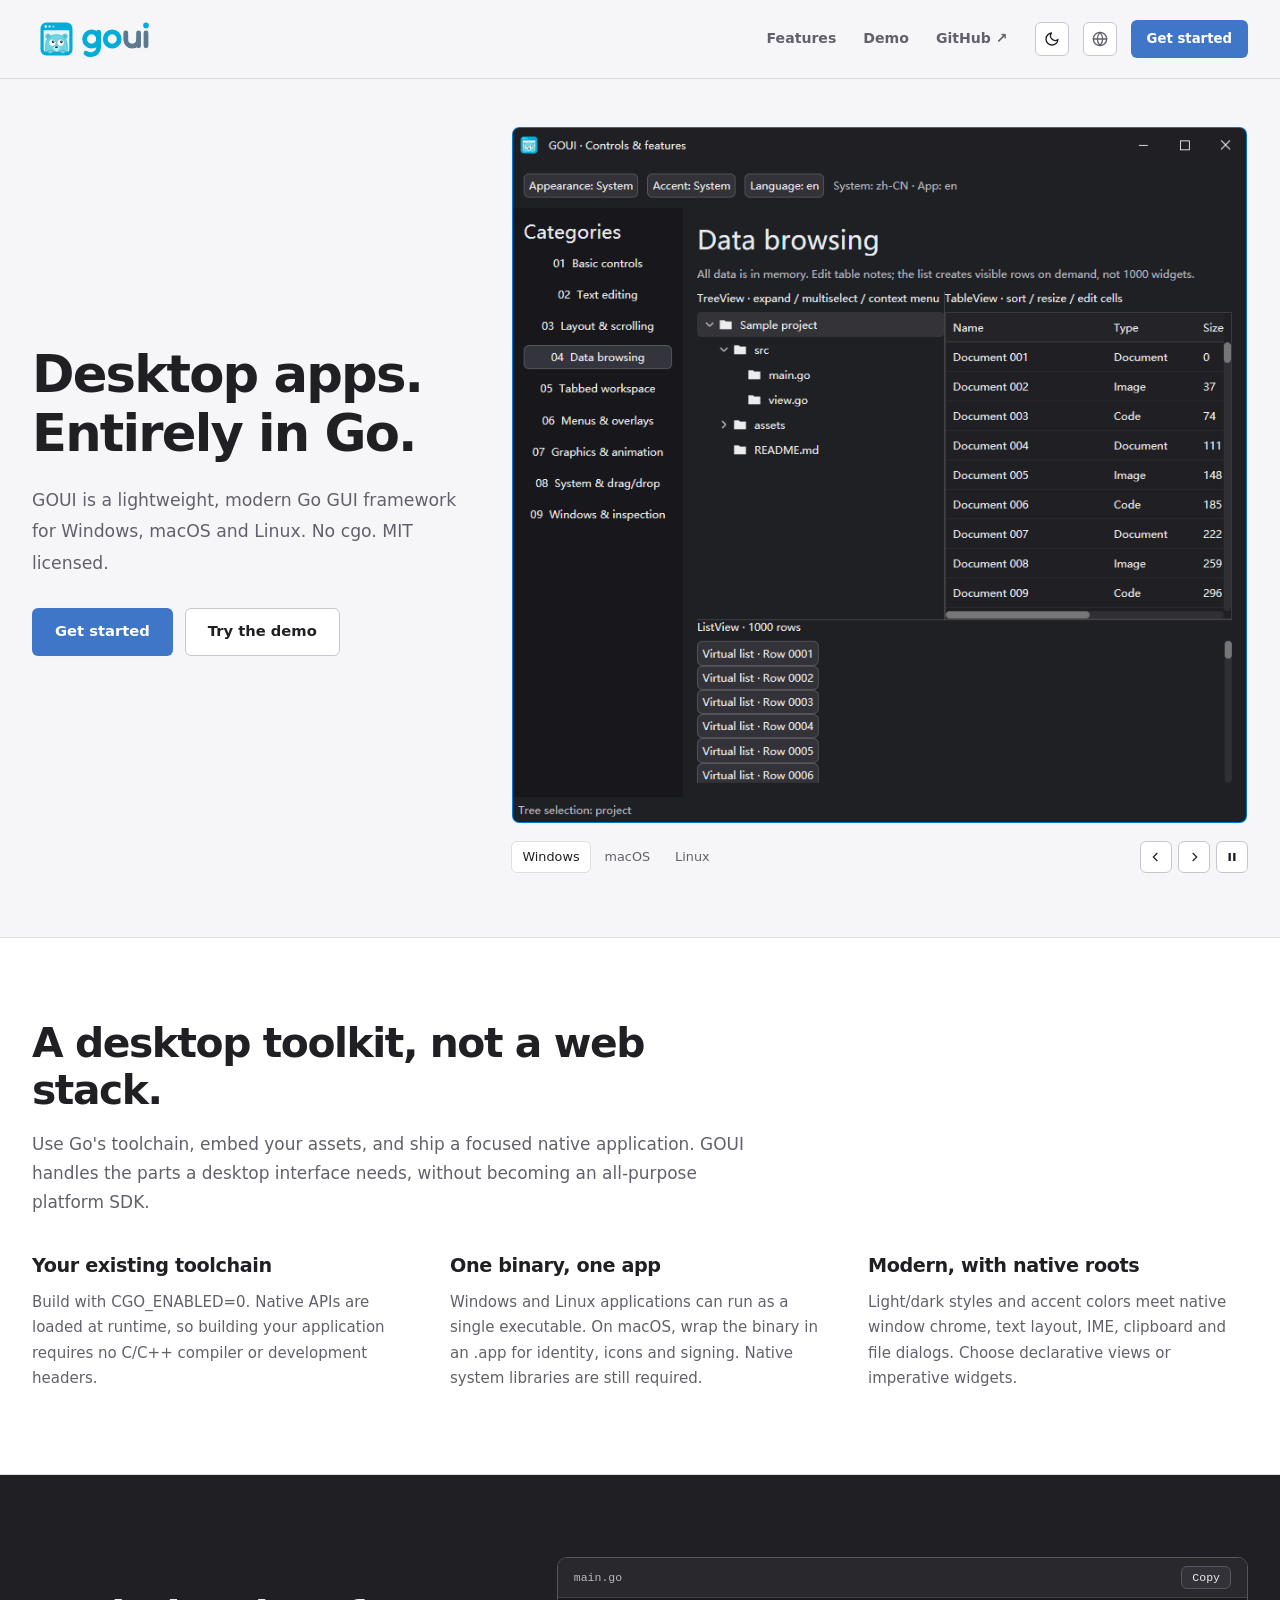
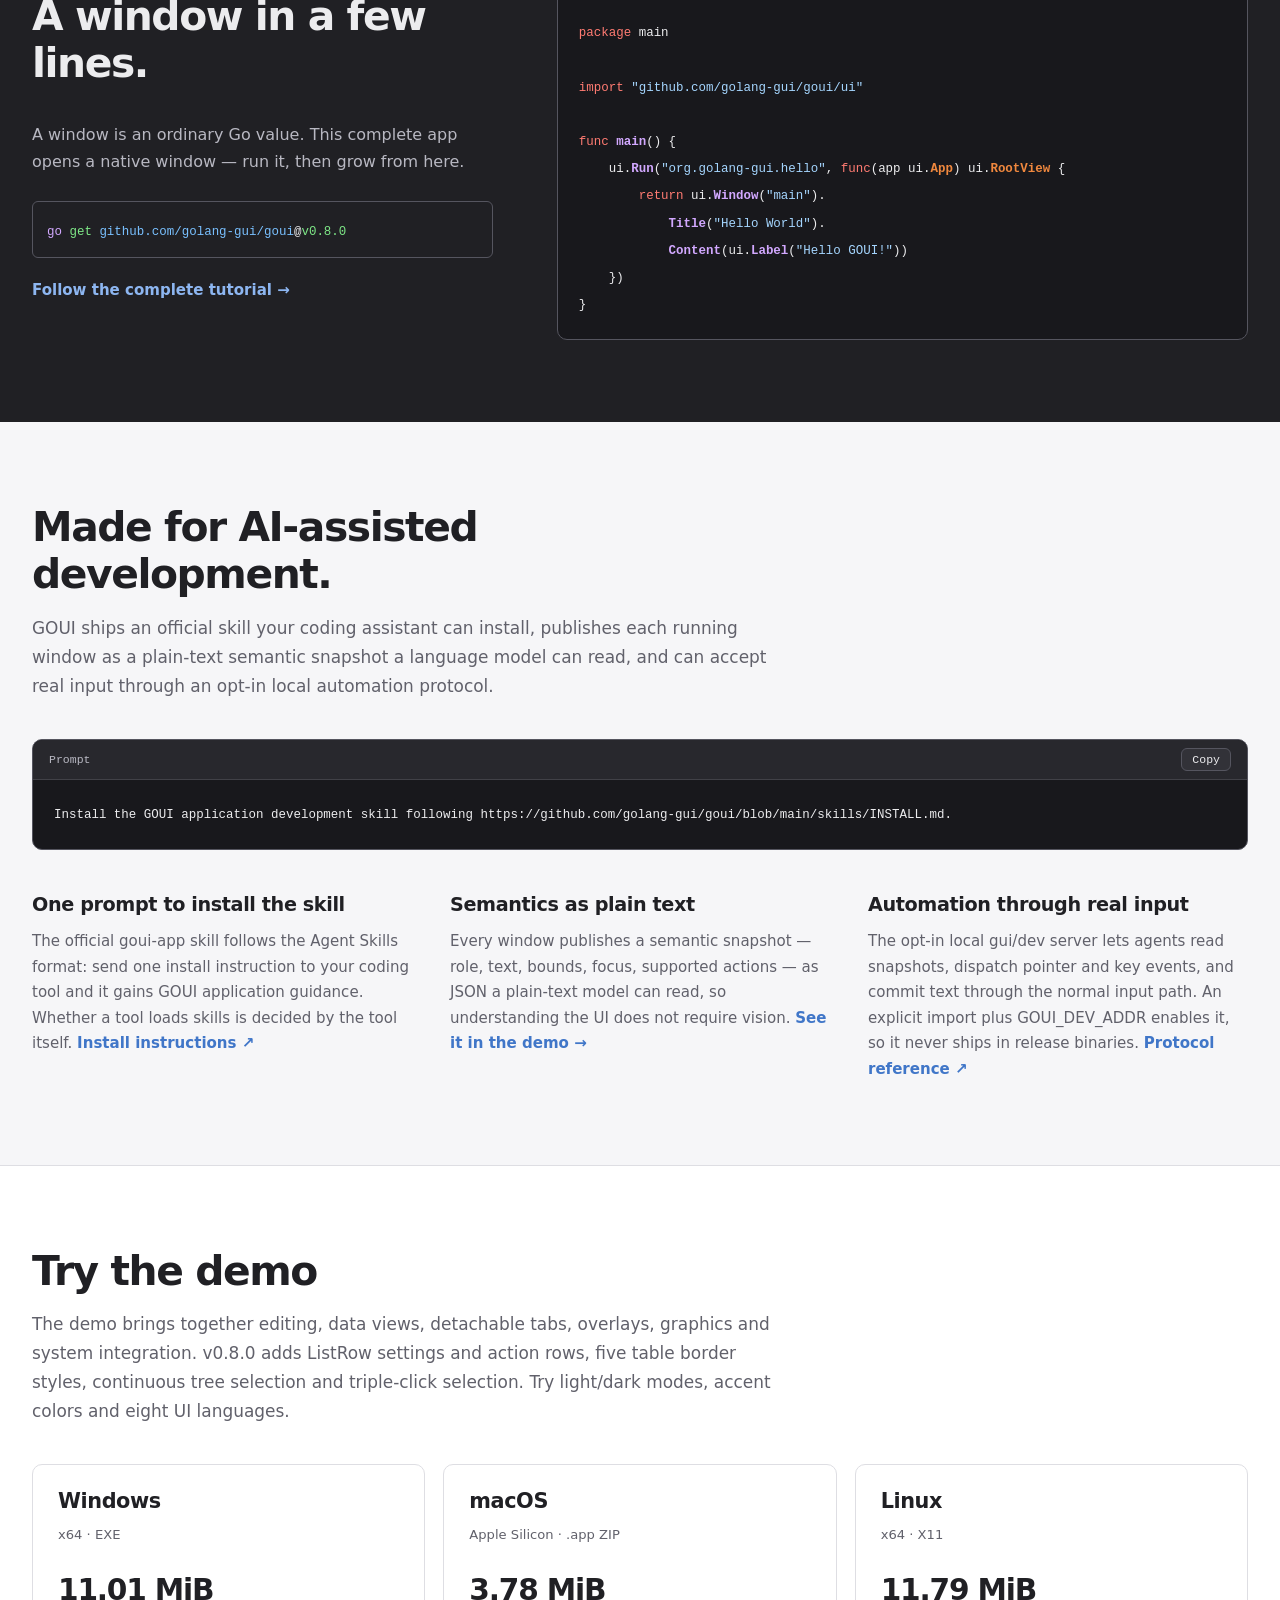
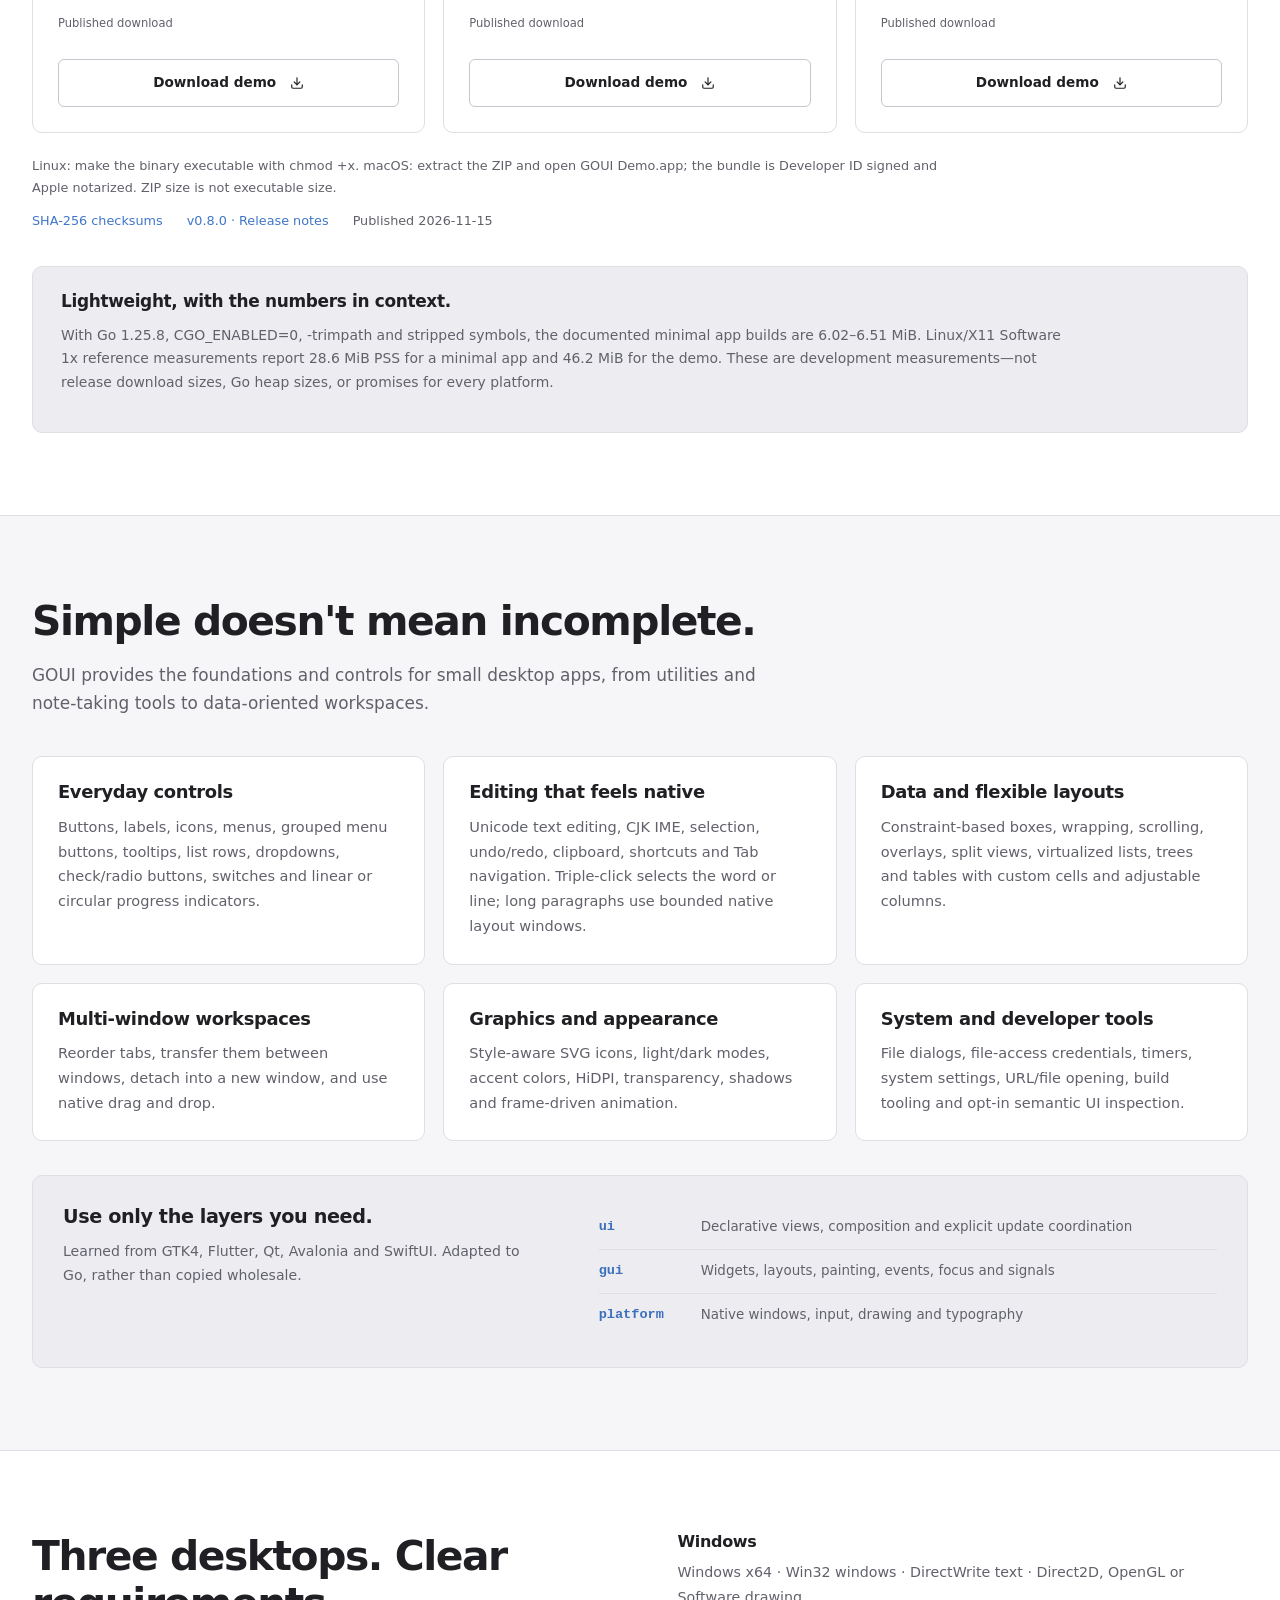
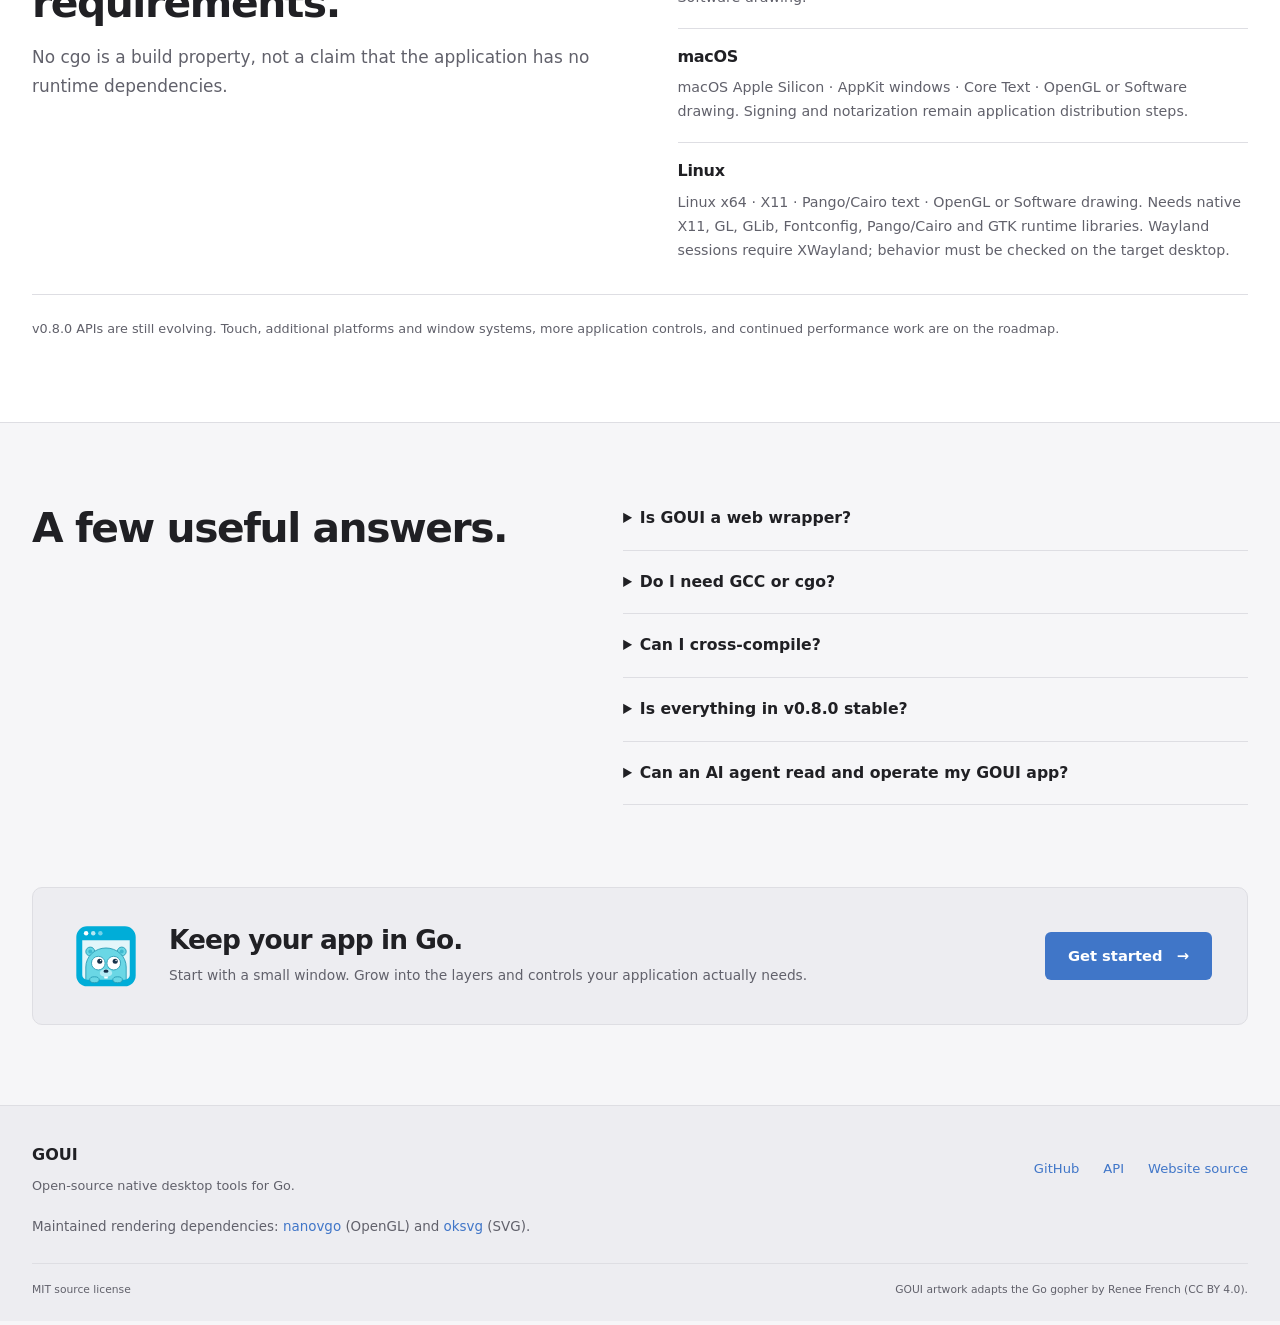
==== commit d6e8e20b: "Update website for GOUI v0.8.0." ====
--- a/index.html
+++ b/index.html
@@ -33,7 +33,7 @@
 (function(){var t;try{t=localStorage.getItem("theme")}catch(e){}if(t!=="light"&&t!=="dark"){t=window.matchMedia("(prefers-color-scheme: dark)").matches?"dark":"light"}document.documentElement.dataset.theme=t})();
 </script>
   <script src="/assets/site.js" defer></script>
-  <script type="application/ld+json">{"@context":"https://schema.org","@id":"https://golang-gui.github.io/#project","@type":"SoftwareSourceCode","author":{"@type":"Organization","name":"golang-gui","url":"https://golang-gui.github.io/"},"codeRepository":"https://github.com/golang-gui/goui","description":"Build lightweight, modern desktop apps in Go with GOUI. A native Golang GUI framework for Windows, macOS and Linux, without cgo, GCC or a browser engine. Ships an AI skill, semantic UI snapshots for plain-text models, and an opt-in local automation protocol.","license":"https://opensource.org/license/mit","name":"GOUI","programmingLanguage":"Go","runtimePlatform":"Windows, macOS, Linux / X11","url":"https://golang-gui.github.io/","version":"v0.4.0"}</script>
+  <script type="application/ld+json">{"@context":"https://schema.org","@id":"https://golang-gui.github.io/#project","@type":"SoftwareSourceCode","author":{"@type":"Organization","name":"golang-gui","url":"https://golang-gui.github.io/"},"codeRepository":"https://github.com/golang-gui/goui","description":"Build lightweight, modern desktop apps in Go with GOUI. A native Golang GUI framework for Windows, macOS and Linux, without cgo, GCC or a browser engine. Ships an AI skill, semantic UI snapshots for plain-text models, and an opt-in local automation protocol.","license":"https://opensource.org/license/mit","name":"GOUI","programmingLanguage":"Go","runtimePlatform":"Windows, macOS, Linux / X11","url":"https://golang-gui.github.io/","version":"v0.8.0"}</script>
 </head>
 <body data-copy-label="Copy" data-copied-label="Copied" data-copy-failed="Copy unavailable. Select the code and copy it manually.">
   <a class="skip-link" href="#main">Skip to content</a>
@@ -90,7 +90,7 @@
 </section>
 
 <section class="section section-ink">
-  <div class="container code-section"><div class="code-copy"><h2>A window in a few lines.</h2><p>A window is an ordinary Go value. This complete app opens a native window — run it, then grow from here.</p><div class="install-line"><code><span class="tok-nb">go</span><span class="tok-w"> </span><span class="tok-nt">get</span><span class="tok-w"> </span><span class="tok-nv">github.com/golang-gui/goui</span><span class="tok-p">@</span><span class="tok-nt">v0.4.0</span></code></div><a class="text-link" href="/getting-started/">Follow the complete tutorial <span aria-hidden="true">→</span></a></div><div class="code-block"><div class="code-toolbar"><span>main.go</span><button type="button" data-copy hidden>Copy</button></div><pre><code><span class="tok-kn">package</span><span class="tok-w"> </span><span class="tok-nx">main</span><span class="tok-w">
+  <div class="container code-section"><div class="code-copy"><h2>A window in a few lines.</h2><p>A window is an ordinary Go value. This complete app opens a native window — run it, then grow from here.</p><div class="install-line"><code><span class="tok-nb">go</span><span class="tok-w"> </span><span class="tok-nt">get</span><span class="tok-w"> </span><span class="tok-nv">github.com/golang-gui/goui</span><span class="tok-p">@</span><span class="tok-nt">v0.8.0</span></code></div><a class="text-link" href="/getting-started/">Follow the complete tutorial <span aria-hidden="true">→</span></a></div><div class="code-block"><div class="code-toolbar"><span>main.go</span><button type="button" data-copy hidden>Copy</button></div><pre><code><span class="tok-kn">package</span><span class="tok-w"> </span><span class="tok-nx">main</span><span class="tok-w">
 </span><span class="tok-w">
 </span><span class="tok-kn">import</span><span class="tok-w"> </span><span class="tok-s">&#34;github.com/golang-gui/goui/ui&#34;</span><span class="tok-w">
 </span><span class="tok-w">
@@ -111,33 +111,33 @@
     <pre><code>Install the GOUI application development skill following https://github.com/golang-gui/goui/blob/main/skills/INSTALL.md.</code></pre>
   </div>
   <div class="reasons">
-    <article><h3>One prompt to install the skill</h3><p>The official goui-app skill follows the Agent Skills format: send one install instruction to your coding tool and it gains GOUI application guidance. Whether a tool loads skills is decided by the tool itself. <a class="text-link" href="https://github.com/golang-gui/goui/blob/v0.4.0/skills/INSTALL.md">Install instructions <span aria-hidden="true">↗</span></a></p></article>
+    <article><h3>One prompt to install the skill</h3><p>The official goui-app skill follows the Agent Skills format: send one install instruction to your coding tool and it gains GOUI application guidance. Whether a tool loads skills is decided by the tool itself. <a class="text-link" href="https://github.com/golang-gui/goui/blob/v0.8.0/skills/INSTALL.md">Install instructions <span aria-hidden="true">↗</span></a></p></article>
     <article><h3>Semantics as plain text</h3><p>Every window publishes a semantic snapshot — role, text, bounds, focus, supported actions — as JSON a plain-text model can read, so understanding the UI does not require vision. <a class="text-link" href="#demo">See it in the demo <span aria-hidden="true">→</span></a></p></article>
-    <article><h3>Automation through real input</h3><p>The opt-in local gui/dev server lets agents read snapshots, dispatch pointer and key events, and commit text through the normal input path. An explicit import plus GOUI_DEV_ADDR enables it, so it never ships in release binaries. <a class="text-link" href="https://github.com/golang-gui/goui/blob/v0.4.0/gui/dev/doc.go">Protocol reference <span aria-hidden="true">↗</span></a></p></article>
+    <article><h3>Automation through real input</h3><p>The opt-in local gui/dev server lets agents read snapshots, dispatch pointer and key events, and commit text through the normal input path. An explicit import plus GOUI_DEV_ADDR enables it, so it never ships in release binaries. <a class="text-link" href="https://github.com/golang-gui/goui/blob/v0.8.0/gui/dev/doc.go">Protocol reference <span aria-hidden="true">↗</span></a></p></article>
   </div>
 </section>
 
 <section class="section section-white" id="demo">
   <div class="container">
-    <div class="section-heading"><h2>Try the demo</h2><p>The demo brings together editing, data views, detachable tabs, overlays, graphics and system integration. v0.4.0 adds grouped menu buttons, tooltips and large-text samples. Try light/dark modes, accent colors and eight UI languages.</p></div>
-    <div class="downloads"><article class="download-card"><div class="download-platform"><h3>Windows</h3></div><p>x64 · EXE</p><p class="download-size"><strong>9.50 MiB</strong> <span>Published download</span></p><a class="button button-outline" href="https://github.com/golang-gui/goui/releases/download/v0.4.0/goui-demo-v0.4.0-windows-amd64.exe">Download demo <svg width="14" height="14" viewBox="0 0 24 24" fill="none" stroke="currentColor" stroke-width="2" stroke-linecap="round" stroke-linejoin="round" aria-hidden="true"><path d="M21 15v4a2 2 0 0 1-2 2H5a2 2 0 0 1-2-2v-4"/><path d="m7 10 5 5 5-5"/><path d="M12 15V3"/></svg></a></article><article class="download-card"><div class="download-platform"><h3>macOS</h3></div><p>Apple Silicon · .app ZIP</p><p class="download-size"><strong>3.33 MiB</strong> <span>Published download</span></p><a class="button button-outline" href="https://github.com/golang-gui/goui/releases/download/v0.4.0/goui-demo-v0.4.0-darwin-arm64.zip">Download demo <svg width="14" height="14" viewBox="0 0 24 24" fill="none" stroke="currentColor" stroke-width="2" stroke-linecap="round" stroke-linejoin="round" aria-hidden="true"><path d="M21 15v4a2 2 0 0 1-2 2H5a2 2 0 0 1-2-2v-4"/><path d="m7 10 5 5 5-5"/><path d="M12 15V3"/></svg></a></article><article class="download-card"><div class="download-platform"><h3>Linux</h3></div><p>x64 · X11</p><p class="download-size"><strong>9.34 MiB</strong> <span>Published download</span></p><a class="button button-outline" href="https://github.com/golang-gui/goui/releases/download/v0.4.0/goui-demo-v0.4.0-linux-amd64">Download demo <svg width="14" height="14" viewBox="0 0 24 24" fill="none" stroke="currentColor" stroke-width="2" stroke-linecap="round" stroke-linejoin="round" aria-hidden="true"><path d="M21 15v4a2 2 0 0 1-2 2H5a2 2 0 0 1-2-2v-4"/><path d="m7 10 5 5 5-5"/><path d="M12 15V3"/></svg></a></article></div>
-    <div class="download-details"><p>Linux: make the binary executable with chmod &#43;x. macOS: extract the ZIP and open GOUI Demo.app; the bundle is Developer ID signed and Apple notarized. ZIP size is not executable size.</p><div><a href="https://github.com/golang-gui/goui/releases/download/v0.4.0/SHA256SUMS">SHA-256 checksums</a><a href="https://github.com/golang-gui/goui/releases/tag/v0.4.0">v0.4.0 · Release notes</a><span>Published 2026-10-26</span></div></div>
-    <aside class="measurement"><h3>Lightweight, with the numbers in context.</h3><p>With Go 1.25.8, CGO_ENABLED=0, -trimpath and stripped symbols, the documented minimal app builds are 4.46–4.75 MiB. Linux/X11 Software 1x reference measurements report 28.6 MiB PSS for a minimal app and 46.2 MiB for the demo. These are development measurements—not release download sizes, Go heap sizes, or promises for every platform.</p></aside>
+    <div class="section-heading"><h2>Try the demo</h2><p>The demo brings together editing, data views, detachable tabs, overlays, graphics and system integration. v0.8.0 adds ListRow settings and action rows, five table border styles, continuous tree selection and triple-click selection. Try light/dark modes, accent colors and eight UI languages.</p></div>
+    <div class="downloads"><article class="download-card"><div class="download-platform"><h3>Windows</h3></div><p>x64 · EXE</p><p class="download-size"><strong>11.01 MiB</strong> <span>Published download</span></p><a class="button button-outline" href="https://github.com/golang-gui/goui/releases/download/v0.8.0/goui-demo-v0.8.0-windows-amd64.exe">Download demo <svg width="14" height="14" viewBox="0 0 24 24" fill="none" stroke="currentColor" stroke-width="2" stroke-linecap="round" stroke-linejoin="round" aria-hidden="true"><path d="M21 15v4a2 2 0 0 1-2 2H5a2 2 0 0 1-2-2v-4"/><path d="m7 10 5 5 5-5"/><path d="M12 15V3"/></svg></a></article><article class="download-card"><div class="download-platform"><h3>macOS</h3></div><p>Apple Silicon · .app ZIP</p><p class="download-size"><strong>3.78 MiB</strong> <span>Published download</span></p><a class="button button-outline" href="https://github.com/golang-gui/goui/releases/download/v0.8.0/goui-demo-v0.8.0-darwin-arm64.zip">Download demo <svg width="14" height="14" viewBox="0 0 24 24" fill="none" stroke="currentColor" stroke-width="2" stroke-linecap="round" stroke-linejoin="round" aria-hidden="true"><path d="M21 15v4a2 2 0 0 1-2 2H5a2 2 0 0 1-2-2v-4"/><path d="m7 10 5 5 5-5"/><path d="M12 15V3"/></svg></a></article><article class="download-card"><div class="download-platform"><h3>Linux</h3></div><p>x64 · X11</p><p class="download-size"><strong>11.79 MiB</strong> <span>Published download</span></p><a class="button button-outline" href="https://github.com/golang-gui/goui/releases/download/v0.8.0/goui-demo-v0.8.0-linux-amd64">Download demo <svg width="14" height="14" viewBox="0 0 24 24" fill="none" stroke="currentColor" stroke-width="2" stroke-linecap="round" stroke-linejoin="round" aria-hidden="true"><path d="M21 15v4a2 2 0 0 1-2 2H5a2 2 0 0 1-2-2v-4"/><path d="m7 10 5 5 5-5"/><path d="M12 15V3"/></svg></a></article></div>
+    <div class="download-details"><p>Linux: make the binary executable with chmod &#43;x. macOS: extract the ZIP and open GOUI Demo.app; the bundle is Developer ID signed and Apple notarized. ZIP size is not executable size.</p><div><a href="https://github.com/golang-gui/goui/releases/download/v0.8.0/SHA256SUMS">SHA-256 checksums</a><a href="https://github.com/golang-gui/goui/releases/tag/v0.8.0">v0.8.0 · Release notes</a><span>Published 2026-11-15</span></div></div>
+    <aside class="measurement"><h3>Lightweight, with the numbers in context.</h3><p>With Go 1.25.8, CGO_ENABLED=0, -trimpath and stripped symbols, the documented minimal app builds are 6.02–6.51 MiB. Linux/X11 Software 1x reference measurements report 28.6 MiB PSS for a minimal app and 46.2 MiB for the demo. These are development measurements—not release download sizes, Go heap sizes, or promises for every platform.</p></aside>
   </div>
 </section>
 
 <section class="section container" id="features">
   <div class="section-heading"><h2>Simple doesn&#39;t mean incomplete.</h2><p>GOUI provides the foundations and controls for small desktop apps, from utilities and note-taking tools to data-oriented workspaces.</p></div>
-  <div class="feature-grid"><article class="feature"><h3>Everyday controls</h3><p>Buttons, labels, icons, menus, grouped menu buttons, tooltips, dropdowns, check/radio buttons, switches and linear or circular progress indicators.</p></article><article class="feature"><h3>Editing that feels native</h3><p>Unicode text editing, CJK IME, selection, undo/redo, clipboard, shortcuts and Tab navigation. Long paragraphs use bounded native layout windows.</p></article><article class="feature"><h3>Data and flexible layouts</h3><p>Constraint-based boxes, wrapping, scrolling, overlays, split views, virtualized lists, trees and tables with custom cells.</p></article><article class="feature"><h3>Multi-window workspaces</h3><p>Reorder tabs, transfer them between windows, detach into a new window, and use native drag and drop.</p></article><article class="feature"><h3>Graphics and appearance</h3><p>Style-aware SVG icons, light/dark modes, accent colors, HiDPI, transparency, shadows and frame-driven animation.</p></article><article class="feature"><h3>System and developer tools</h3><p>File dialogs, file-access credentials, timers, system settings, URL/file opening, build tooling and opt-in semantic UI inspection.</p></article></div>
+  <div class="feature-grid"><article class="feature"><h3>Everyday controls</h3><p>Buttons, labels, icons, menus, grouped menu buttons, tooltips, list rows, dropdowns, check/radio buttons, switches and linear or circular progress indicators.</p></article><article class="feature"><h3>Editing that feels native</h3><p>Unicode text editing, CJK IME, selection, undo/redo, clipboard, shortcuts and Tab navigation. Triple-click selects the word or line; long paragraphs use bounded native layout windows.</p></article><article class="feature"><h3>Data and flexible layouts</h3><p>Constraint-based boxes, wrapping, scrolling, overlays, split views, virtualized lists, trees and tables with custom cells and adjustable columns.</p></article><article class="feature"><h3>Multi-window workspaces</h3><p>Reorder tabs, transfer them between windows, detach into a new window, and use native drag and drop.</p></article><article class="feature"><h3>Graphics and appearance</h3><p>Style-aware SVG icons, light/dark modes, accent colors, HiDPI, transparency, shadows and frame-driven animation.</p></article><article class="feature"><h3>System and developer tools</h3><p>File dialogs, file-access credentials, timers, system settings, URL/file opening, build tooling and opt-in semantic UI inspection.</p></article></div>
   <div class="architecture"><div><h3>Use only the layers you need.</h3><p>Learned from GTK4, Flutter, Qt, Avalonia and SwiftUI. Adapted to Go, rather than copied wholesale.</p></div><dl><div><dt>ui</dt><dd>Declarative views, composition and explicit update coordination</dd></div><div><dt>gui</dt><dd>Widgets, layouts, painting, events, focus and signals</dd></div><div><dt>platform</dt><dd>Native windows, input, drawing and typography</dd></div></dl></div>
 </section>
 
 <section class="section section-white">
   <div class="container platform-section"><div class="section-heading"><h2>Three desktops. Clear requirements.</h2><p>No cgo is a build property, not a claim that the application has no runtime dependencies.</p></div><div class="platform-list"><article><h3>Windows</h3><p>Windows x64 · Win32 windows · DirectWrite text · Direct2D, OpenGL or Software drawing.</p></article><article><h3>macOS</h3><p>macOS Apple Silicon · AppKit windows · Core Text · OpenGL or Software drawing. Signing and notarization remain application distribution steps.</p></article><article><h3>Linux</h3><p>Linux x64 · X11 · Pango/Cairo text · OpenGL or Software drawing. Needs native X11, GL, GLib, Fontconfig, Pango/Cairo and GTK runtime libraries. Wayland sessions require XWayland; behavior must be checked on the target desktop.</p></article></div></div>
-  <p class="container limitations">v0.4.0 APIs are still evolving. Touch, additional platforms and window systems, more application controls, and continued performance work are on the roadmap.</p>
+  <p class="container limitations">v0.8.0 APIs are still evolving. Touch, additional platforms and window systems, more application controls, and continued performance work are on the roadmap.</p>
 </section>
 
-<section class="section container faq-section"><div class="section-heading"><h2>A few useful answers.</h2></div><div class="faq"><details><summary>Is GOUI a web wrapper?</summary><p>No. GOUI draws widgets through native graphics backends and uses native text layout. It does not embed a browser engine.</p></details><details><summary>Do I need GCC or cgo?</summary><p>No C/C&#43;&#43; compiler is required to build your app. GOUI supports CGO_ENABLED=0 and binds native libraries at runtime. Runtime library requirements still apply.</p></details><details><summary>Can I cross-compile?</summary><p>Supported targets can be built with the Go toolchain without cgo. Packaging, signing and actual platform validation are separate steps; a successful build does not verify native behavior.</p></details><details><summary>Is everything in v0.4.0 stable?</summary><p>No. This release is intended for building small applications and gathering practical feedback. Public APIs continue to evolve; pin a version and review changes when upgrading.</p></details><details><summary>Can an AI agent read and operate my GOUI app?</summary><p>Yes, with three building blocks: install the official goui-app skill for guidance, read the semantic snapshot as plain text for UI state, and optionally enable the local gui/dev server for snapshot, event and text APIs through real input dispatch. Automation stays in development builds and does not ship to users.</p></details></div></section>
+<section class="section container faq-section"><div class="section-heading"><h2>A few useful answers.</h2></div><div class="faq"><details><summary>Is GOUI a web wrapper?</summary><p>No. GOUI draws widgets through native graphics backends and uses native text layout. It does not embed a browser engine.</p></details><details><summary>Do I need GCC or cgo?</summary><p>No C/C&#43;&#43; compiler is required to build your app. GOUI supports CGO_ENABLED=0 and binds native libraries at runtime. Runtime library requirements still apply.</p></details><details><summary>Can I cross-compile?</summary><p>Supported targets can be built with the Go toolchain without cgo. Packaging, signing and actual platform validation are separate steps; a successful build does not verify native behavior.</p></details><details><summary>Is everything in v0.8.0 stable?</summary><p>No. This release is intended for building small applications and gathering practical feedback. Public APIs continue to evolve; pin a version and review changes when upgrading.</p></details><details><summary>Can an AI agent read and operate my GOUI app?</summary><p>Yes, with three building blocks: install the official goui-app skill for guidance, read the semantic snapshot as plain text for UI state, and optionally enable the local gui/dev server for snapshot, event and text APIs through real input dispatch. Automation stays in development builds and does not ship to users.</p></details></div></section>
 
 <section class="container final-cta"><img src="/assets/goui-mark.svg" alt="" width="76" height="76" loading="lazy"><div><h2>Keep your app in Go.</h2><p>Start with a small window. Grow into the layers and controls your application actually needs.</p></div><a class="button" href="/getting-started/">Get started <span aria-hidden="true">→</span></a></section>
 
@@ -145,11 +145,11 @@
   <footer class="site-footer">
     <div class="container footer-main">
       <div><a class="footer-brand" href="/">GOUI</a><p>Open-source native desktop tools for Go.</p></div>
-      <div class="footer-links"><a href="https://github.com/golang-gui/goui">GitHub</a><a href="https://pkg.go.dev/github.com/golang-gui/goui@v0.4.0">API</a><a href="https://github.com/golang-gui/golang-gui.github.io">Website source</a></div>
+      <div class="footer-links"><a href="https://github.com/golang-gui/goui">GitHub</a><a href="https://pkg.go.dev/github.com/golang-gui/goui@v0.8.0">API</a><a href="https://github.com/golang-gui/golang-gui.github.io">Website source</a></div>
     </div>
     <p class="container footer-dependencies">Maintained rendering dependencies: <a href="https://github.com/golang-gui/nanovgo">nanovgo</a> (OpenGL) and <a href="https://github.com/golang-gui/oksvg">oksvg</a> (SVG).</p>
     <div class="container footer-legal">
-      <a href="https://github.com/golang-gui/goui/blob/v0.4.0/LICENSE">MIT source license</a>
+      <a href="https://github.com/golang-gui/goui/blob/v0.8.0/LICENSE">MIT source license</a>
       <p><a href="https://go.dev/blog/gopher">GOUI artwork adapts the Go gopher by Renee French (CC BY 4.0).</a></p>
     </div>
   </footer>
